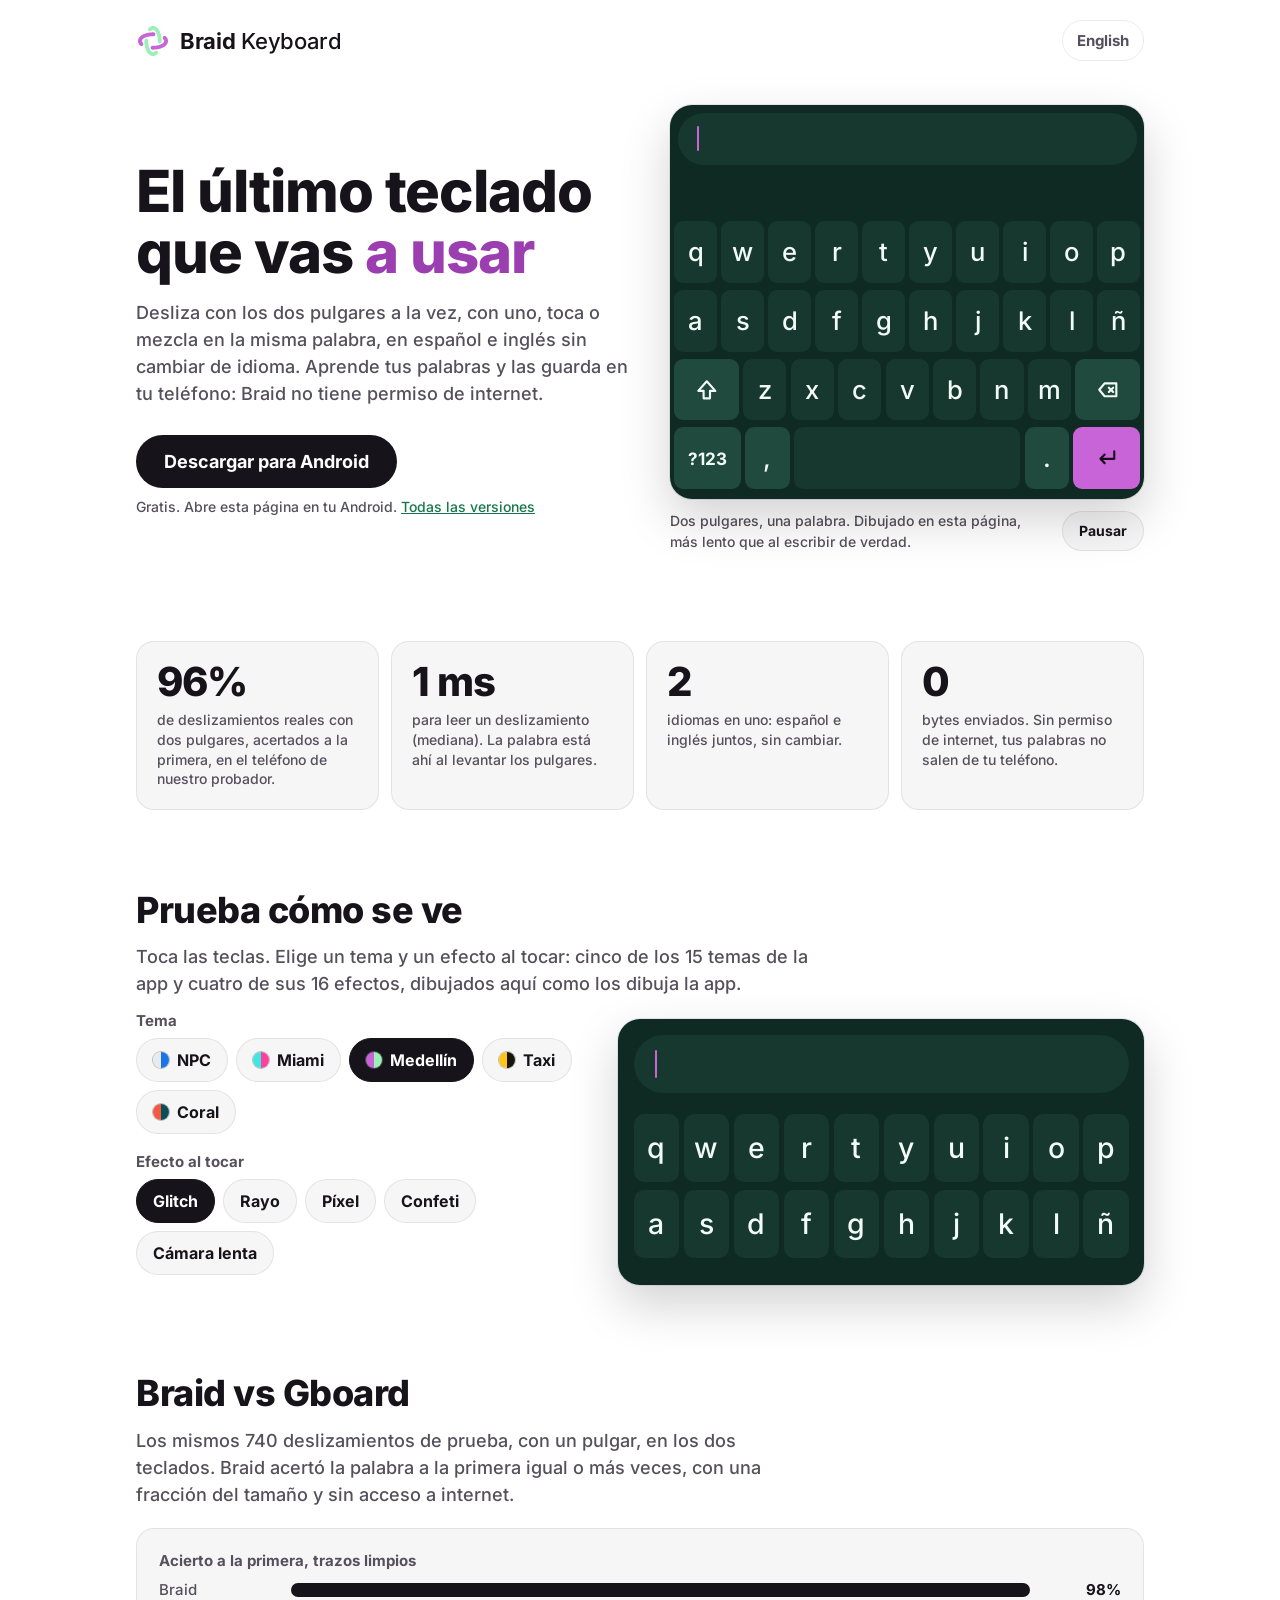
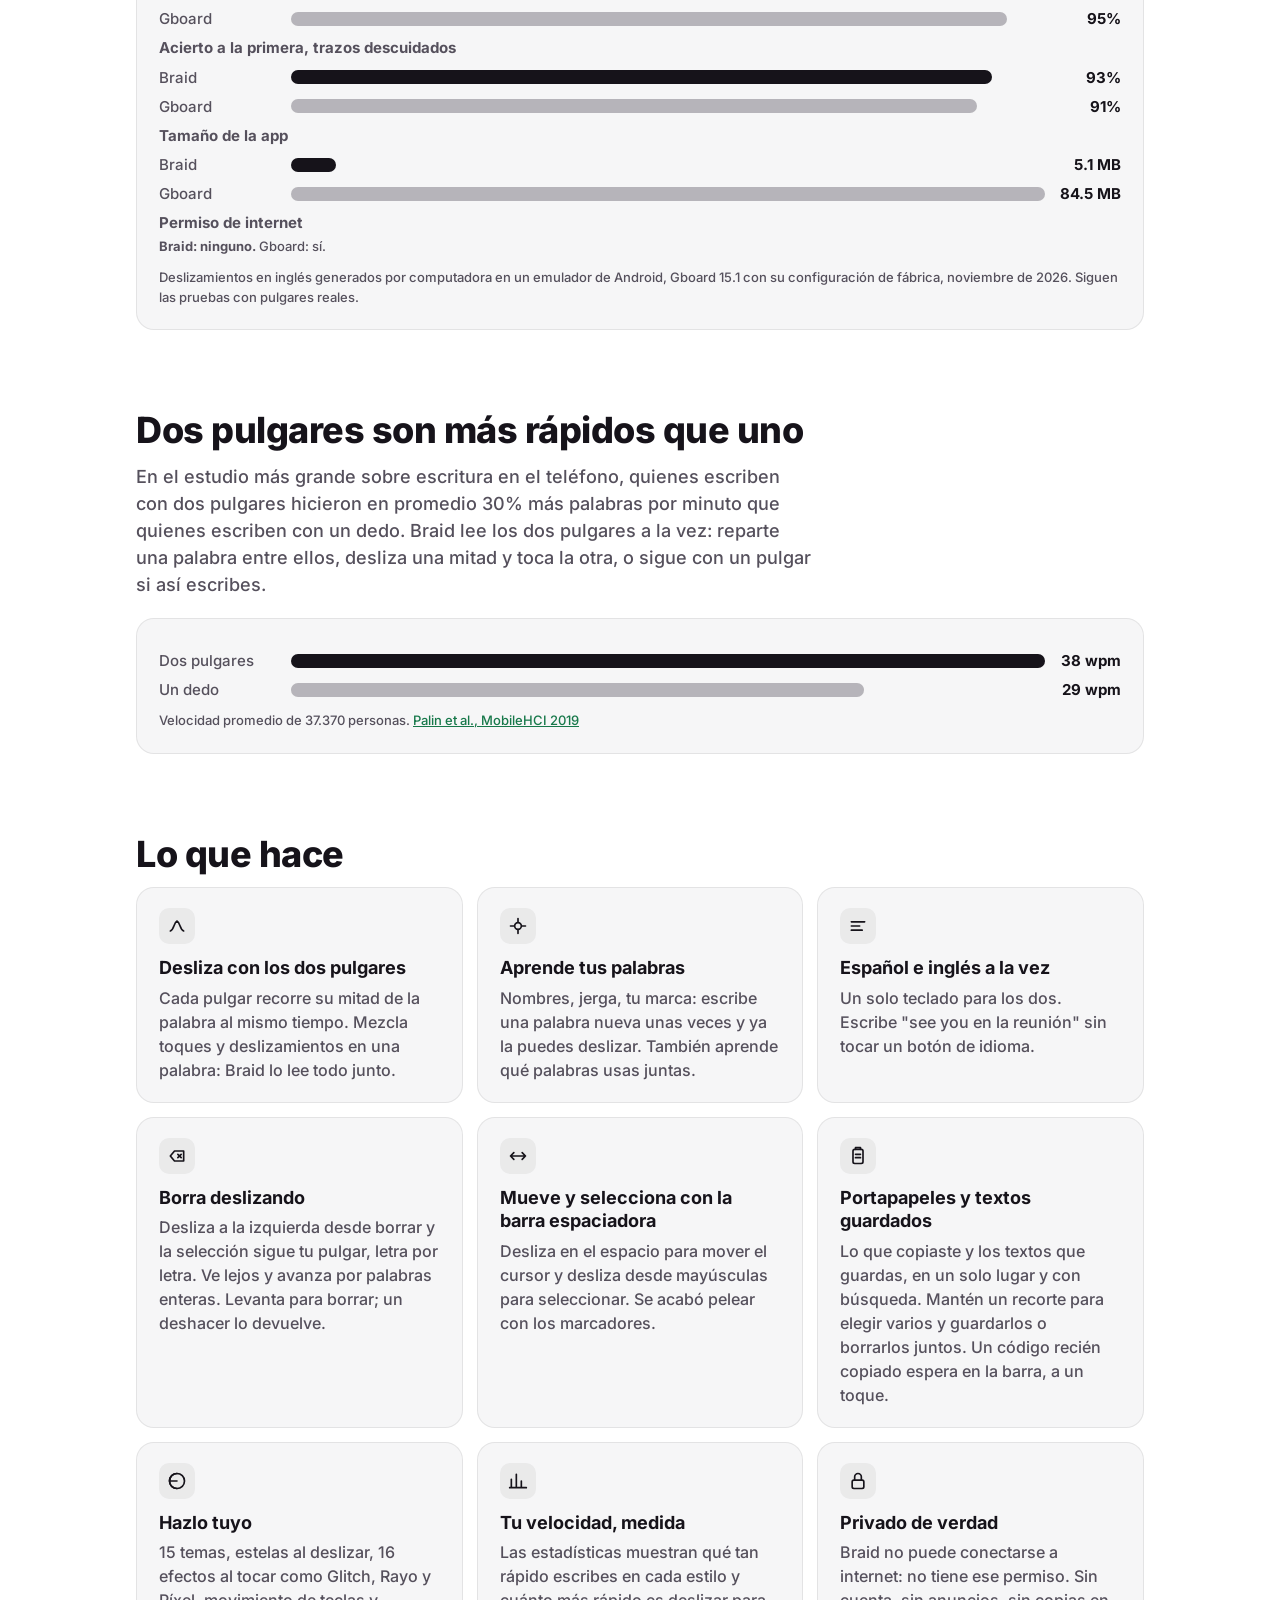
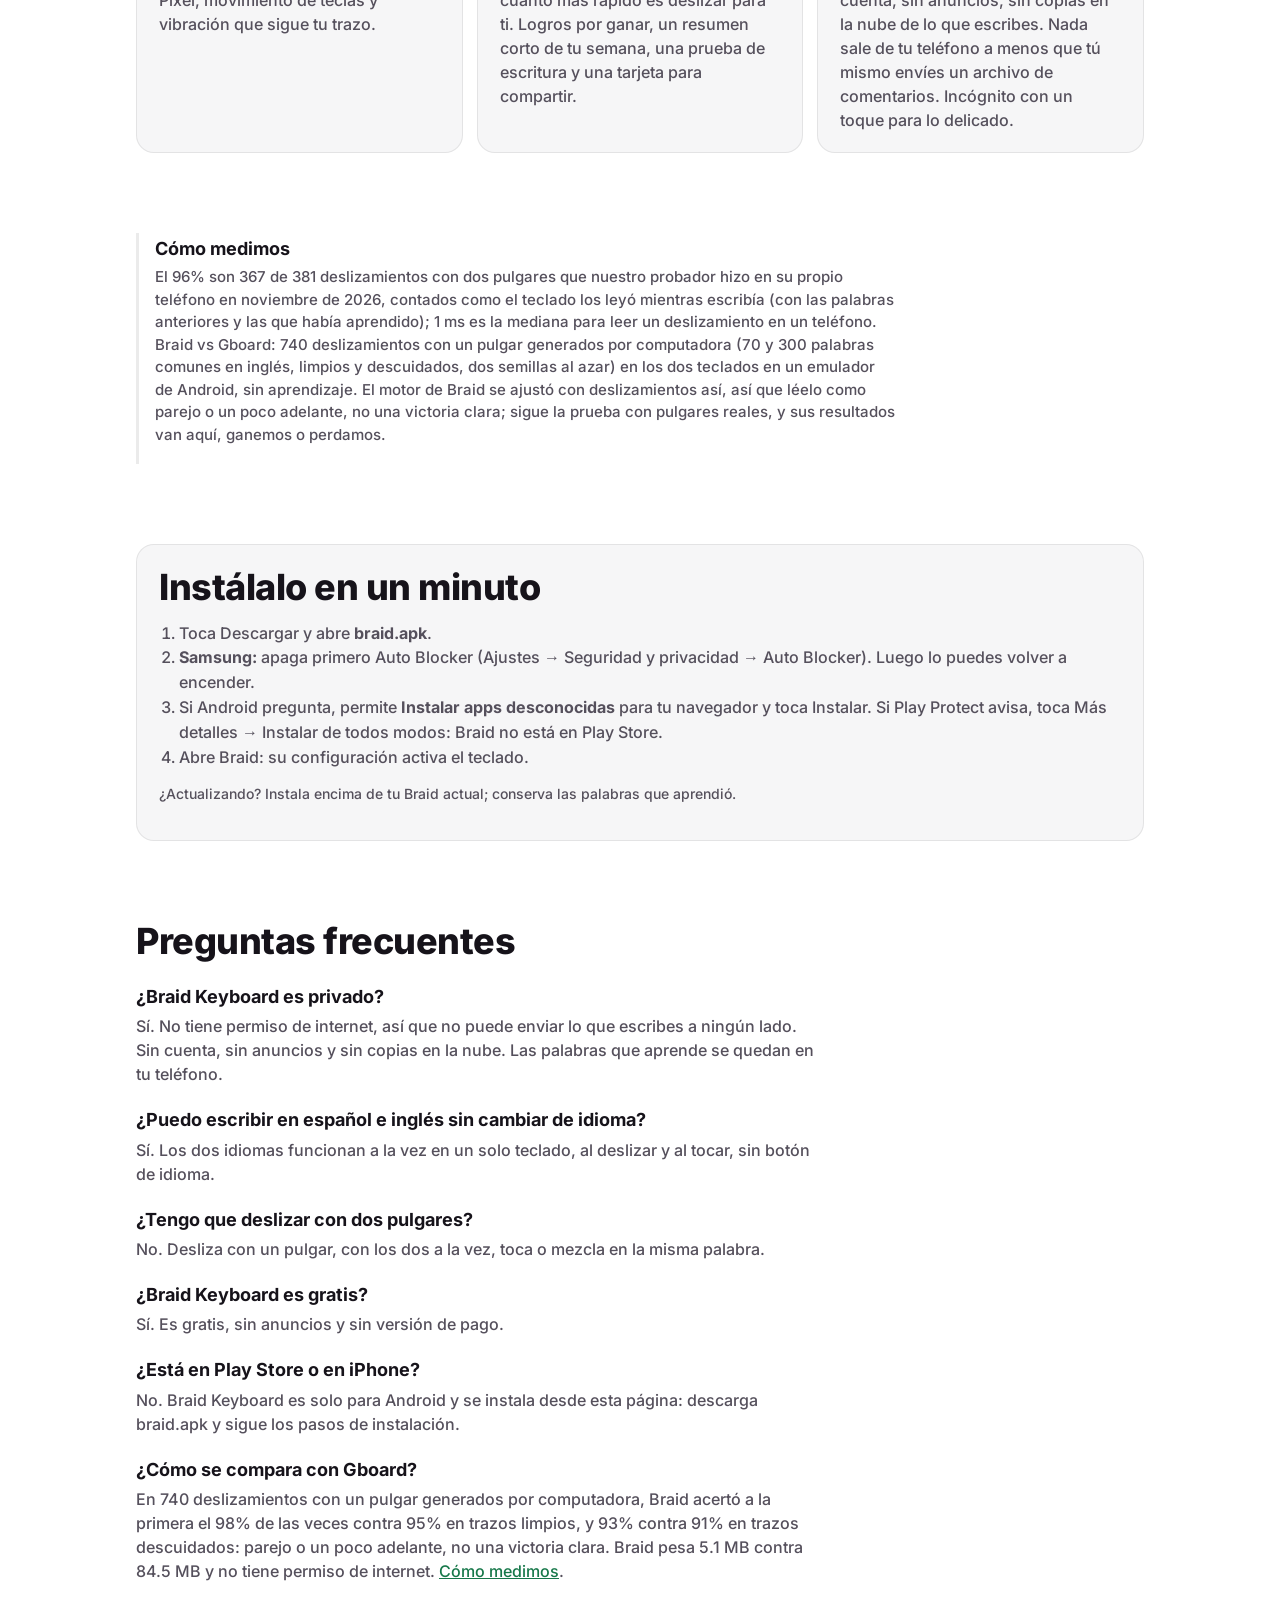
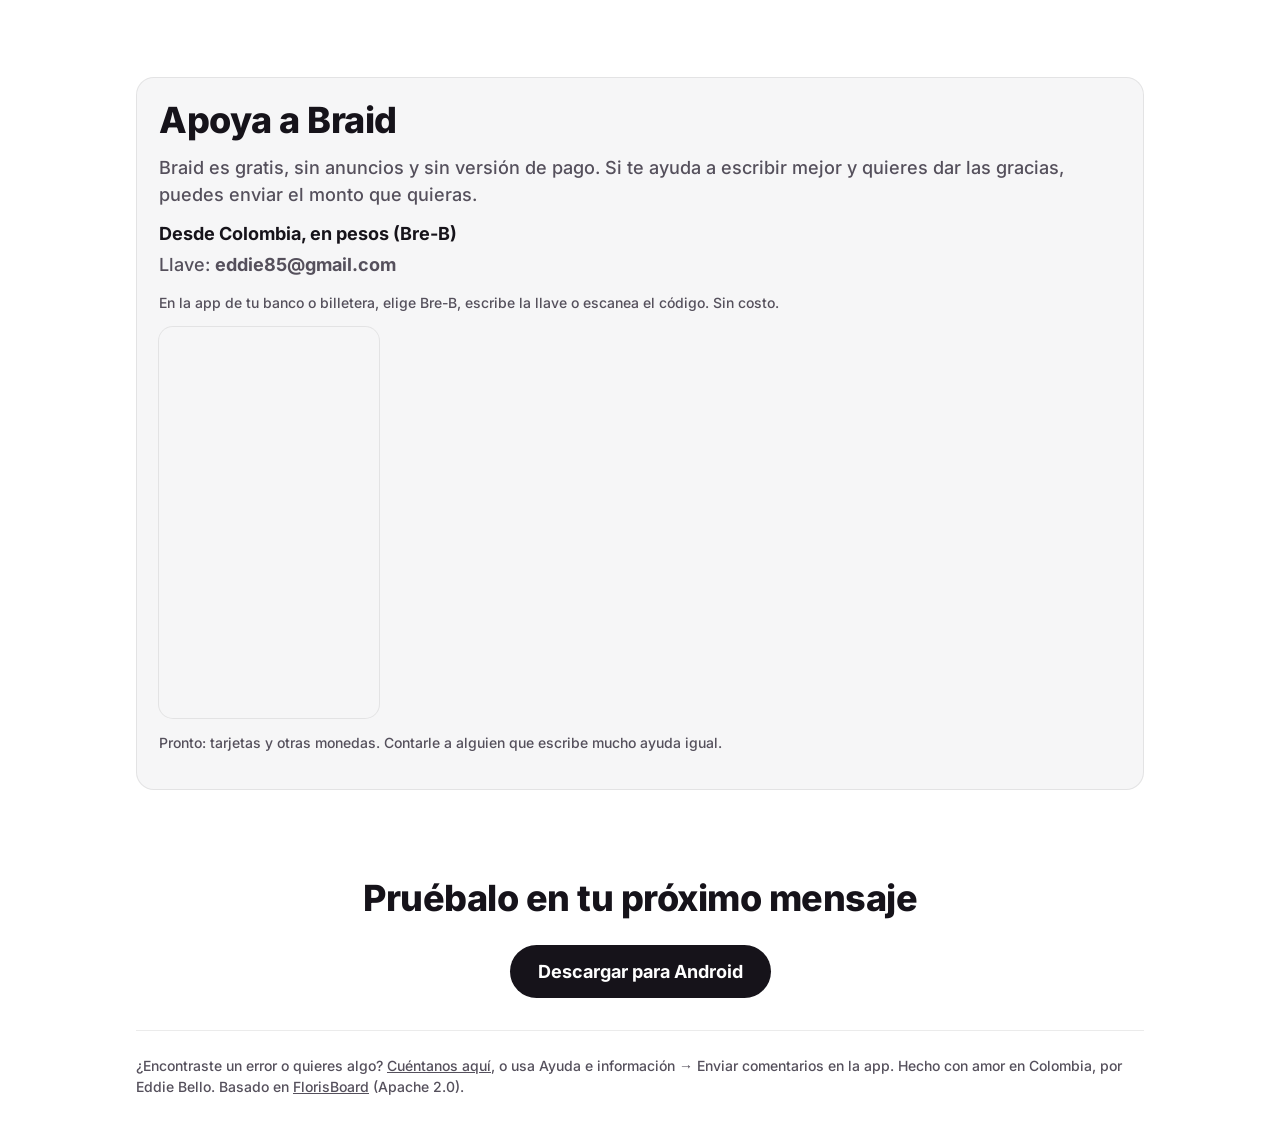
==== docs/es/index.html @ f778ce84 "Landing page: live two-thumb demo, key effects and themes to try, Spanish at /es/, search and share " ====
<!doctype html>
<html lang="es">
<head>
<meta charset="utf-8">
<meta name="viewport" content="width=device-width, initial-scale=1">
<meta http-equiv="Content-Security-Policy" content="default-src 'none'; script-src 'self'; style-src 'self'; img-src 'self' data:; font-src 'self'; manifest-src 'self'; base-uri 'none'; form-action 'none'">
<!-- Gemela en inglés de esta página: ../index.html. Cambia las dos en el mismo commit. -->
<title>Teclado Android para deslizar con dos pulgares | Braid Keyboard</title>
<meta name="description" content="Teclado gratis para Android para escribir deslizando con dos pulgares a la vez, con uno o tocando. Español e inglés juntos. Privado: sin permiso de internet.">
<link rel="canonical" href="https://eddie85u.github.io/braidkeyboard/es/">
<link rel="alternate" hreflang="en" href="https://eddie85u.github.io/braidkeyboard/">
<link rel="alternate" hreflang="es" href="https://eddie85u.github.io/braidkeyboard/es/">
<link rel="alternate" hreflang="x-default" href="https://eddie85u.github.io/braidkeyboard/">
<meta property="og:type" content="website">
<meta property="og:site_name" content="Braid Keyboard">
<meta property="og:url" content="https://eddie85u.github.io/braidkeyboard/es/">
<meta property="og:title" content="El último teclado que vas a usar">
<meta property="og:description" content="Desliza con un pulgar o con dos, en español e inglés. Gratis para Android. Privado: sin permiso de internet.">
<meta property="og:image" content="https://eddie85u.github.io/braidkeyboard/og-braid-keyboard-es.jpg">
<meta property="og:image:width" content="1200">
<meta property="og:image:height" content="630">
<meta property="og:image:alt" content="Braid Keyboard: dos pulgares deslizando en el teclado a la vez">
<meta property="og:locale" content="es_LA">
<meta property="og:locale:alternate" content="en_US">
<meta name="twitter:card" content="summary_large_image">
<link rel="icon" href="../favicon.ico" sizes="32x32">
<link rel="icon" href="../favicon-96.png" type="image/png" sizes="96x96">
<link rel="icon" href="../mark.svg" type="image/svg+xml">
<link rel="apple-touch-icon" href="../apple-touch-icon.png">
<link rel="manifest" href="../site.webmanifest">
<meta name="theme-color" content="#ffffff" media="(prefers-color-scheme: light)">
<meta name="theme-color" content="#111113" media="(prefers-color-scheme: dark)">
<link rel="preload" href="../fonts/inter-latin.woff2" as="font" type="font/woff2" crossorigin>
<link rel="stylesheet" href="../page.css">
<script src="../page.js" defer></script>
<script type="application/ld+json">
{"@context":"https://schema.org","@graph":[
{"@type":"Organization","@id":"https://eddie85u.github.io/braidkeyboard/#organization","name":"Braid Keyboard","url":"https://eddie85u.github.io/braidkeyboard/","logo":"https://eddie85u.github.io/braidkeyboard/icon-512.png","description":"Braid Keyboard es un teclado gratis para Android que lee dos pulgares a la vez, en español e inglés.","founder":{"@type":"Person","name":"Eddie Bello"},"sameAs":["https://github.com/eddie85u/braidkeyboard"]},
{"@type":"WebSite","@id":"https://eddie85u.github.io/braidkeyboard/#website","name":"Braid Keyboard","alternateName":"Braid","url":"https://eddie85u.github.io/braidkeyboard/","publisher":{"@id":"https://eddie85u.github.io/braidkeyboard/#organization"},"inLanguage":["en","es"]},
{"@type":"WebPage","@id":"https://eddie85u.github.io/braidkeyboard/es/#webpage","url":"https://eddie85u.github.io/braidkeyboard/es/","name":"Teclado Android para deslizar con dos pulgares | Braid Keyboard","description":"Teclado gratis para Android para escribir deslizando con dos pulgares a la vez, con uno o tocando. Español e inglés juntos. Privado: sin permiso de internet.","isPartOf":{"@id":"https://eddie85u.github.io/braidkeyboard/#website"},"about":{"@id":"https://eddie85u.github.io/braidkeyboard/#app"},"inLanguage":"es"},
{"@type":"MobileApplication","@id":"https://eddie85u.github.io/braidkeyboard/#app","name":"Braid Keyboard","url":"https://eddie85u.github.io/braidkeyboard/es/","description":"Un teclado para Android que lee dos pulgares a la vez. Desliza con un pulgar o con dos, toca o mezcla en la misma palabra, en español e inglés sin cambiar de idioma. No tiene permiso de internet.","operatingSystem":"Android","applicationCategory":"UtilitiesApplication","inLanguage":["en","es"],"fileSize":"5.1 MB","isAccessibleForFree":true,"offers":{"@type":"Offer","price":"0","priceCurrency":"USD"},"downloadUrl":"https://github.com/eddie85u/braidkeyboard/releases/latest/download/braid.apk","image":"https://eddie85u.github.io/braidkeyboard/og-braid-keyboard-es.jpg","author":{"@id":"https://eddie85u.github.io/braidkeyboard/#organization"}},
{"@type":"FAQPage","@id":"https://eddie85u.github.io/braidkeyboard/es/#faq","inLanguage":"es","mainEntity":[{"@type":"Question","name":"¿Braid Keyboard es privado?","acceptedAnswer":{"@type":"Answer","text":"Sí. No tiene permiso de internet, así que no puede enviar lo que escribes a ningún lado. Sin cuenta, sin anuncios y sin copias en la nube. Las palabras que aprende se quedan en tu teléfono."}},{"@type":"Question","name":"¿Puedo escribir en español e inglés sin cambiar de idioma?","acceptedAnswer":{"@type":"Answer","text":"Sí. Los dos idiomas funcionan a la vez en un solo teclado, al deslizar y al tocar, sin botón de idioma."}},{"@type":"Question","name":"¿Tengo que deslizar con dos pulgares?","acceptedAnswer":{"@type":"Answer","text":"No. Desliza con un pulgar, con los dos a la vez, toca o mezcla en la misma palabra."}},{"@type":"Question","name":"¿Braid Keyboard es gratis?","acceptedAnswer":{"@type":"Answer","text":"Sí. Es gratis, sin anuncios y sin versión de pago."}},{"@type":"Question","name":"¿Está en Play Store o en iPhone?","acceptedAnswer":{"@type":"Answer","text":"No. Braid Keyboard es solo para Android y se instala desde esta página: descarga braid.apk y sigue los pasos de instalación."}},{"@type":"Question","name":"¿Cómo se compara con Gboard?","acceptedAnswer":{"@type":"Answer","text":"En 740 deslizamientos con un pulgar generados por computadora, Braid acertó a la primera el 98% de las veces contra 95% en trazos limpios, y 93% contra 91% en trazos descuidados: parejo o un poco adelante, no una victoria clara. Braid pesa 5.1 MB contra 84.5 MB y no tiene permiso de internet."}}]}
]}
</script>
</head>
<body>
<a class="skip" href="#main">Saltar al contenido</a>
<div class="wrap">
  <header class="top">
    <div class="wm"><img src="../mark.svg" alt="" width="34" height="34"><span><b>Braid</b> Keyboard</span></div>
    <a class="langs" href="../?lang=en" lang="en" hreflang="en">English</a>
  </header>
  <main id="main">
  <div class="hero">
    <section>
      <h1>El último teclado que vas <span class="b">a usar</span></h1>
      <p>Desliza con los dos pulgares a la vez, con uno, toca o mezcla en la misma palabra, en español e inglés sin cambiar de idioma. Aprende tus palabras y las guarda en tu teléfono: Braid no tiene permiso de internet.</p>
      <a class="btn" href="https://github.com/eddie85u/braidkeyboard/releases/latest/download/braid.apk">Descargar para Android</a>
      <div class="small">Gratis. Abre esta página en tu Android. <a href="https://github.com/eddie85u/braidkeyboard/releases/latest">Todas las versiones</a></div>
    </section>
    <div>
      <div class="kbd" id="hero-kb" role="img" aria-label="Braid con dos pulgares deslizando a la vez">        <div class="kfield" aria-hidden="true"><span id="hero-text"></span><i class="kcaret"></i></div>
        <div class="kbar" aria-hidden="true"><span id="hero-word"></span></div>
        <div class="krows" aria-hidden="true">
          <div class="kr"><span class="k">q</span><span class="k">w</span><span class="k">e</span><span class="k">r</span><span class="k">t</span><span class="k">y</span><span class="k">u</span><span class="k">i</span><span class="k">o</span><span class="k">p</span></div>
          <div class="kr"><span class="k">a</span><span class="k">s</span><span class="k">d</span><span class="k">f</span><span class="k">g</span><span class="k">h</span><span class="k">j</span><span class="k">k</span><span class="k">l</span><span class="k">ñ</span></div>
          <div class="kr"><span class="k m"><svg class="ki" viewBox="0 0 24 24" aria-hidden="true"><path d="M12 4l8 9h-5v7H9v-7H4z"/></svg></span><span class="k">z</span><span class="k">x</span><span class="k">c</span><span class="k">v</span><span class="k">b</span><span class="k">n</span><span class="k">m</span><span class="k m"><svg class="ki" viewBox="0 0 24 24" aria-hidden="true"><path d="M20 6H9l-5 6 5 6h11zM13 10l4 4M17 10l-4 4"/></svg></span></div>
          <div class="kr"><span class="k m">?123</span><span class="k m1">,</span><span class="k sp">space</span><span class="k m1">.</span><span class="k en"><svg class="ki" viewBox="0 0 24 24" aria-hidden="true"><path d="M19 6v7H6M10 9l-4 4 4 4"/></svg></span></div>
        </div>
        <canvas aria-hidden="true"></canvas>
      </div>
      <div class="demo-note">
        <p>Dos pulgares, una palabra. Dibujado en esta página, más lento que al escribir de verdad.</p>
        <button class="pill" id="hero-toggle" type="button" data-pause="Pausar" data-play="Reproducir" hidden>Pausar</button>      </div>
    </div>
  </div>
  <section class="block">
    <h2 class="vh">Braid en números</h2>
    <div class="stats">
      <div class="stat"><div class="num">96%</div><p>de deslizamientos reales con dos pulgares, acertados a la primera, en el teléfono de nuestro probador.</p></div>
      <div class="stat"><div class="num">1 ms</div><p>para leer un deslizamiento (mediana). La palabra está ahí al levantar los pulgares.</p></div>
      <div class="stat"><div class="num">2</div><p>idiomas en uno: español e inglés juntos, sin cambiar.</p></div>
      <div class="stat"><div class="num">0</div><p>bytes enviados. Sin permiso de internet, tus palabras no salen de tu teléfono.</p></div>
    </div>
  </section>
  <section class="block">
    <div class="lead">
      <h2>Prueba cómo se ve</h2>
      <p>Toca las teclas. Elige un tema y un efecto al tocar: cinco de los 15 temas de la app y cuatro de sus 16 efectos, dibujados aquí como los dibuja la app.</p>
    </div>
    <div class="try">
      <div>
        <fieldset>
          <legend>Tema</legend>
          <div class="chips">
            <label class="chip"><input type="radio" name="theme" id="th-npc" value="npc"><span><i class="sw npc"></i>NPC</span></label>
            <label class="chip"><input type="radio" name="theme" id="th-miami" value="miami"><span><i class="sw miami"></i>Miami</span></label>
            <label class="chip"><input type="radio" name="theme" id="th-medellin" value="medellin" checked><span><i class="sw medellin"></i>Medellín</span></label>
            <label class="chip"><input type="radio" name="theme" id="th-taxi" value="taxi"><span><i class="sw taxi"></i>Taxi</span></label>
            <label class="chip"><input type="radio" name="theme" id="th-coral" value="coral"><span><i class="sw coral"></i>Coral</span></label>
          </div>
        </fieldset>
        <fieldset>
          <legend>Efecto al tocar</legend>
          <div class="chips">
            <label class="chip"><input type="radio" name="fx" value="glitch" checked><span>Glitch</span></label>
            <label class="chip"><input type="radio" name="fx" value="zap"><span>Rayo</span></label>
            <label class="chip"><input type="radio" name="fx" value="pixel"><span>Píxel</span></label>
            <label class="chip"><input type="radio" name="fx" value="confetti"><span>Confeti</span></label>
            <label class="chip"><input type="checkbox" id="fx-slow"><span>Cámara lenta</span></label>
          </div>
        </fieldset>
      </div>
      <div class="kbd strip" id="try-kb" role="group" aria-label="Teclas de prueba: toca una para ver el efecto">        <div class="kfield" aria-hidden="true"><span id="try-text"></span><i class="kcaret"></i></div>
        <div class="krows">
          <div class="kr"><button class="k" type="button">q</button><button class="k" type="button">w</button><button class="k" type="button">e</button><button class="k" type="button">r</button><button class="k" type="button">t</button><button class="k" type="button">y</button><button class="k" type="button">u</button><button class="k" type="button">i</button><button class="k" type="button">o</button><button class="k" type="button">p</button></div>
          <div class="kr"><button class="k" type="button">a</button><button class="k" type="button">s</button><button class="k" type="button">d</button><button class="k" type="button">f</button><button class="k" type="button">g</button><button class="k" type="button">h</button><button class="k" type="button">j</button><button class="k" type="button">k</button><button class="k" type="button">l</button><button class="k" type="button">ñ</button></div>
        </div>
        <canvas aria-hidden="true"></canvas>
      </div>
    </div>
  </section>
  <section class="block">
    <div class="lead">
      <h2>Braid vs Gboard</h2>
      <p>Los mismos 740 deslizamientos de prueba, con un pulgar, en los dos teclados. Braid acertó la palabra a la primera igual o más veces, con una fracción del tamaño y sin acceso a internet.</p>
    </div>
    <div class="bars">
      <h3>Acierto a la primera, trazos limpios</h3>
      <div class="bar"><span>Braid</span><i class="w98"></i><b>98%</b></div>
      <div class="bar one"><span>Gboard</span><i class="w95"></i><b>95%</b></div>
      <h3 class="mt16">Acierto a la primera, trazos descuidados</h3>
      <div class="bar"><span>Braid</span><i class="w93"></i><b>93%</b></div>
      <div class="bar one"><span>Gboard</span><i class="w91"></i><b>91%</b></div>
      <h3 class="mt16">Tamaño de la app</h3>
      <div class="bar"><span>Braid</span><i class="w6"></i><b>5.1 MB</b></div>
      <div class="bar one"><span>Gboard</span><i class="w100"></i><b>84.5 MB</b></div>
      <h3 class="mt16">Permiso de internet</h3>
      <p class="src tight"><b>Braid: ninguno.</b> Gboard: sí.</p>
      <p class="src">Deslizamientos en inglés generados por computadora en un emulador de Android, Gboard 15.1 con su configuración de fábrica, noviembre de 2026. Siguen las pruebas con pulgares reales.</p>
    </div>
  </section>
  <section class="block">
    <div class="lead">
      <h2>Dos pulgares son más rápidos que uno</h2>
      <p>En el estudio más grande sobre escritura en el teléfono, quienes escriben con dos pulgares hicieron en promedio 30% más palabras por minuto que quienes escriben con un dedo. Braid lee los dos pulgares a la vez: reparte una palabra entre ellos, desliza una mitad y toca la otra, o sigue con un pulgar si así escribes.</p>
    </div>
    <div class="bars" role="img" aria-label="Dos pulgares 38 palabras por minuto, un dedo 29">      <div class="bar">Dos pulgares<i class="w100"></i><b>38 wpm</b></div>
      <div class="bar one">Un dedo<i class="w76"></i><b>29 wpm</b></div>
      <p class="src">Velocidad promedio de 37.370 personas. <a href="https://www.pokristensson.com/pubs/PalinEtAlMobileHCI2019.pdf">Palin et al., MobileHCI 2019</a></p>
    </div>
  </section>
  <section class="block">
    <h2>Lo que hace</h2>
    <div class="grid">
      <div class="card"><div class="ico"><svg viewBox="0 0 24 24" aria-hidden="true"><path d="M4 18c5-2 4-10 8-12M20 18c-5-2-4-10-8-12"/></svg></div><h3>Desliza con los dos pulgares</h3><p>Cada pulgar recorre su mitad de la palabra al mismo tiempo. Mezcla toques y deslizamientos en una palabra: Braid lo lee todo junto.</p></div>
      <div class="card"><div class="ico"><svg viewBox="0 0 24 24" aria-hidden="true"><path d="M12 3v4M12 17v4M3 12h4M17 12h4"/><circle cx="12" cy="12" r="4"/></svg></div><h3>Aprende tus palabras</h3><p>Nombres, jerga, tu marca: escribe una palabra nueva unas veces y ya la puedes deslizar. También aprende qué palabras usas juntas.</p></div>
      <div class="card"><div class="ico"><svg viewBox="0 0 24 24" aria-hidden="true"><path d="M4 7h16M4 12h10M4 17h13"/></svg></div><h3>Español e inglés a la vez</h3><p>Un solo teclado para los dos. Escribe "see you en la reunión" sin tocar un botón de idioma.</p></div>
      <div class="card"><div class="ico"><svg viewBox="0 0 24 24" aria-hidden="true"><path d="M20 6H9l-5 6 5 6h11z"/><path d="M13 10l4 4M17 10l-4 4"/></svg></div><h3>Borra deslizando</h3><p>Desliza a la izquierda desde borrar y la selección sigue tu pulgar, letra por letra. Ve lejos y avanza por palabras enteras. Levanta para borrar; un deshacer lo devuelve.</p></div>
      <div class="card"><div class="ico"><svg viewBox="0 0 24 24" aria-hidden="true"><path d="M3 12h18M7 8l-4 4 4 4M17 8l4 4-4 4"/></svg></div><h3>Mueve y selecciona con la barra espaciadora</h3><p>Desliza en el espacio para mover el cursor y desliza desde mayúsculas para seleccionar. Se acabó pelear con los marcadores.</p></div>
      <div class="card"><div class="ico"><svg viewBox="0 0 24 24" aria-hidden="true"><rect x="6" y="4" width="12" height="17" rx="2"/><path d="M9 4V2h6v2M9 10h6M9 14h6"/></svg></div><h3>Portapapeles y textos guardados</h3><p>Lo que copiaste y los textos que guardas, en un solo lugar y con búsqueda. Mantén un recorte para elegir varios y guardarlos o borrarlos juntos. Un código recién copiado espera en la barra, a un toque.</p></div>
      <div class="card"><div class="ico"><svg viewBox="0 0 24 24" aria-hidden="true"><circle cx="12" cy="12" r="9"/><path d="M12 3a9 9 0 0 0 0 18M3 12h9"/></svg></div><h3>Hazlo tuyo</h3><p>15 temas, estelas al deslizar, 16 efectos al tocar como Glitch, Rayo y Píxel, movimiento de teclas y vibración que sigue tu trazo.</p></div>
      <div class="card"><div class="ico"><svg viewBox="0 0 24 24" aria-hidden="true"><path d="M4 20V10M10 20V4M16 20v-8M22 20H2"/></svg></div><h3>Tu velocidad, medida</h3><p>Las estadísticas muestran qué tan rápido escribes en cada estilo y cuánto más rápido es deslizar para ti. Logros por ganar, un resumen corto de tu semana, una prueba de escritura y una tarjeta para compartir.</p></div>
      <div class="card"><div class="ico"><svg viewBox="0 0 24 24" aria-hidden="true"><rect x="5" y="11" width="14" height="10" rx="2"/><path d="M8 11V7a4 4 0 0 1 8 0v4"/></svg></div><h3>Privado de verdad</h3><p>Braid no puede conectarse a internet: no tiene ese permiso. Sin cuenta, sin anuncios, sin copias en la nube de lo que escribes. Nada sale de tu teléfono a menos que tú mismo envíes un archivo de comentarios. Incógnito con un toque para lo delicado.</p></div>
    </div>
  </section>
  <section class="block">
    <div class="honest" id="measure">
      <h2 class="h3">Cómo medimos</h2>
      <p>El 96% son 367 de 381 deslizamientos con dos pulgares que nuestro probador hizo en su propio teléfono en noviembre de 2026, contados como el teclado los leyó mientras escribía (con las palabras anteriores y las que había aprendido); 1 ms es la mediana para leer un deslizamiento en un teléfono. Braid vs Gboard: 740 deslizamientos con un pulgar generados por computadora (70 y 300 palabras comunes en inglés, limpios y descuidados, dos semillas al azar) en los dos teclados en un emulador de Android, sin aprendizaje. El motor de Braid se ajustó con deslizamientos así, así que léelo como parejo o un poco adelante, no una victoria clara; sigue la prueba con pulgares reales, y sus resultados van aquí, ganemos o perdamos.</p>
    </div>
  </section>
  <section class="block">
    <div class="steps">
      <h2>Instálalo en un minuto</h2>
      <ol><li>Toca Descargar y abre <b>braid.apk</b>.</li><li><b>Samsung:</b> apaga primero Auto Blocker (Ajustes → Seguridad y privacidad → Auto Blocker). Luego lo puedes volver a encender.</li><li>Si Android pregunta, permite <b>Instalar apps desconocidas</b> para tu navegador y toca Instalar. Si Play Protect avisa, toca Más detalles → Instalar de todos modos: Braid no está en Play Store.</li><li>Abre Braid: su configuración activa el teclado.</li></ol>
      <p class="small mt">¿Actualizando? Instala encima de tu Braid actual; conserva las palabras que aprendió.</p>
    </div>
  </section>
  <section class="block">
    <div class="lead faq">
      <h2>Preguntas frecuentes</h2>
      <h3>¿Braid Keyboard es privado?</h3>
      <p>Sí. No tiene permiso de internet, así que no puede enviar lo que escribes a ningún lado. Sin cuenta, sin anuncios y sin copias en la nube. Las palabras que aprende se quedan en tu teléfono.</p>
      <h3>¿Puedo escribir en español e inglés sin cambiar de idioma?</h3>
      <p>Sí. Los dos idiomas funcionan a la vez en un solo teclado, al deslizar y al tocar, sin botón de idioma.</p>
      <h3>¿Tengo que deslizar con dos pulgares?</h3>
      <p>No. Desliza con un pulgar, con los dos a la vez, toca o mezcla en la misma palabra.</p>
      <h3>¿Braid Keyboard es gratis?</h3>
      <p>Sí. Es gratis, sin anuncios y sin versión de pago.</p>
      <h3>¿Está en Play Store o en iPhone?</h3>
      <p>No. Braid Keyboard es solo para Android y se instala desde esta página: descarga braid.apk y sigue los pasos de instalación.</p>
      <h3>¿Cómo se compara con Gboard?</h3>
      <p>En 740 deslizamientos con un pulgar generados por computadora, Braid acertó a la primera el 98% de las veces contra 95% en trazos limpios, y 93% contra 91% en trazos descuidados: parejo o un poco adelante, no una victoria clara. Braid pesa 5.1 MB contra 84.5 MB y no tiene permiso de internet. <a href="#measure">Cómo medimos</a>.</p>
    </div>
  </section>
  <section class="block" id="support">
    <div class="steps">
      <h2>Apoya a Braid</h2>
      <p>Braid es gratis, sin anuncios y sin versión de pago. Si te ayuda a escribir mejor y quieres dar las gracias, puedes enviar el monto que quieras.</p>
      <h3>Desde Colombia, en pesos (Bre-B)</h3>
      <p>Llave: <b class="key">eddie85@gmail.com</b></p>
      <p class="small">En la app de tu banco o billetera, elige Bre-B, escribe la llave o escanea el código. Sin costo.</p>
      <img class="qr" src="../breb.jpg" alt="Código QR de Bre-B para la llave eddie85@gmail.com" width="220" height="391" loading="lazy">      <p class="small mt">Pronto: tarjetas y otras monedas. Contarle a alguien que escribe mucho ayuda igual.</p>
    </div>
  </section>
  <div class="cta">
    <h2>Pruébalo en tu próximo mensaje</h2>
    <a class="btn" href="https://github.com/eddie85u/braidkeyboard/releases/latest/download/braid.apk">Descargar para Android</a>
  </div>
  </main>
  <footer>¿Encontraste un error o quieres algo? <a href="https://github.com/eddie85u/braidkeyboard/issues">Cuéntanos aquí</a>, o usa Ayuda e información → Enviar comentarios en la app. Hecho con amor en Colombia, por Eddie Bello. Basado en <a href="https://github.com/florisboard/florisboard">FlorisBoard</a> (Apache 2.0).</footer>
</div>
</body>
</html>
---- docs/page.css ----
/* Braid Keyboard download page. One stylesheet for index.html and es/index.html. */
@font-face{font-family:Inter;font-style:normal;font-weight:500 800;font-display:swap;src:url(fonts/inter-latin.woff2) format("woff2")}
:root{--bg:#ffffff;--card:#f6f6f7;--text:#16131a;--muted:#55505c;--orchid:#9b3fb0;--mint:#17784a;--line:rgba(0,0,0,.08);--btn:#16131a;--btntext:#fff;--ico:rgba(0,0,0,.05);color-scheme:light dark}
@media(prefers-color-scheme:dark){:root{--bg:#111113;--card:#1b1b1e;--text:#f4f4f5;--muted:#a8a8b0;--orchid:#d08ae0;--mint:#8fe3b0;--line:rgba(255,255,255,.09);--btn:#f4f4f5;--btntext:#111113;--ico:rgba(255,255,255,.07)}}
*{box-sizing:border-box}
body{margin:0;background:var(--bg);color:var(--text);font-family:Inter,Segoe UI,Roboto,Arial,sans-serif;font-weight:500}
.wrap{max-width:1040px;margin:0 auto;padding:0 16px}
a{color:var(--mint)}
:focus-visible{outline:3px solid var(--orchid);outline-offset:3px;border-radius:6px}
.skip{position:absolute;left:16px;top:-60px;background:var(--btn);color:var(--btntext);padding:10px 16px;border-radius:10px;font-weight:700;z-index:5}
.skip:focus{top:10px}
.vh{position:absolute;width:1px;height:1px;overflow:hidden;clip-path:inset(50%);white-space:nowrap}
.top{display:flex;align-items:center;justify-content:space-between;gap:12px;padding:20px 0 0}
.wm{display:flex;align-items:center;gap:10px;font-size:22px;letter-spacing:-.3px;font-weight:500}.wm img{height:34px;width:34px}
.langs{font-size:15px;font-weight:700;color:var(--muted);text-decoration:none;padding:10px 14px;border-radius:999px;border:1px solid var(--line)}
.hero{display:grid;gap:36px;grid-template-columns:minmax(0,1fr);padding:16px 0 48px}
@media(min-width:860px){.hero{grid-template-columns:minmax(0,1.05fr) minmax(0,1fr);align-items:center;padding-top:44px}}
h1{font-size:clamp(36px,7vw,58px);line-height:1.05;font-weight:800;letter-spacing:-1px;margin:20px 0 16px}
h2{font-size:clamp(26px,4.5vw,36px);line-height:1.15;font-weight:800;letter-spacing:-.5px;margin:0 0 12px}
h3,.h3{font-size:18px;line-height:1.3;letter-spacing:0;font-weight:700;margin:0 0 6px}
.b{color:var(--orchid)}
p{font-size:18px;line-height:1.5;color:var(--muted);margin:0 0 14px}
.btn{display:inline-block;margin:14px 0 8px;padding:16px 28px;border-radius:999px;background:var(--btn);color:var(--btntext);font-weight:700;font-size:18px;text-decoration:none}
.small{font-size:14px;line-height:1.5;color:var(--muted)}
.mt{margin-top:14px}.mt16{margin-top:16px}
section.block{padding:40px 0}
.lead{max-width:680px}
.stats{display:grid;gap:12px;grid-template-columns:repeat(2,minmax(0,1fr))}
@media(min-width:760px){.stats{grid-template-columns:repeat(4,minmax(0,1fr))}}
.stat{background:var(--card);border:1px solid var(--line);border-radius:18px;padding:20px}
.num{font-size:clamp(30px,5vw,40px);font-weight:800;letter-spacing:-1px;color:var(--text);line-height:1}
.stat p{font-size:14px;margin:8px 0 0;line-height:1.4}
.bars{background:var(--card);border:1px solid var(--line);border-radius:18px;padding:22px;margin-top:20px}
.bars h3{font-size:15px;color:var(--muted);font-weight:700;margin:0 0 4px}
.bar{display:grid;grid-template-columns:120px minmax(0,1fr) 64px;gap:12px;align-items:center;margin:10px 0;font-size:15px;color:var(--muted)}
@media(max-width:420px){.bar{grid-template-columns:92px minmax(0,1fr) 64px}}
.bar i{display:block;height:14px;border-radius:7px;background:var(--text)}
.bar.one i{background:var(--muted);opacity:.4}
.bar b{color:var(--text);text-align:right}
.w6{width:6%}.w76{width:76%}.w91{width:91%}.w93{width:93%}.w95{width:95%}.w98{width:98%}.w100{width:100%}
.src{font-size:13px;line-height:1.5;color:var(--muted);margin:12px 0 0}
.src.tight{margin-top:4px}
.grid{display:grid;gap:14px;grid-template-columns:minmax(0,1fr)}
@media(min-width:640px){.grid{grid-template-columns:repeat(2,minmax(0,1fr))}}
@media(min-width:960px){.grid{grid-template-columns:repeat(3,minmax(0,1fr))}}
.card{background:var(--card);border:1px solid var(--line);border-radius:18px;padding:20px 22px}
.card p{font-size:16px;margin:0}
.ico{width:36px;height:36px;border-radius:10px;background:var(--ico);display:grid;place-items:center;margin-bottom:12px}
.ico svg{width:20px;height:20px;stroke:var(--text);fill:none;stroke-width:2;stroke-linecap:round;stroke-linejoin:round}
.honest{border-left:3px solid var(--line);padding:4px 0 4px 16px;max-width:760px}
.honest p{font-size:15px}
ol{margin:0;padding-left:20px;color:var(--muted);line-height:1.55;font-size:16px}
.steps{background:var(--card);border:1px solid var(--line);border-radius:18px;padding:22px}
.key{user-select:all}
.qr{display:block;width:220px;height:auto;border-radius:14px;box-shadow:0 0 0 1px var(--line)}
.cta{text-align:center;padding:48px 0 24px}
footer{font-size:14px;line-height:1.5;color:var(--muted);padding:24px 0 48px;border-top:1px solid var(--line)}
footer a{color:var(--muted)}

/* Demo keyboard. Sizes are in cqw (1% of the keyboard's width), so it scales as one piece and never shifts the page. */
.kbd{--kb:#0e2a22;--key:#16382e;--mod:#1f4a3d;--onmod:#f3fbf6;--kt:#f3fbf6;--acc:#c864d8;--onacc:#1a0a20;--press:#2a5c4d;--L:#c864d8;--L2:#e9a3f2;--R:#9af0b8;--R2:#4fdcb0;
  container-type:inline-size;position:relative;width:100%;border-radius:22px;overflow:hidden;background:var(--kb);box-shadow:0 20px 50px rgba(0,0,0,.18),0 0 0 1px var(--line);user-select:none;-webkit-user-select:none}
:root:has(#th-npc:checked) .kbd{--kb:#e8eaed;--key:#ffffff;--mod:#cfd3d9;--onmod:#202124;--kt:#202124;--acc:#1a73e8;--onacc:#ffffff;--press:#bdc1c6;--L:#1a73e8;--L2:#1a73e8;--R:#202124;--R2:#202124}
:root:has(#th-miami:checked) .kbd{--kb:linear-gradient(180deg,#24103f 0%,#3c1150 50%,#5a1745 100%);--key:#3d1a55;--mod:#4b2163;--onmod:#fff4fb;--kt:#fff4fb;--acc:#ff8a3d;--onacc:#2a0a00;--press:#5e2a78;--L:#3ee8e0;--L2:#d0fbff;--R:#ff3f9e;--R2:#ff8a2a}
:root:has(#th-taxi:checked) .kbd{--kb:radial-gradient(ellipse 90% 70% at 50% 0%,rgba(255,232,120,.55) 0%,transparent 100%),linear-gradient(180deg,#ffcf2e 0%,#ffb800 100%);--key:#fff8d6;--mod:#1c1a12;--onmod:#ffd21f;--kt:#17140a;--acc:#17140a;--onacc:#ffd21f;--press:#ffcf3d;--L:#17140a;--L2:#2e2710;--R:#1447d6;--R2:#2a5cf0}
:root:has(#th-coral:checked) .kbd{--kb:radial-gradient(circle at 88% 6%,rgba(255,176,110,.6) 0%,transparent 46%),radial-gradient(circle at 6% 100%,rgba(214,48,72,.4) 0%,transparent 52%),linear-gradient(170deg,#f8694c 0%,#ea4c38 100%);--key:#fff3e2;--mod:#ffd3b5;--onmod:#33110d;--kt:#33110d;--acc:#0a4f57;--onacc:#fff3e2;--press:#ffb893;--L:#06474e;--L2:#054249;--R:#45092f;--R2:#2e061f}
.kfield{height:11cqw;margin:1.6cqw 1.6cqw 0;padding:0 3.4cqw;border-radius:5.5cqw;background:var(--key);color:var(--kt);display:flex;align-items:center;font-size:4.6cqw;white-space:nowrap;overflow:hidden}
.kcaret{width:.5cqw;height:5.4cqw;margin-left:.6cqw;background:var(--acc);border-radius:1px}
.kbar{height:10.5cqw;display:flex;align-items:center;justify-content:center;gap:2cqw;color:var(--kt);font-size:4.8cqw;font-weight:700;transition:color .18s}
.kbar.lit{color:var(--acc)}
.krows{padding:1.4cqw .9cqw 2.2cqw;display:grid;gap:1.5cqw}
.kr{display:flex;gap:.9cqw;height:13cqw}
.k{flex:1 1 0;min-width:0;display:grid;place-items:center;margin:0;padding:0;border:0;border-radius:1.9cqw;background:var(--key);color:var(--kt);font:500 5.4cqw/1 Inter,Segoe UI,Roboto,Arial,sans-serif;transition:background-color .07s,transform .07s}
.k.m{flex-grow:1.5;background:var(--mod);color:var(--onmod);font-size:3.6cqw;font-weight:700}
.k.sp{flex-grow:5.1;color:transparent}
.k.en{flex-grow:1.5;background:var(--acc);color:var(--onacc)}
button.k{cursor:pointer;touch-action:manipulation;-webkit-tap-highlight-color:transparent}
.k.down{background:var(--press);transform:scale(.97)}
.kbd canvas{position:absolute;inset:0;width:100%;height:100%;pointer-events:none}
.kbd.strip .krows{padding:4cqw 3cqw 5cqw}
.kbd.strip .kfield{margin:3cqw 3cqw 0}
.demo-note{display:flex;align-items:center;justify-content:space-between;gap:12px;min-height:44px;margin-top:10px}
.demo-note p{margin:0;font-size:14px}
.pill{font:700 14px/1 Inter,Segoe UI,Roboto,Arial,sans-serif;min-height:40px;padding:0 16px;border-radius:999px;border:1px solid var(--line);background:var(--card);color:var(--text);cursor:pointer}
.try{display:grid;gap:24px;grid-template-columns:minmax(0,1fr);margin-top:8px}
@media(min-width:860px){.try{grid-template-columns:minmax(0,1fr) minmax(0,1.15fr);align-items:center}}
fieldset{border:0;margin:0 0 18px;padding:0;min-width:0}
legend{padding:0;font-size:15px;font-weight:700;color:var(--muted);margin-bottom:8px}
.chips{display:flex;flex-wrap:wrap;gap:8px}
.chip{position:relative;display:inline-flex}
.chip input{position:absolute;inset:0;width:100%;height:100%;margin:0;opacity:0;cursor:pointer}
.chip span{display:inline-flex;align-items:center;gap:8px;min-height:44px;padding:0 16px;border-radius:999px;border:1px solid var(--line);background:var(--card);color:var(--text);font-size:16px;font-weight:700}
.chip input:checked+span{background:var(--btn);color:var(--btntext);border-color:var(--btn)}
.chip input:focus-visible+span{outline:3px solid var(--orchid);outline-offset:3px}
.sw{width:16px;height:16px;border-radius:50%;box-shadow:0 0 0 1px rgba(128,128,128,.5)}
.sw.npc{background:linear-gradient(90deg,#e8eaed 50%,#1a73e8 50%)}.sw.miami{background:linear-gradient(90deg,#3ee8e0 50%,#ff3f9e 50%)}.sw.medellin{background:linear-gradient(90deg,#c864d8 50%,#9af0b8 50%)}.sw.taxi{background:linear-gradient(90deg,#ffc61a 50%,#17140a 50%)}.sw.coral{background:linear-gradient(90deg,#f25a41 50%,#0a4f57 50%)}
@media(prefers-reduced-motion:reduce){.k,.kbar{transition:none}.k.down{transform:none}.no-rm{display:none}}
.k.m1{background:var(--mod);color:var(--onmod)}
.ki{width:5.4cqw;height:5.4cqw;fill:none;stroke:currentColor;stroke-width:2;stroke-linecap:round;stroke-linejoin:round}
.faq h3{margin-top:22px}
.faq p{font-size:16px}
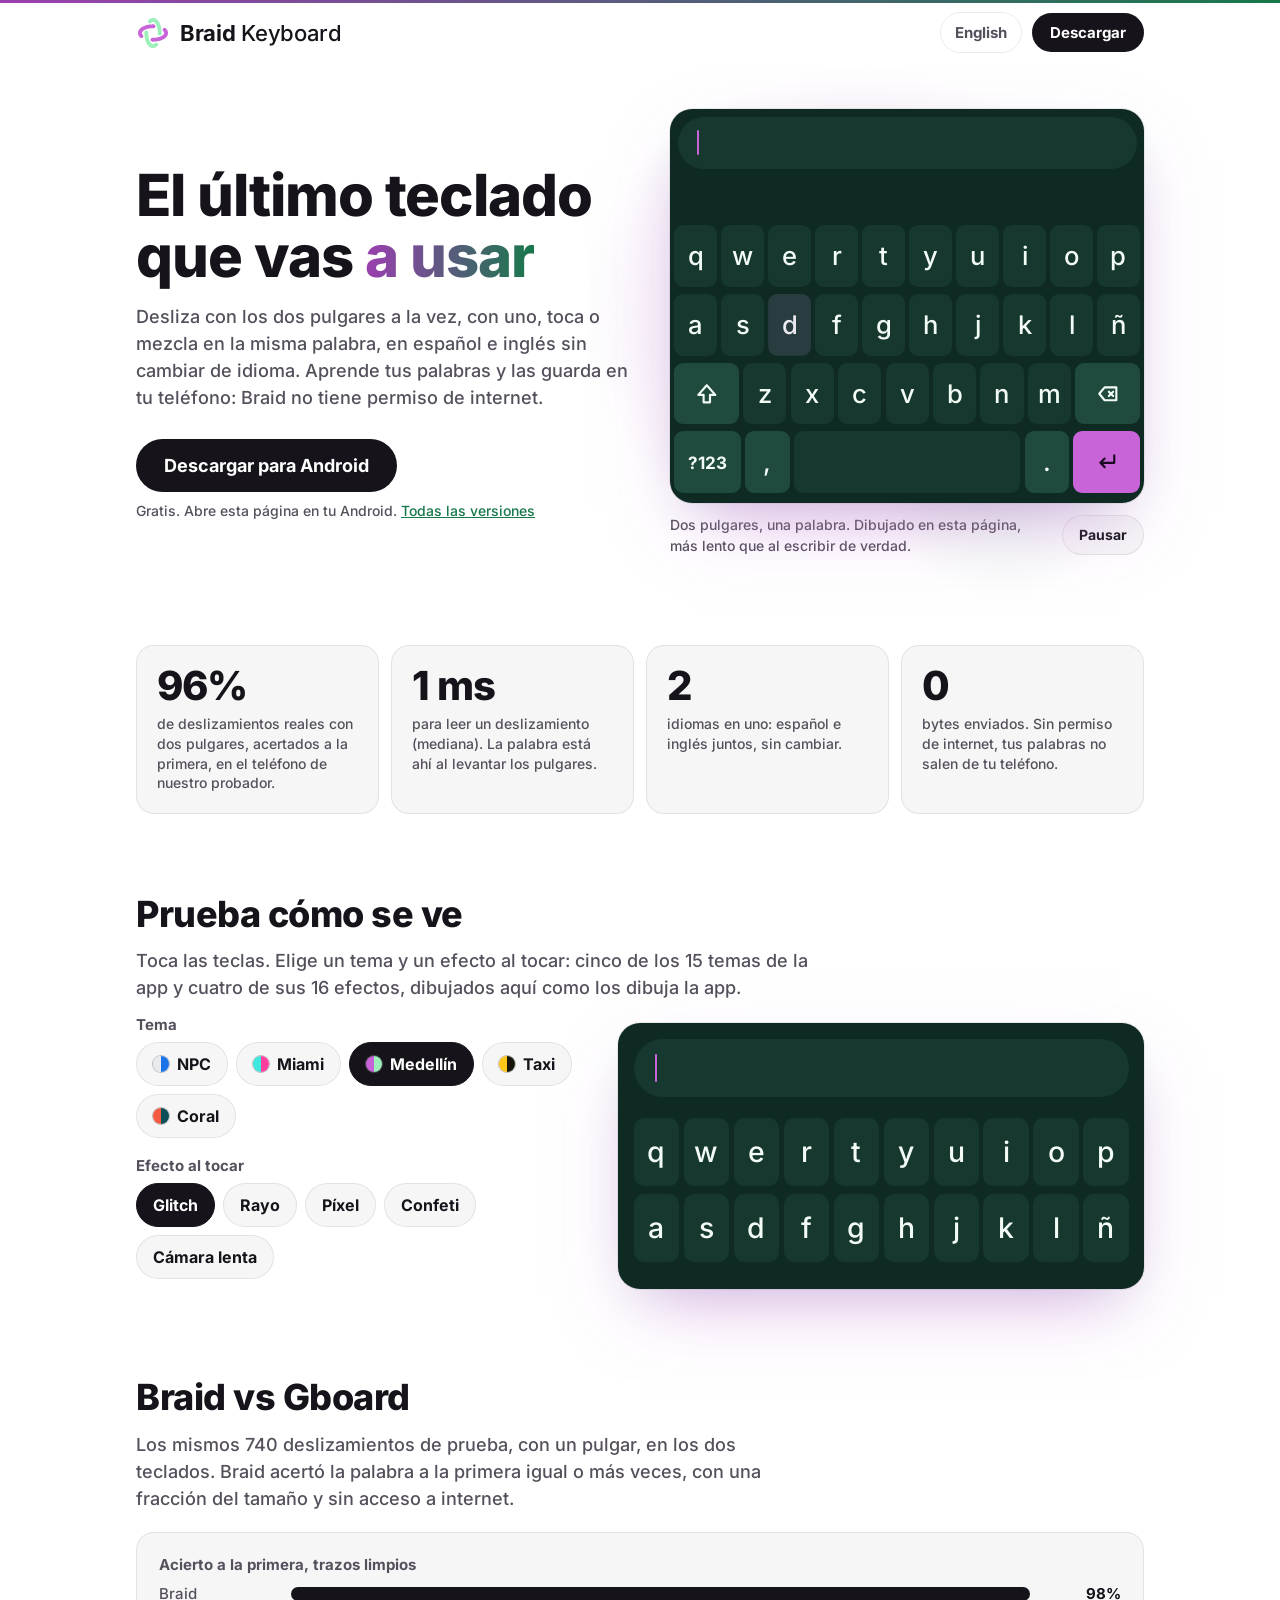
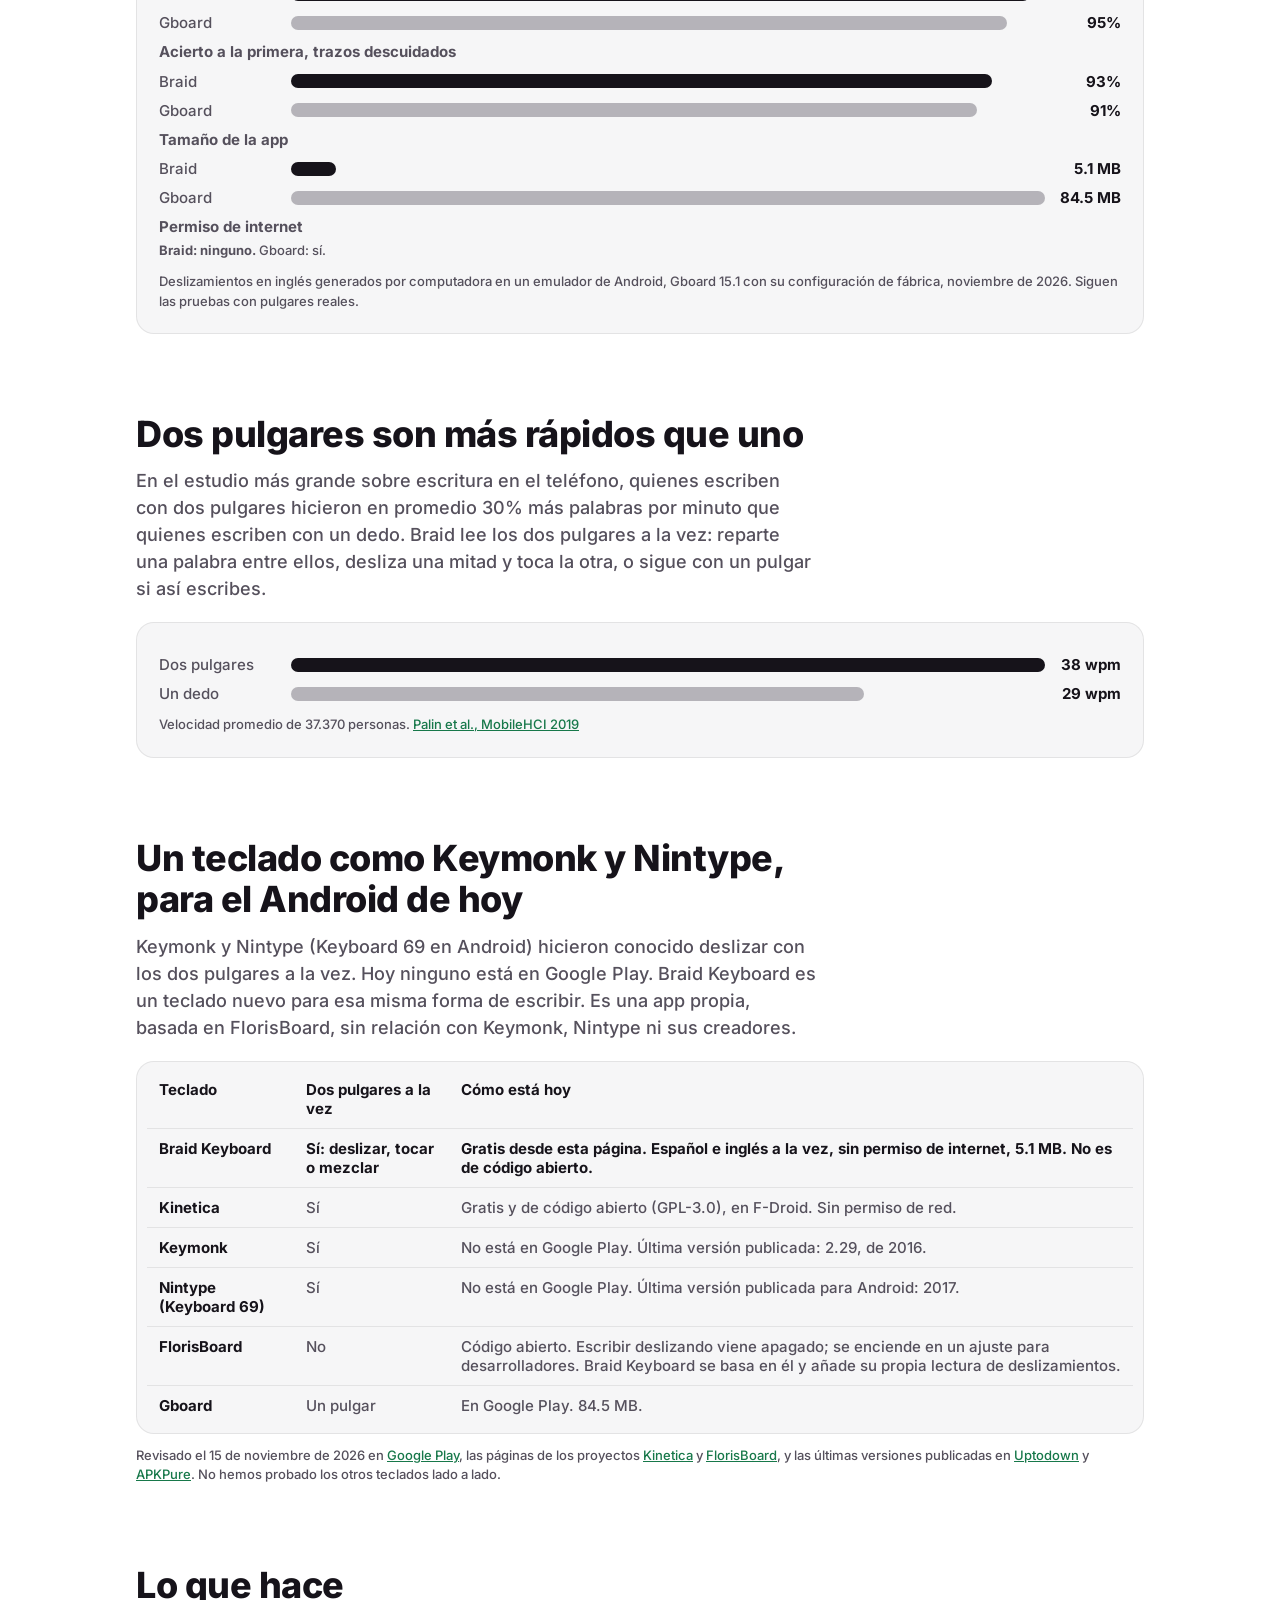
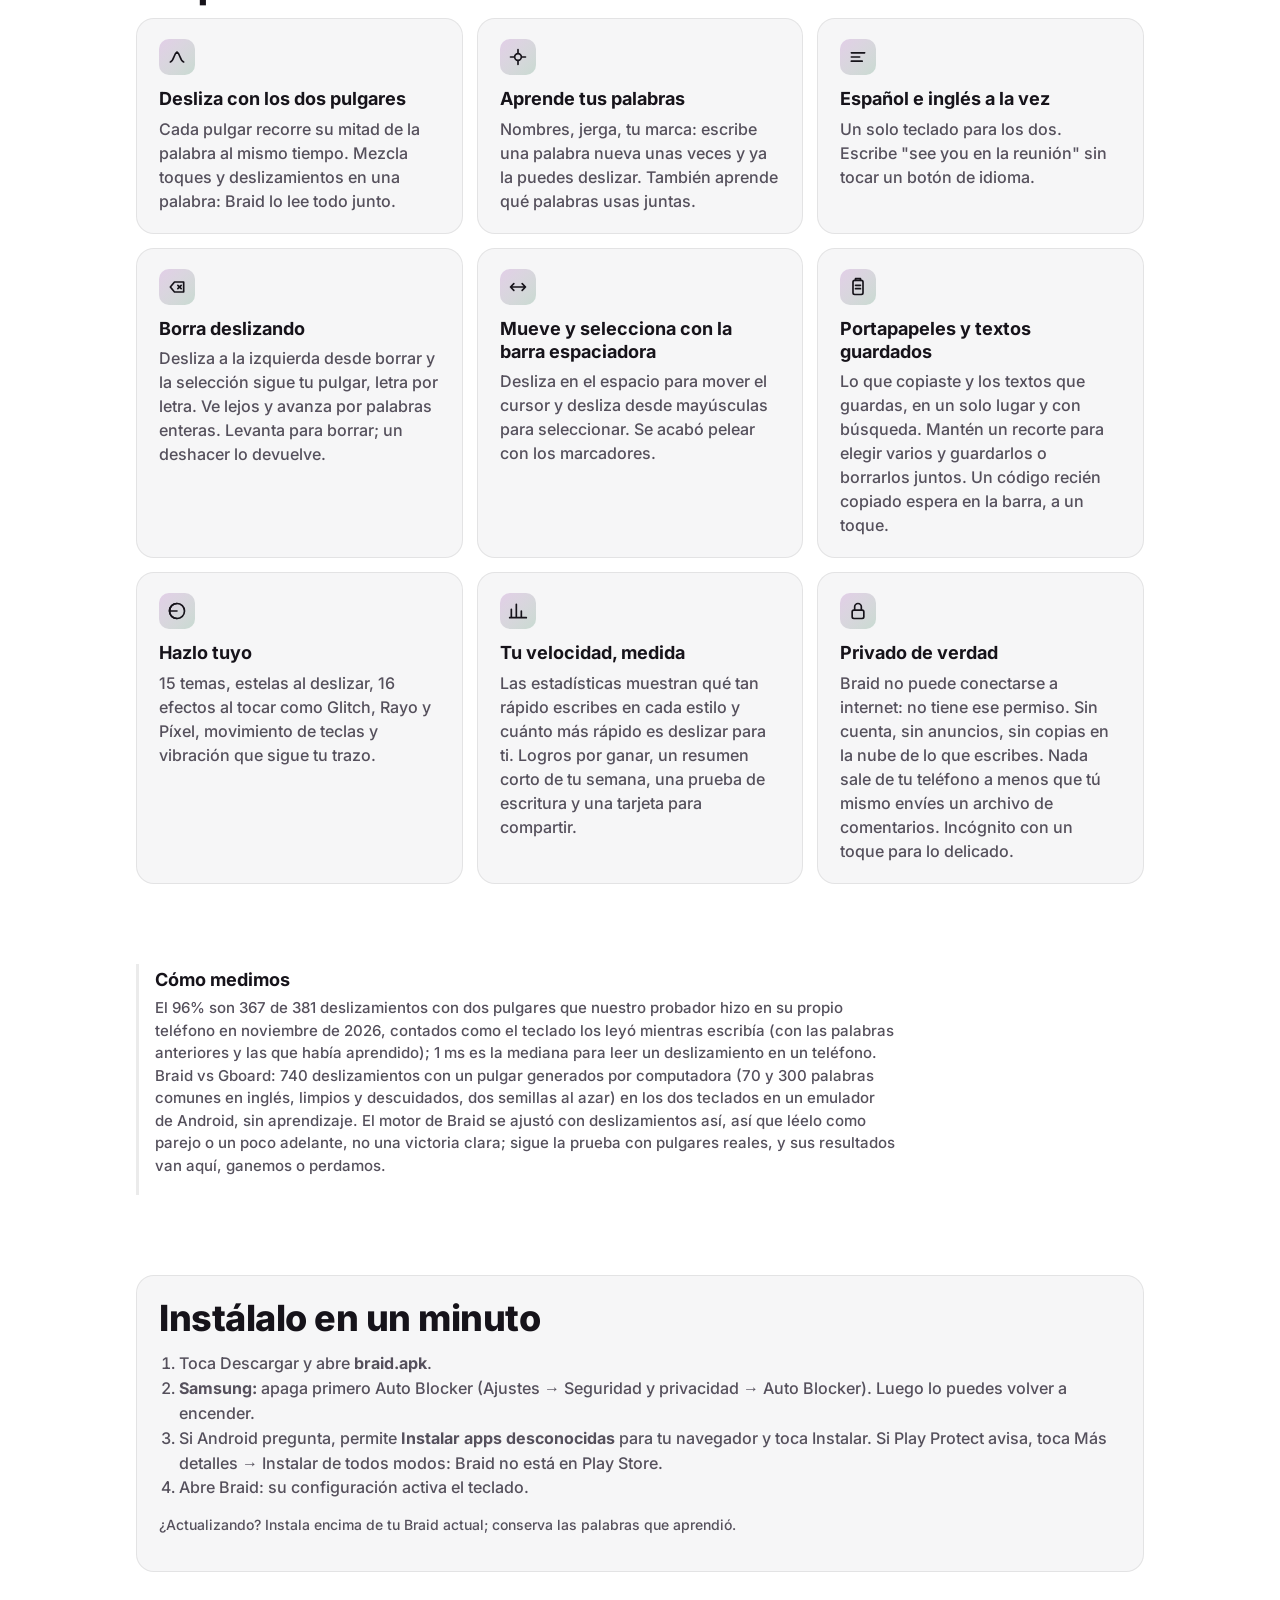
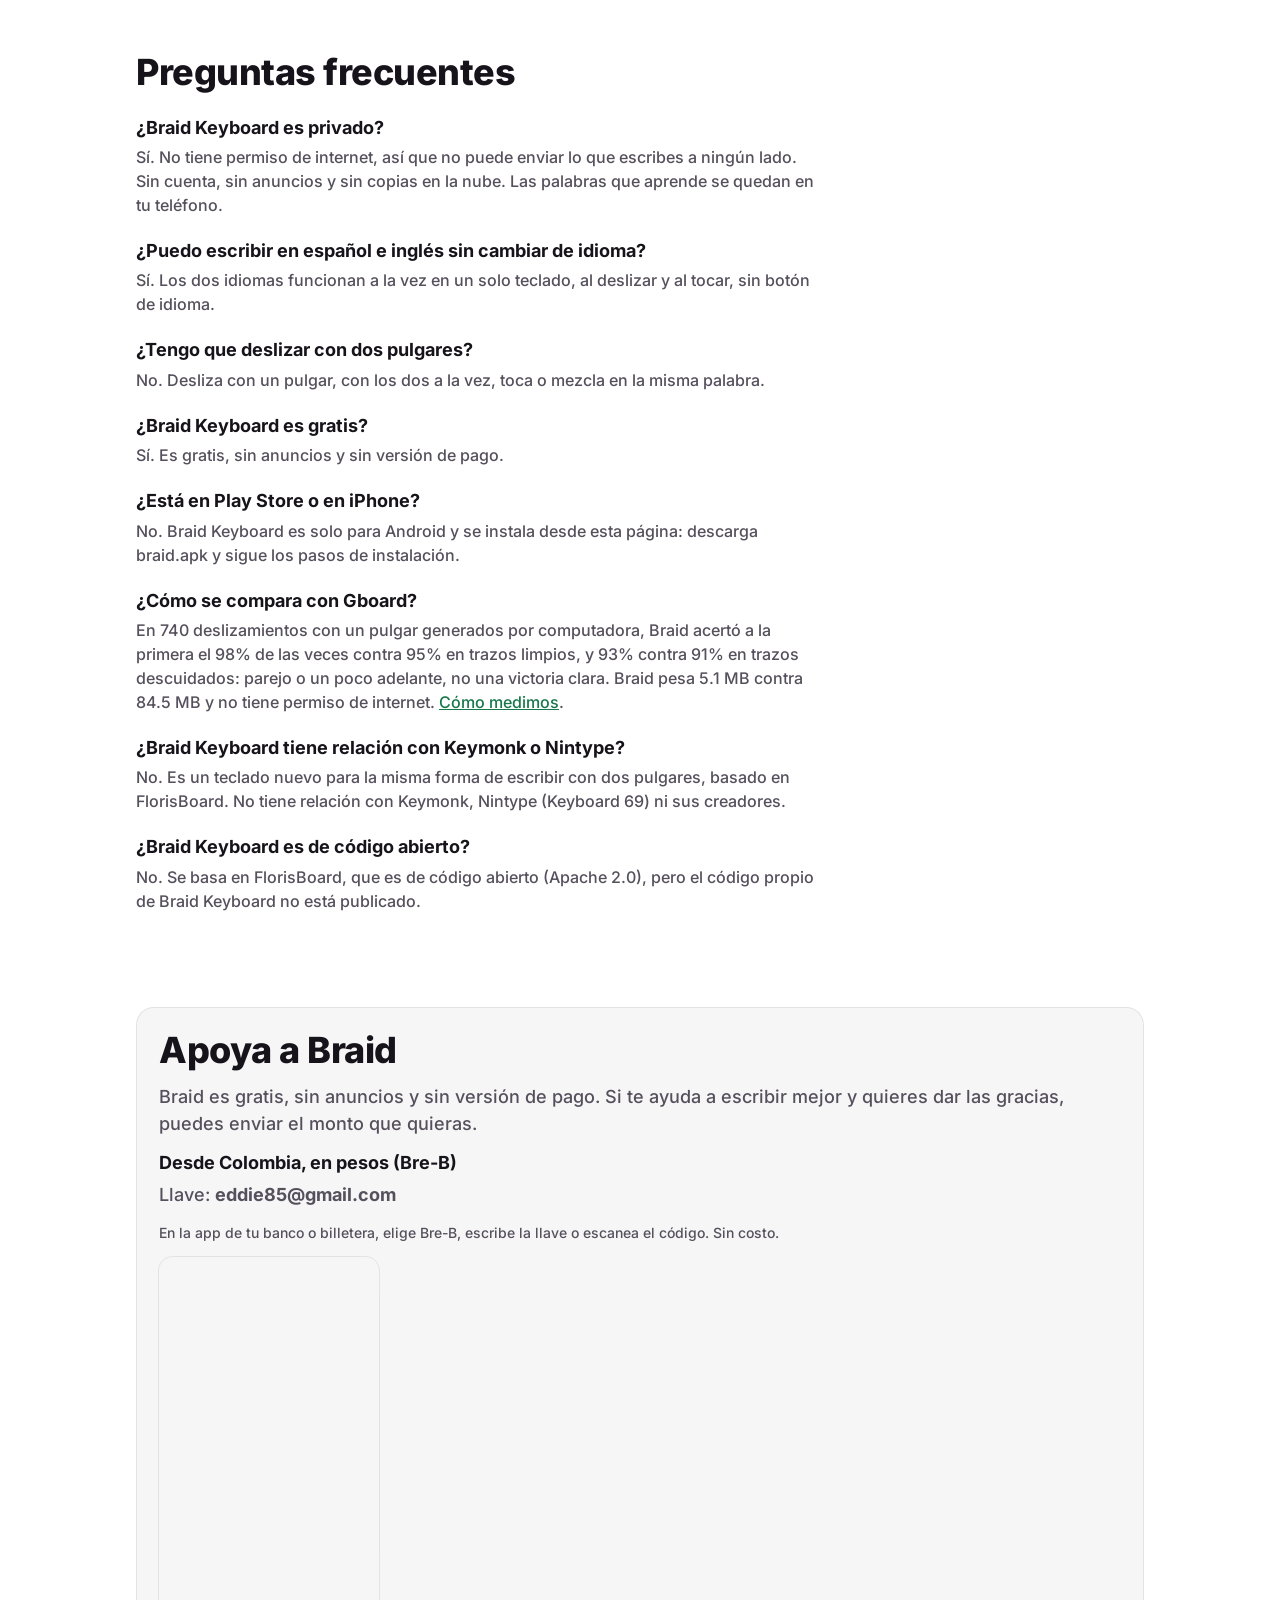
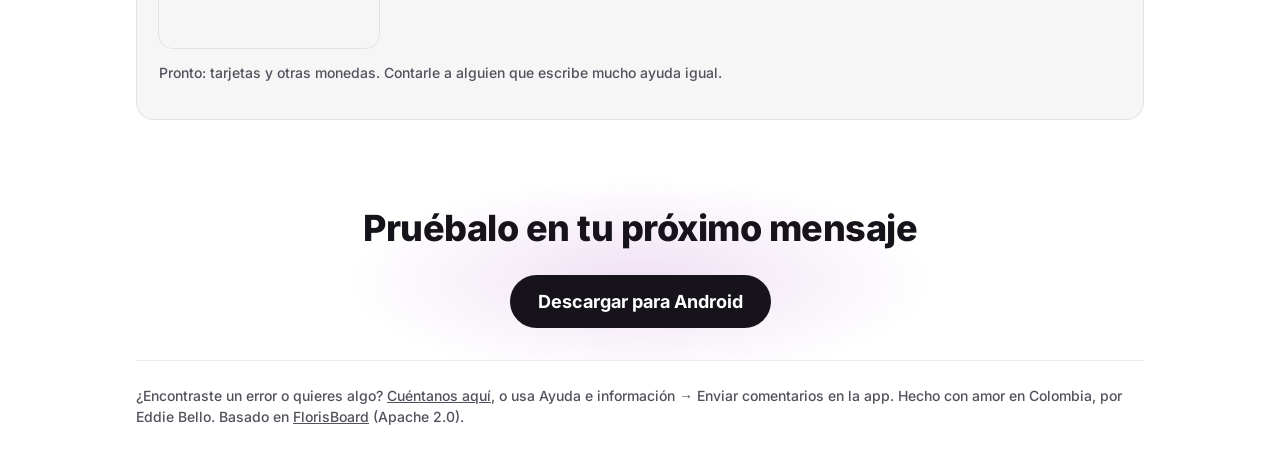
==== commit 6e37775b: "Landing page: scroll effects, sticky header, the other two-thumb keyboards named, two more FAQ answe" ====
--- a/docs/es/index.html
+++ b/docs/es/index.html
@@ -6,7 +6,7 @@
 <meta http-equiv="Content-Security-Policy" content="default-src 'none'; script-src 'self'; style-src 'self'; img-src 'self' data:; font-src 'self'; manifest-src 'self'; base-uri 'none'; form-action 'none'">
 <!-- Gemela en inglés de esta página: ../index.html. Cambia las dos en el mismo commit. -->
 <title>Teclado Android para deslizar con dos pulgares | Braid Keyboard</title>
-<meta name="description" content="Teclado gratis para Android para escribir deslizando con dos pulgares a la vez, con uno o tocando. Español e inglés juntos. Privado: sin permiso de internet.">
+<meta name="description" content="Teclado gratis para Android para escribir deslizando con dos pulgares a la vez, como en Keymonk y Nintype. Español e inglés juntos. Privado: sin permiso de internet.">
 <link rel="canonical" href="https://eddie85u.github.io/braidkeyboard/es/">
 <link rel="alternate" hreflang="en" href="https://eddie85u.github.io/braidkeyboard/">
 <link rel="alternate" hreflang="es" href="https://eddie85u.github.io/braidkeyboard/es/">
@@ -37,9 +37,9 @@
 {"@context":"https://schema.org","@graph":[
 {"@type":"Organization","@id":"https://eddie85u.github.io/braidkeyboard/#organization","name":"Braid Keyboard","url":"https://eddie85u.github.io/braidkeyboard/","logo":"https://eddie85u.github.io/braidkeyboard/icon-512.png","description":"Braid Keyboard es un teclado gratis para Android que lee dos pulgares a la vez, en español e inglés.","founder":{"@type":"Person","name":"Eddie Bello"},"sameAs":["https://github.com/eddie85u/braidkeyboard"]},
 {"@type":"WebSite","@id":"https://eddie85u.github.io/braidkeyboard/#website","name":"Braid Keyboard","alternateName":"Braid","url":"https://eddie85u.github.io/braidkeyboard/","publisher":{"@id":"https://eddie85u.github.io/braidkeyboard/#organization"},"inLanguage":["en","es"]},
-{"@type":"WebPage","@id":"https://eddie85u.github.io/braidkeyboard/es/#webpage","url":"https://eddie85u.github.io/braidkeyboard/es/","name":"Teclado Android para deslizar con dos pulgares | Braid Keyboard","description":"Teclado gratis para Android para escribir deslizando con dos pulgares a la vez, con uno o tocando. Español e inglés juntos. Privado: sin permiso de internet.","isPartOf":{"@id":"https://eddie85u.github.io/braidkeyboard/#website"},"about":{"@id":"https://eddie85u.github.io/braidkeyboard/#app"},"inLanguage":"es"},
+{"@type":"WebPage","@id":"https://eddie85u.github.io/braidkeyboard/es/#webpage","url":"https://eddie85u.github.io/braidkeyboard/es/","name":"Teclado Android para deslizar con dos pulgares | Braid Keyboard","description":"Teclado gratis para Android para escribir deslizando con dos pulgares a la vez, como en Keymonk y Nintype. Español e inglés juntos. Privado: sin permiso de internet.","isPartOf":{"@id":"https://eddie85u.github.io/braidkeyboard/#website"},"about":{"@id":"https://eddie85u.github.io/braidkeyboard/#app"},"inLanguage":"es"},
 {"@type":"MobileApplication","@id":"https://eddie85u.github.io/braidkeyboard/#app","name":"Braid Keyboard","url":"https://eddie85u.github.io/braidkeyboard/es/","description":"Un teclado para Android que lee dos pulgares a la vez. Desliza con un pulgar o con dos, toca o mezcla en la misma palabra, en español e inglés sin cambiar de idioma. No tiene permiso de internet.","operatingSystem":"Android","applicationCategory":"UtilitiesApplication","inLanguage":["en","es"],"fileSize":"5.1 MB","isAccessibleForFree":true,"offers":{"@type":"Offer","price":"0","priceCurrency":"USD"},"downloadUrl":"https://github.com/eddie85u/braidkeyboard/releases/latest/download/braid.apk","image":"https://eddie85u.github.io/braidkeyboard/og-braid-keyboard-es.jpg","author":{"@id":"https://eddie85u.github.io/braidkeyboard/#organization"}},
-{"@type":"FAQPage","@id":"https://eddie85u.github.io/braidkeyboard/es/#faq","inLanguage":"es","mainEntity":[{"@type":"Question","name":"¿Braid Keyboard es privado?","acceptedAnswer":{"@type":"Answer","text":"Sí. No tiene permiso de internet, así que no puede enviar lo que escribes a ningún lado. Sin cuenta, sin anuncios y sin copias en la nube. Las palabras que aprende se quedan en tu teléfono."}},{"@type":"Question","name":"¿Puedo escribir en español e inglés sin cambiar de idioma?","acceptedAnswer":{"@type":"Answer","text":"Sí. Los dos idiomas funcionan a la vez en un solo teclado, al deslizar y al tocar, sin botón de idioma."}},{"@type":"Question","name":"¿Tengo que deslizar con dos pulgares?","acceptedAnswer":{"@type":"Answer","text":"No. Desliza con un pulgar, con los dos a la vez, toca o mezcla en la misma palabra."}},{"@type":"Question","name":"¿Braid Keyboard es gratis?","acceptedAnswer":{"@type":"Answer","text":"Sí. Es gratis, sin anuncios y sin versión de pago."}},{"@type":"Question","name":"¿Está en Play Store o en iPhone?","acceptedAnswer":{"@type":"Answer","text":"No. Braid Keyboard es solo para Android y se instala desde esta página: descarga braid.apk y sigue los pasos de instalación."}},{"@type":"Question","name":"¿Cómo se compara con Gboard?","acceptedAnswer":{"@type":"Answer","text":"En 740 deslizamientos con un pulgar generados por computadora, Braid acertó a la primera el 98% de las veces contra 95% en trazos limpios, y 93% contra 91% en trazos descuidados: parejo o un poco adelante, no una victoria clara. Braid pesa 5.1 MB contra 84.5 MB y no tiene permiso de internet."}}]}
+{"@type":"FAQPage","@id":"https://eddie85u.github.io/braidkeyboard/es/#faq","inLanguage":"es","mainEntity":[{"@type":"Question","name":"¿Braid Keyboard es privado?","acceptedAnswer":{"@type":"Answer","text":"Sí. No tiene permiso de internet, así que no puede enviar lo que escribes a ningún lado. Sin cuenta, sin anuncios y sin copias en la nube. Las palabras que aprende se quedan en tu teléfono."}},{"@type":"Question","name":"¿Puedo escribir en español e inglés sin cambiar de idioma?","acceptedAnswer":{"@type":"Answer","text":"Sí. Los dos idiomas funcionan a la vez en un solo teclado, al deslizar y al tocar, sin botón de idioma."}},{"@type":"Question","name":"¿Tengo que deslizar con dos pulgares?","acceptedAnswer":{"@type":"Answer","text":"No. Desliza con un pulgar, con los dos a la vez, toca o mezcla en la misma palabra."}},{"@type":"Question","name":"¿Braid Keyboard es gratis?","acceptedAnswer":{"@type":"Answer","text":"Sí. Es gratis, sin anuncios y sin versión de pago."}},{"@type":"Question","name":"¿Está en Play Store o en iPhone?","acceptedAnswer":{"@type":"Answer","text":"No. Braid Keyboard es solo para Android y se instala desde esta página: descarga braid.apk y sigue los pasos de instalación."}},{"@type":"Question","name":"¿Cómo se compara con Gboard?","acceptedAnswer":{"@type":"Answer","text":"En 740 deslizamientos con un pulgar generados por computadora, Braid acertó a la primera el 98% de las veces contra 95% en trazos limpios, y 93% contra 91% en trazos descuidados: parejo o un poco adelante, no una victoria clara. Braid pesa 5.1 MB contra 84.5 MB y no tiene permiso de internet."}},{"@type":"Question","name":"¿Braid Keyboard tiene relación con Keymonk o Nintype?","acceptedAnswer":{"@type":"Answer","text":"No. Es un teclado nuevo para la misma forma de escribir con dos pulgares, basado en FlorisBoard. No tiene relación con Keymonk, Nintype (Keyboard 69) ni sus creadores."}},{"@type":"Question","name":"¿Braid Keyboard es de código abierto?","acceptedAnswer":{"@type":"Answer","text":"No. Se basa en FlorisBoard, que es de código abierto (Apache 2.0), pero el código propio de Braid Keyboard no está publicado."}}]}
 ]}
 </script>
 </head>
@@ -48,7 +48,7 @@
 <div class="wrap">
   <header class="top">
     <div class="wm"><img src="../mark.svg" alt="" width="34" height="34"><span><b>Braid</b> Keyboard</span></div>
-    <a class="langs" href="../?lang=en" lang="en" hreflang="en">English</a>
+    <div class="right"><a class="langs" href="../?lang=en" lang="en" hreflang="en">English</a><a class="btn sm" href="https://github.com/eddie85u/braidkeyboard/releases/latest/download/braid.apk">Descargar</a></div>
   </header>
   <main id="main">
   <div class="hero">
@@ -151,6 +151,14 @@
     </div>
   </section>
   <section class="block">
+    <div class="lead">
+      <h2>Un teclado como Keymonk y Nintype, para el Android de hoy</h2>
+      <p>Keymonk y Nintype (Keyboard 69 en Android) hicieron conocido deslizar con los dos pulgares a la vez. Hoy ninguno está en Google Play. Braid Keyboard es un teclado nuevo para esa misma forma de escribir. Es una app propia, basada en FlorisBoard, sin relación con Keymonk, Nintype ni sus creadores.</p>
+    </div>
+    <div class="scroll-x"><table class="rivals"><thead><tr><th scope="col">Teclado</th><th scope="col">Dos pulgares a la vez</th><th scope="col">Cómo está hoy</th></tr></thead><tbody><tr class="us"><th scope="row">Braid Keyboard</th><td>Sí: deslizar, tocar o mezclar</td><td>Gratis desde esta página. Español e inglés a la vez, sin permiso de internet, 5.1 MB. No es de código abierto.</td></tr><tr><th scope="row">Kinetica</th><td>Sí</td><td>Gratis y de código abierto (GPL-3.0), en F-Droid. Sin permiso de red.</td></tr><tr><th scope="row">Keymonk</th><td>Sí</td><td>No está en Google Play. Última versión publicada: 2.29, de 2016.</td></tr><tr><th scope="row">Nintype (Keyboard 69)</th><td>Sí</td><td>No está en Google Play. Última versión publicada para Android: 2017.</td></tr><tr><th scope="row">FlorisBoard</th><td>No</td><td>Código abierto. Escribir deslizando viene apagado; se enciende en un ajuste para desarrolladores. Braid Keyboard se basa en él y añade su propia lectura de deslizamientos.</td></tr><tr><th scope="row">Gboard</th><td>Un pulgar</td><td>En Google Play. 84.5 MB.</td></tr></tbody></table></div>
+    <p class="src">Revisado el 15 de noviembre de 2026 en <a href="https://play.google.com/store/apps">Google Play</a>, las páginas de los proyectos <a href="https://github.com/lurebat/kinetica">Kinetica</a> y <a href="https://github.com/florisboard/florisboard/discussions/2797">FlorisBoard</a>, y las últimas versiones publicadas en <a href="https://keymonk-free.en.uptodown.com/android/download">Uptodown</a> y <a href="https://apkpure.com/keyboard-69/com.jormy.sixtynine">APKPure</a>. No hemos probado los otros teclados lado a lado.</p>
+  </section>
+  <section class="block">
     <h2>Lo que hace</h2>
     <div class="grid">
       <div class="card"><div class="ico"><svg viewBox="0 0 24 24" aria-hidden="true"><path d="M4 18c5-2 4-10 8-12M20 18c-5-2-4-10-8-12"/></svg></div><h3>Desliza con los dos pulgares</h3><p>Cada pulgar recorre su mitad de la palabra al mismo tiempo. Mezcla toques y deslizamientos en una palabra: Braid lo lee todo junto.</p></div>
@@ -192,6 +200,10 @@
       <p>No. Braid Keyboard es solo para Android y se instala desde esta página: descarga braid.apk y sigue los pasos de instalación.</p>
       <h3>¿Cómo se compara con Gboard?</h3>
       <p>En 740 deslizamientos con un pulgar generados por computadora, Braid acertó a la primera el 98% de las veces contra 95% en trazos limpios, y 93% contra 91% en trazos descuidados: parejo o un poco adelante, no una victoria clara. Braid pesa 5.1 MB contra 84.5 MB y no tiene permiso de internet. <a href="#measure">Cómo medimos</a>.</p>
+      <h3>¿Braid Keyboard tiene relación con Keymonk o Nintype?</h3>
+      <p>No. Es un teclado nuevo para la misma forma de escribir con dos pulgares, basado en FlorisBoard. No tiene relación con Keymonk, Nintype (Keyboard 69) ni sus creadores.</p>
+      <h3>¿Braid Keyboard es de código abierto?</h3>
+      <p>No. Se basa en FlorisBoard, que es de código abierto (Apache 2.0), pero el código propio de Braid Keyboard no está publicado.</p>
     </div>
   </section>
   <section class="block" id="support">
--- a/docs/page.css
+++ b/docs/page.css
@@ -99,3 +99,47 @@
 .ki{width:5.4cqw;height:5.4cqw;fill:none;stroke:currentColor;stroke-width:2;stroke-linecap:round;stroke-linejoin:round}
 .faq h3{margin-top:22px}
 .faq p{font-size:16px}
+
+/* Round 2: polish. Everything here is decoration: the page reads the same without it. */
+.top{position:sticky;top:0;z-index:4;padding:12px 0;background:color-mix(in srgb,var(--bg) 82%,transparent);backdrop-filter:blur(14px);-webkit-backdrop-filter:blur(14px)}
+.top .right{display:flex;align-items:center;gap:10px}
+.btn.sm{display:none;margin:0;padding:10px 18px;font-size:15px}
+@media(min-width:640px){.btn.sm{display:inline-block}}
+.hero{position:relative;isolation:isolate}
+.hero::before{content:"";position:absolute;inset:0;z-index:-1;pointer-events:none;background:radial-gradient(closest-side at 50% 72%,color-mix(in srgb,var(--orchid) 20%,transparent),transparent),radial-gradient(closest-side at 72% 88%,color-mix(in srgb,var(--mint) 14%,transparent),transparent)}
+@media(min-width:860px){.hero::before{background:radial-gradient(closest-side at 72% 46%,color-mix(in srgb,var(--orchid) 22%,transparent),transparent),radial-gradient(closest-side at 86% 66%,color-mix(in srgb,var(--mint) 14%,transparent),transparent)}}
+.b{background:linear-gradient(90deg,var(--orchid),var(--mint));-webkit-background-clip:text;background-clip:text;-webkit-text-fill-color:transparent}
+.kbd{box-shadow:0 30px 70px -24px color-mix(in srgb,var(--L) 55%,transparent),0 18px 50px -20px color-mix(in srgb,var(--R) 40%,transparent),0 0 0 1px var(--line)}
+.btn{transition:transform .16s cubic-bezier(.2,.8,.2,1),filter .16s}
+.btn:hover{transform:translateY(-2px);filter:drop-shadow(0 10px 18px color-mix(in srgb,var(--orchid) 45%,transparent))}
+.btn:active{transform:scale(.97)}
+.card,.stat{transition:transform .2s cubic-bezier(.2,.8,.2,1)}
+@media(hover:hover){.card:hover,.stat:hover{transform:translateY(-4px)}}
+.ico{background:linear-gradient(135deg,color-mix(in srgb,var(--orchid) 22%,transparent),color-mix(in srgb,var(--mint) 22%,transparent))}
+.cta{position:relative;isolation:isolate}
+.cta::before{content:"";position:absolute;inset:0;z-index:-1;pointer-events:none;background:radial-gradient(40% 70% at 50% 60%,color-mix(in srgb,var(--orchid) 16%,transparent),transparent 72%)}
+.rivals{width:100%;border-collapse:collapse;font-size:15px;color:var(--muted)}
+.rivals th,.rivals td{text-align:left;padding:10px 12px;border-bottom:1px solid var(--line);vertical-align:top}
+.rivals th{color:var(--text);font-weight:700}
+.rivals tbody tr:last-child>*{border-bottom:0}
+@media(max-width:520px){.rivals{font-size:13px}.rivals th,.rivals td{padding:8px 6px}.scroll-x{padding:4px 6px}}
+.rivals .us td{color:var(--text);font-weight:700}
+.scroll-x{overflow-x:auto;background:var(--card);border:1px solid var(--line);border-radius:18px;padding:8px 10px;margin-top:20px}
+@media(prefers-reduced-motion:no-preference){
+  .hero>div{animation:arrive .6s cubic-bezier(.2,.8,.2,1) both}
+  @keyframes arrive{from{opacity:0;transform:translateY(18px)}}
+  /* Scroll-driven, on the compositor, no script. Browsers without it show the still page. */
+  @supports (animation-timeline:view()){
+    body::before{content:"";position:fixed;inset:0 0 auto 0;height:3px;z-index:6;background:linear-gradient(90deg,var(--orchid),var(--mint));transform-origin:0 50%;animation:progress linear both;animation-timeline:scroll(root)}
+    @keyframes progress{from{transform:scaleX(0)}to{transform:scaleX(1)}}
+    .stat,.card,.lead,.bars,.honest,.steps,.try>*,.scroll-x,.cta>*{animation:rise linear both;animation-timeline:view();animation-range:entry 5% cover 24%}
+    @keyframes rise{from{opacity:0;transform:translateY(34px) scale(.985)}to{opacity:1;transform:none}}
+    .stat:nth-child(2),.card:nth-child(3n+2){animation-range:entry 20% cover 28%}
+    .stat:nth-child(3),.card:nth-child(3n){animation-range:entry 35% cover 32%}
+    .stat:nth-child(4){animation-range:entry 50% cover 36%}
+    .bar i{transform-origin:0 50%;animation:grow linear both;animation-timeline:view();animation-range:entry 0% cover 32%}
+    @keyframes grow{from{transform:scaleX(0)}to{transform:none}}
+    .hero>div{animation:arrive .6s cubic-bezier(.2,.8,.2,1) both,drift linear both;animation-timeline:auto,view();animation-range:normal,exit 0% exit 100%}
+    @keyframes drift{to{transform:translateY(-46px);opacity:.35}}
+  }
+}
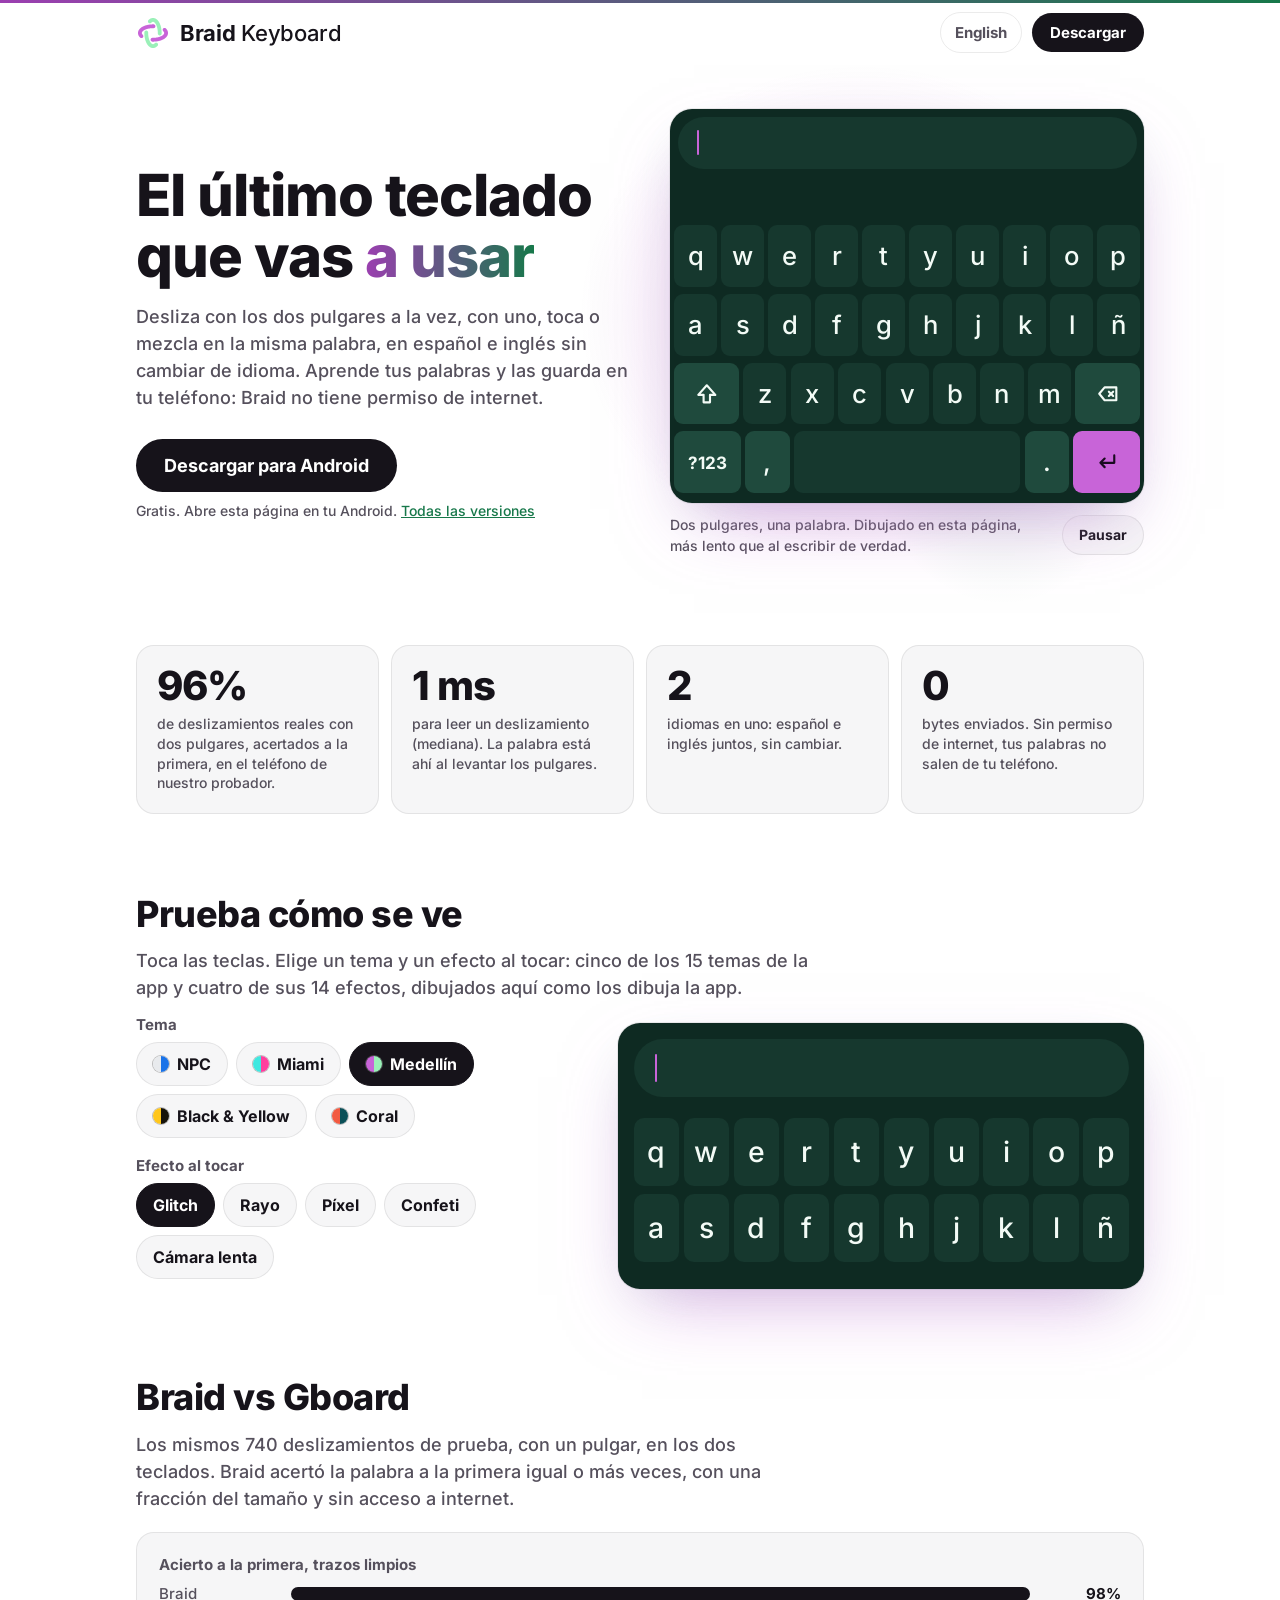
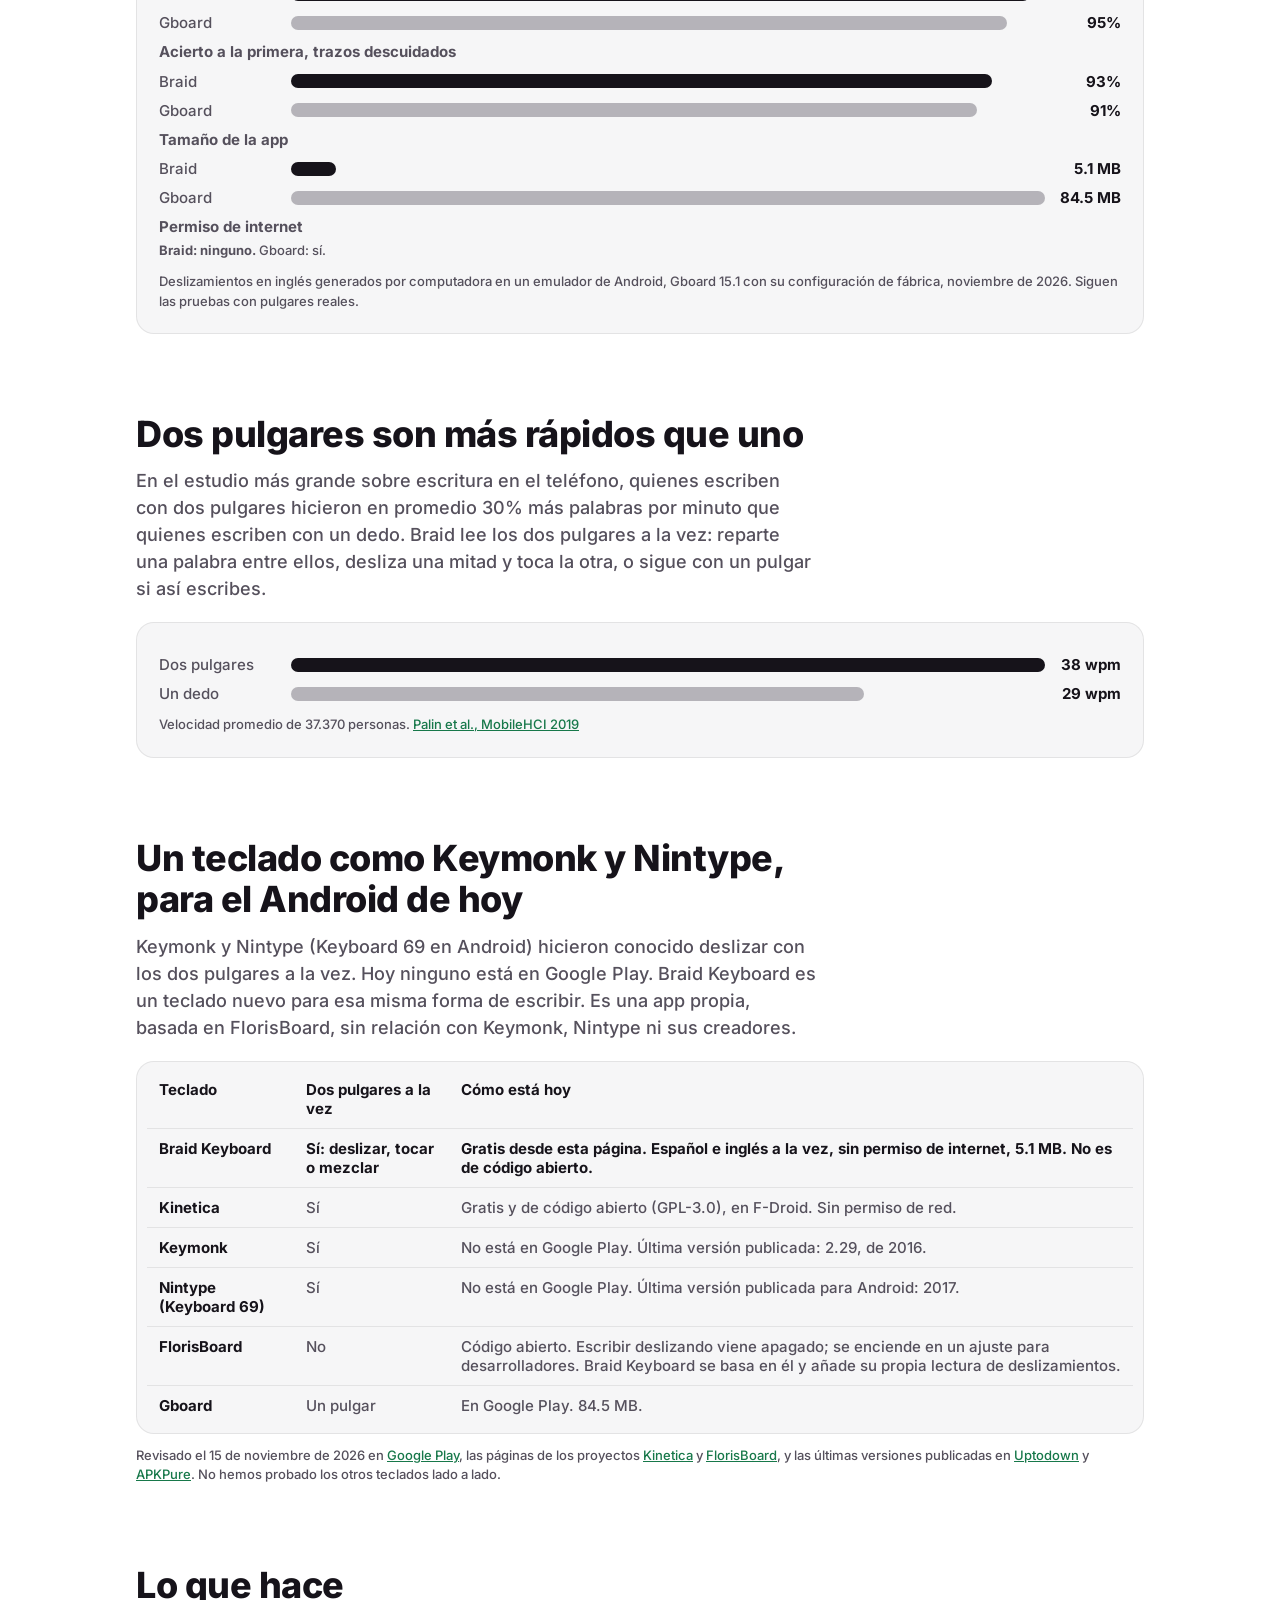
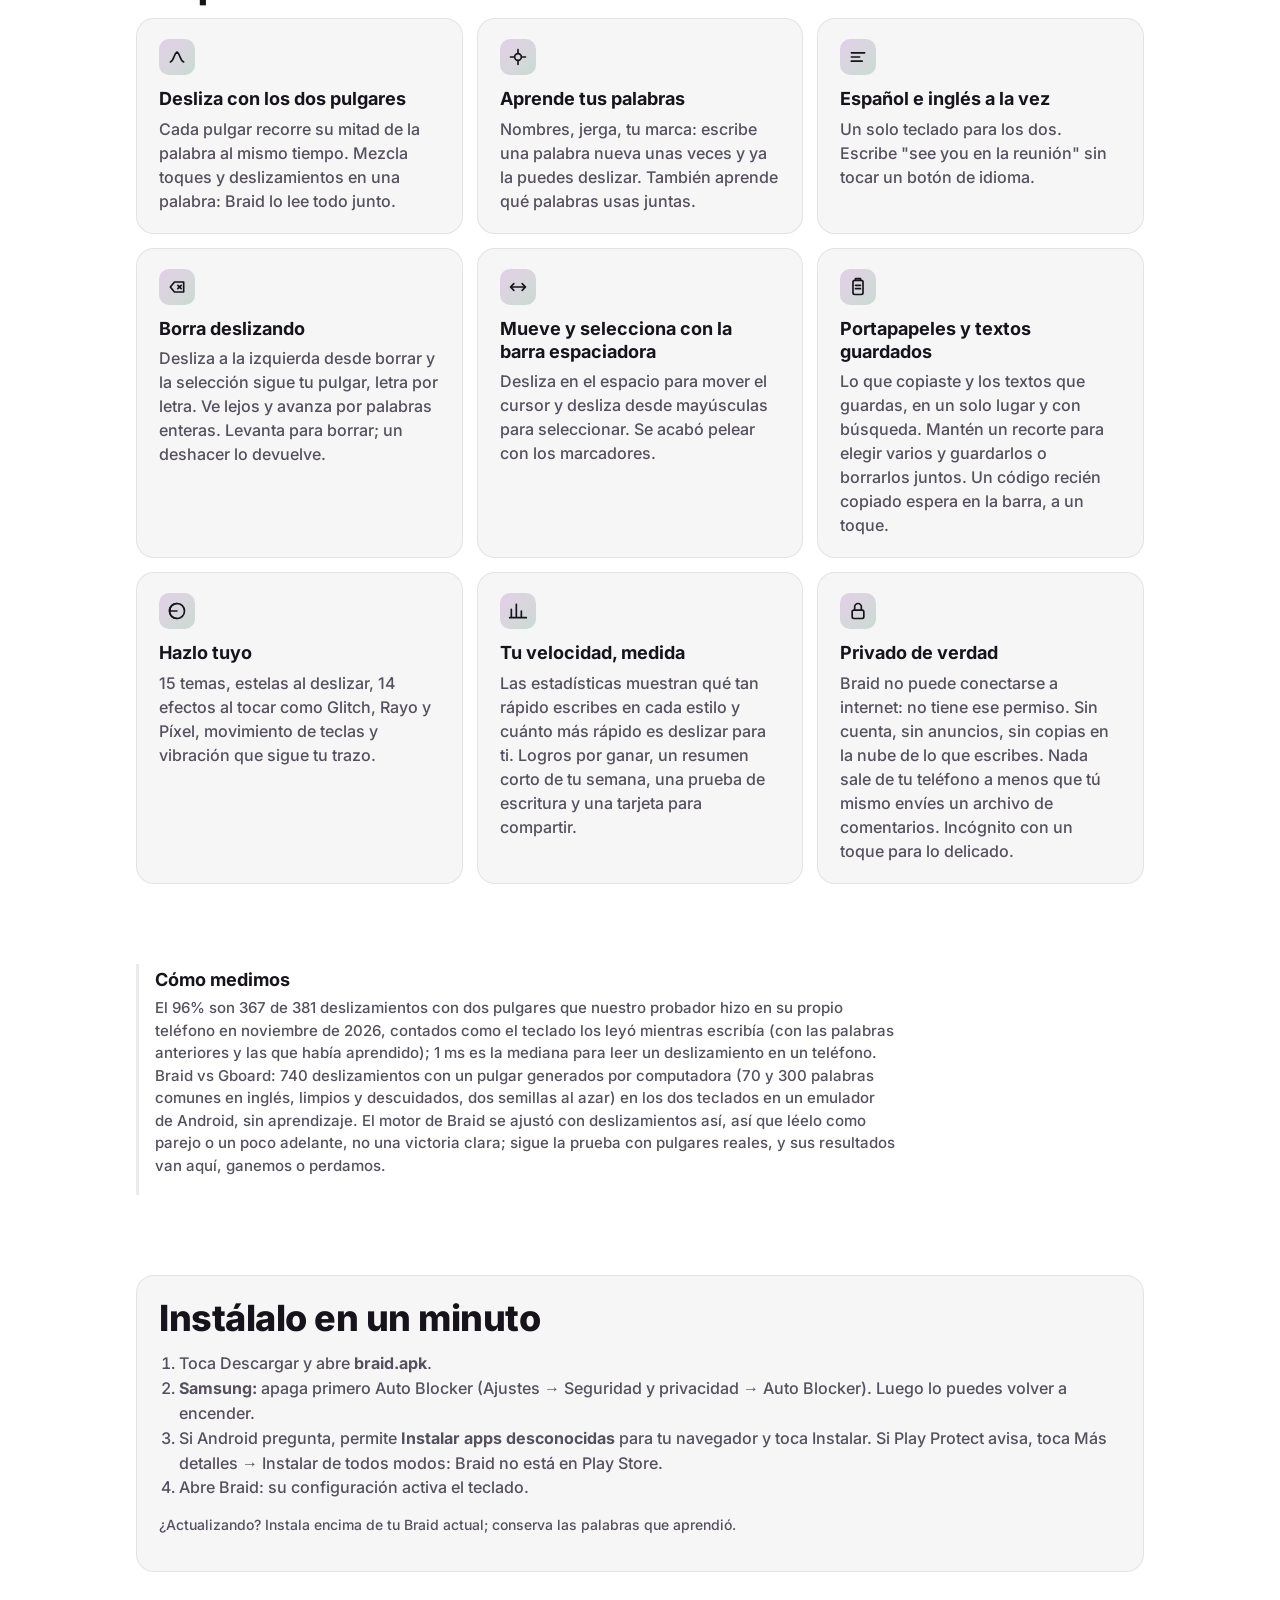
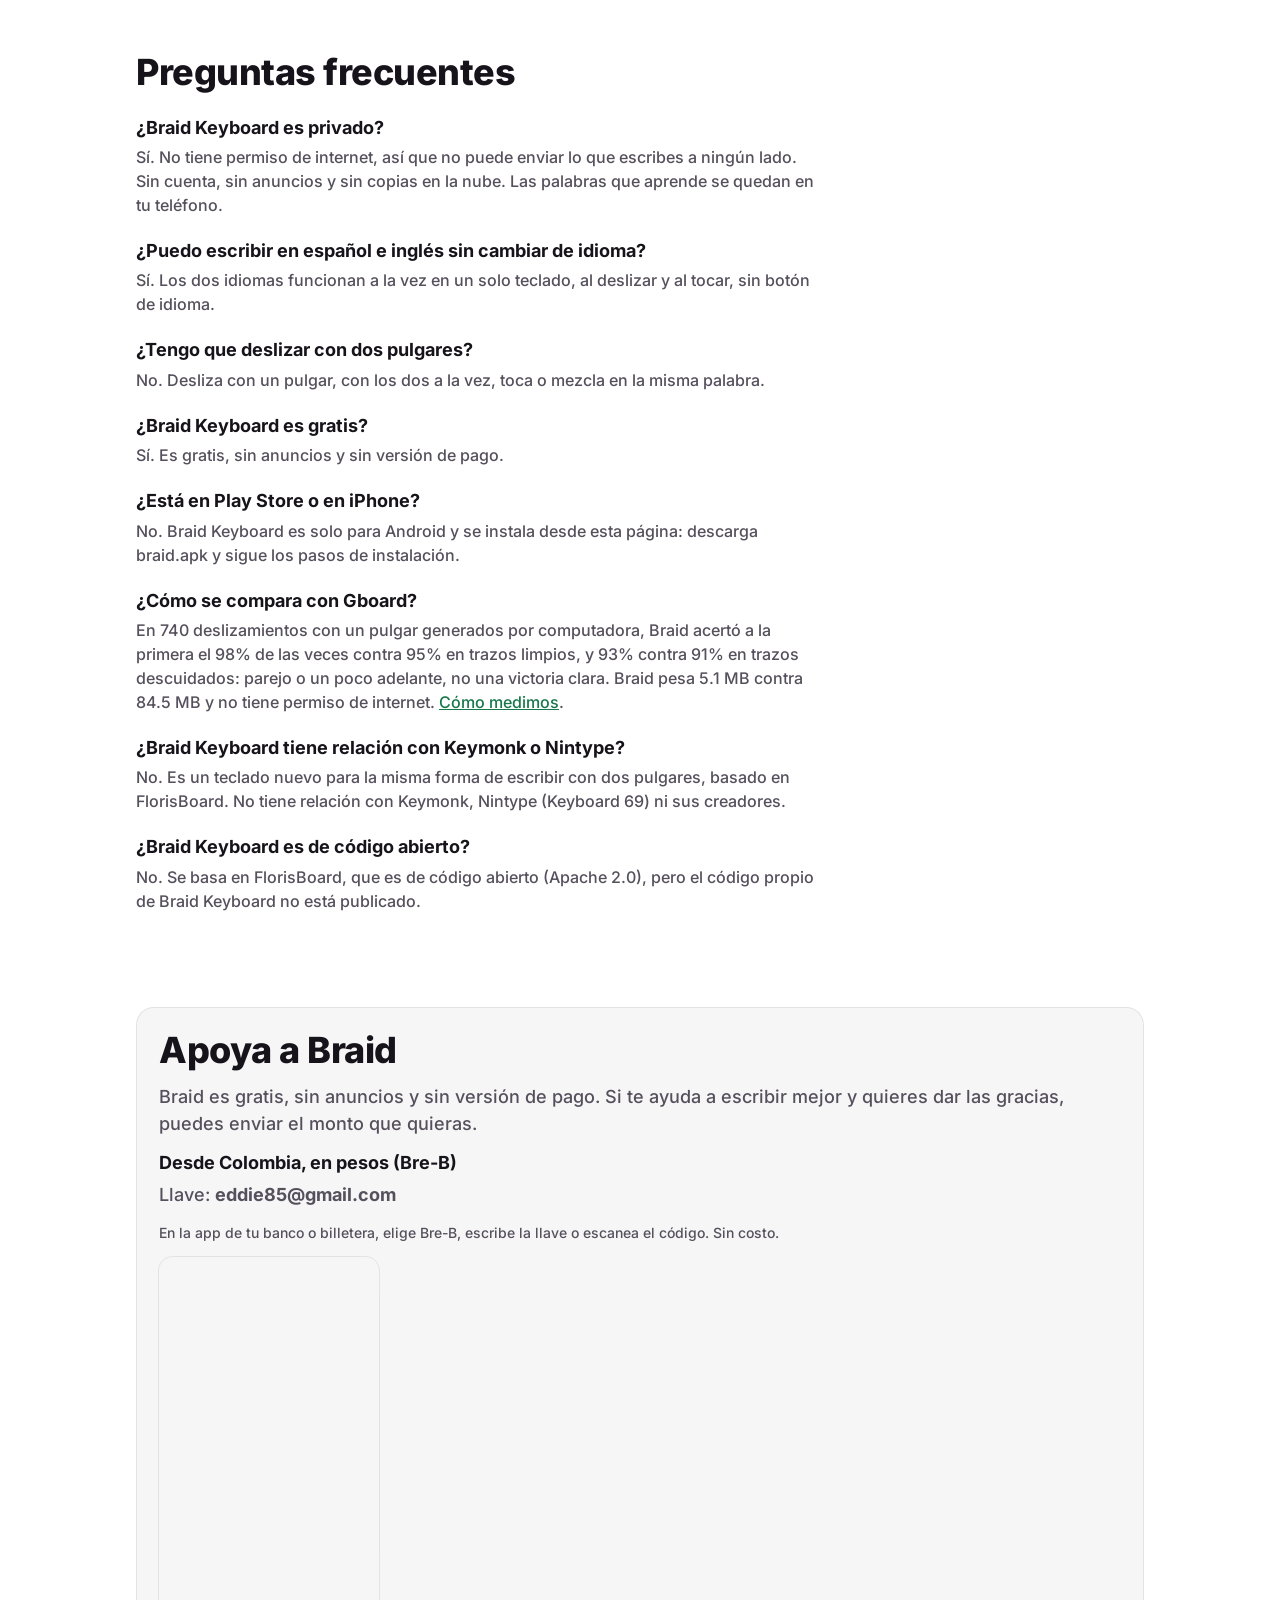
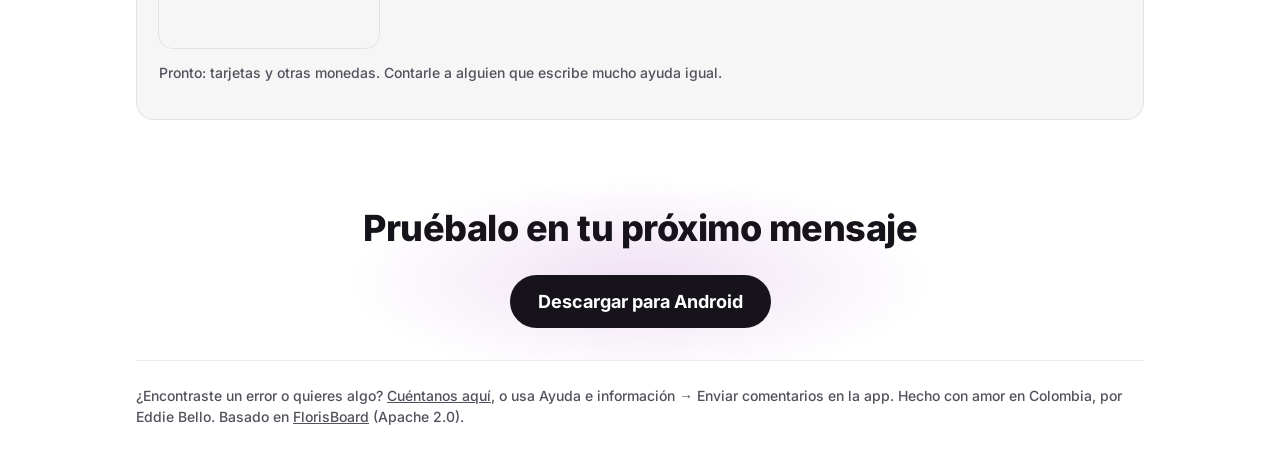
==== commit 0248091e: "Download page: 14 key effects, the yellow theme is Black & Yellow (1.17.0) Co-Authored-By: Claude Fa" ====
--- a/docs/es/index.html
+++ b/docs/es/index.html
@@ -86,7 +86,7 @@
   <section class="block">
     <div class="lead">
       <h2>Prueba cómo se ve</h2>
-      <p>Toca las teclas. Elige un tema y un efecto al tocar: cinco de los 15 temas de la app y cuatro de sus 16 efectos, dibujados aquí como los dibuja la app.</p>
+      <p>Toca las teclas. Elige un tema y un efecto al tocar: cinco de los 15 temas de la app y cuatro de sus 14 efectos, dibujados aquí como los dibuja la app.</p>
     </div>
     <div class="try">
       <div>
@@ -96,7 +96,7 @@
             <label class="chip"><input type="radio" name="theme" id="th-npc" value="npc"><span><i class="sw npc"></i>NPC</span></label>
             <label class="chip"><input type="radio" name="theme" id="th-miami" value="miami"><span><i class="sw miami"></i>Miami</span></label>
             <label class="chip"><input type="radio" name="theme" id="th-medellin" value="medellin" checked><span><i class="sw medellin"></i>Medellín</span></label>
-            <label class="chip"><input type="radio" name="theme" id="th-taxi" value="taxi"><span><i class="sw taxi"></i>Taxi</span></label>
+            <label class="chip"><input type="radio" name="theme" id="th-taxi" value="taxi"><span><i class="sw taxi"></i>Black &amp; Yellow</span></label>
             <label class="chip"><input type="radio" name="theme" id="th-coral" value="coral"><span><i class="sw coral"></i>Coral</span></label>
           </div>
         </fieldset>
@@ -167,7 +167,7 @@
       <div class="card"><div class="ico"><svg viewBox="0 0 24 24" aria-hidden="true"><path d="M20 6H9l-5 6 5 6h11z"/><path d="M13 10l4 4M17 10l-4 4"/></svg></div><h3>Borra deslizando</h3><p>Desliza a la izquierda desde borrar y la selección sigue tu pulgar, letra por letra. Ve lejos y avanza por palabras enteras. Levanta para borrar; un deshacer lo devuelve.</p></div>
       <div class="card"><div class="ico"><svg viewBox="0 0 24 24" aria-hidden="true"><path d="M3 12h18M7 8l-4 4 4 4M17 8l4 4-4 4"/></svg></div><h3>Mueve y selecciona con la barra espaciadora</h3><p>Desliza en el espacio para mover el cursor y desliza desde mayúsculas para seleccionar. Se acabó pelear con los marcadores.</p></div>
       <div class="card"><div class="ico"><svg viewBox="0 0 24 24" aria-hidden="true"><rect x="6" y="4" width="12" height="17" rx="2"/><path d="M9 4V2h6v2M9 10h6M9 14h6"/></svg></div><h3>Portapapeles y textos guardados</h3><p>Lo que copiaste y los textos que guardas, en un solo lugar y con búsqueda. Mantén un recorte para elegir varios y guardarlos o borrarlos juntos. Un código recién copiado espera en la barra, a un toque.</p></div>
-      <div class="card"><div class="ico"><svg viewBox="0 0 24 24" aria-hidden="true"><circle cx="12" cy="12" r="9"/><path d="M12 3a9 9 0 0 0 0 18M3 12h9"/></svg></div><h3>Hazlo tuyo</h3><p>15 temas, estelas al deslizar, 16 efectos al tocar como Glitch, Rayo y Píxel, movimiento de teclas y vibración que sigue tu trazo.</p></div>
+      <div class="card"><div class="ico"><svg viewBox="0 0 24 24" aria-hidden="true"><circle cx="12" cy="12" r="9"/><path d="M12 3a9 9 0 0 0 0 18M3 12h9"/></svg></div><h3>Hazlo tuyo</h3><p>15 temas, estelas al deslizar, 14 efectos al tocar como Glitch, Rayo y Píxel, movimiento de teclas y vibración que sigue tu trazo.</p></div>
       <div class="card"><div class="ico"><svg viewBox="0 0 24 24" aria-hidden="true"><path d="M4 20V10M10 20V4M16 20v-8M22 20H2"/></svg></div><h3>Tu velocidad, medida</h3><p>Las estadísticas muestran qué tan rápido escribes en cada estilo y cuánto más rápido es deslizar para ti. Logros por ganar, un resumen corto de tu semana, una prueba de escritura y una tarjeta para compartir.</p></div>
       <div class="card"><div class="ico"><svg viewBox="0 0 24 24" aria-hidden="true"><rect x="5" y="11" width="14" height="10" rx="2"/><path d="M8 11V7a4 4 0 0 1 8 0v4"/></svg></div><h3>Privado de verdad</h3><p>Braid no puede conectarse a internet: no tiene ese permiso. Sin cuenta, sin anuncios, sin copias en la nube de lo que escribes. Nada sale de tu teléfono a menos que tú mismo envíes un archivo de comentarios. Incógnito con un toque para lo delicado.</p></div>
     </div>
--- a/docs/page.css
+++ b/docs/page.css
@@ -132,12 +132,13 @@
   @supports (animation-timeline:view()){
     body::before{content:"";position:fixed;inset:0 0 auto 0;height:3px;z-index:6;background:linear-gradient(90deg,var(--orchid),var(--mint));transform-origin:0 50%;animation:progress linear both;animation-timeline:scroll(root)}
     @keyframes progress{from{transform:scaleX(0)}to{transform:scaleX(1)}}
-    .stat,.card,.lead,.bars,.honest,.steps,.try>*,.scroll-x,.cta>*{animation:rise linear both;animation-timeline:view();animation-range:entry 5% cover 24%}
-    @keyframes rise{from{opacity:0;transform:translateY(34px) scale(.985)}to{opacity:1;transform:none}}
-    .stat:nth-child(2),.card:nth-child(3n+2){animation-range:entry 20% cover 28%}
-    .stat:nth-child(3),.card:nth-child(3n){animation-range:entry 35% cover 32%}
-    .stat:nth-child(4){animation-range:entry 50% cover 36%}
-    .bar i{transform-origin:0 50%;animation:grow linear both;animation-timeline:view();animation-range:entry 0% cover 32%}
+    .stat,.card,.lead,.bars,.honest,.steps,.try>*,.scroll-x,.cta>*{animation:fadein linear both,rise linear both;animation-timeline:view(),view();animation-range:entry 0px entry 56px,entry 0px entry 240px}
+    @keyframes fadein{from{opacity:0}}
+    @keyframes rise{from{transform:translateY(40px) scale(.98)}to{transform:none}}
+    .stat:nth-child(2),.card:nth-child(3n+2){animation-range:entry 0px entry 56px,entry 20px entry 290px}
+    .stat:nth-child(3),.card:nth-child(3n){animation-range:entry 0px entry 56px,entry 40px entry 340px}
+    .stat:nth-child(4){animation-range:entry 0px entry 56px,entry 60px entry 390px}
+    .bar i{transform-origin:0 50%;animation:grow linear both;animation-timeline:view();animation-range:entry 0px entry 280px}
     @keyframes grow{from{transform:scaleX(0)}to{transform:none}}
     .hero>div{animation:arrive .6s cubic-bezier(.2,.8,.2,1) both,drift linear both;animation-timeline:auto,view();animation-range:normal,exit 0% exit 100%}
     @keyframes drift{to{transform:translateY(-46px);opacity:.35}}
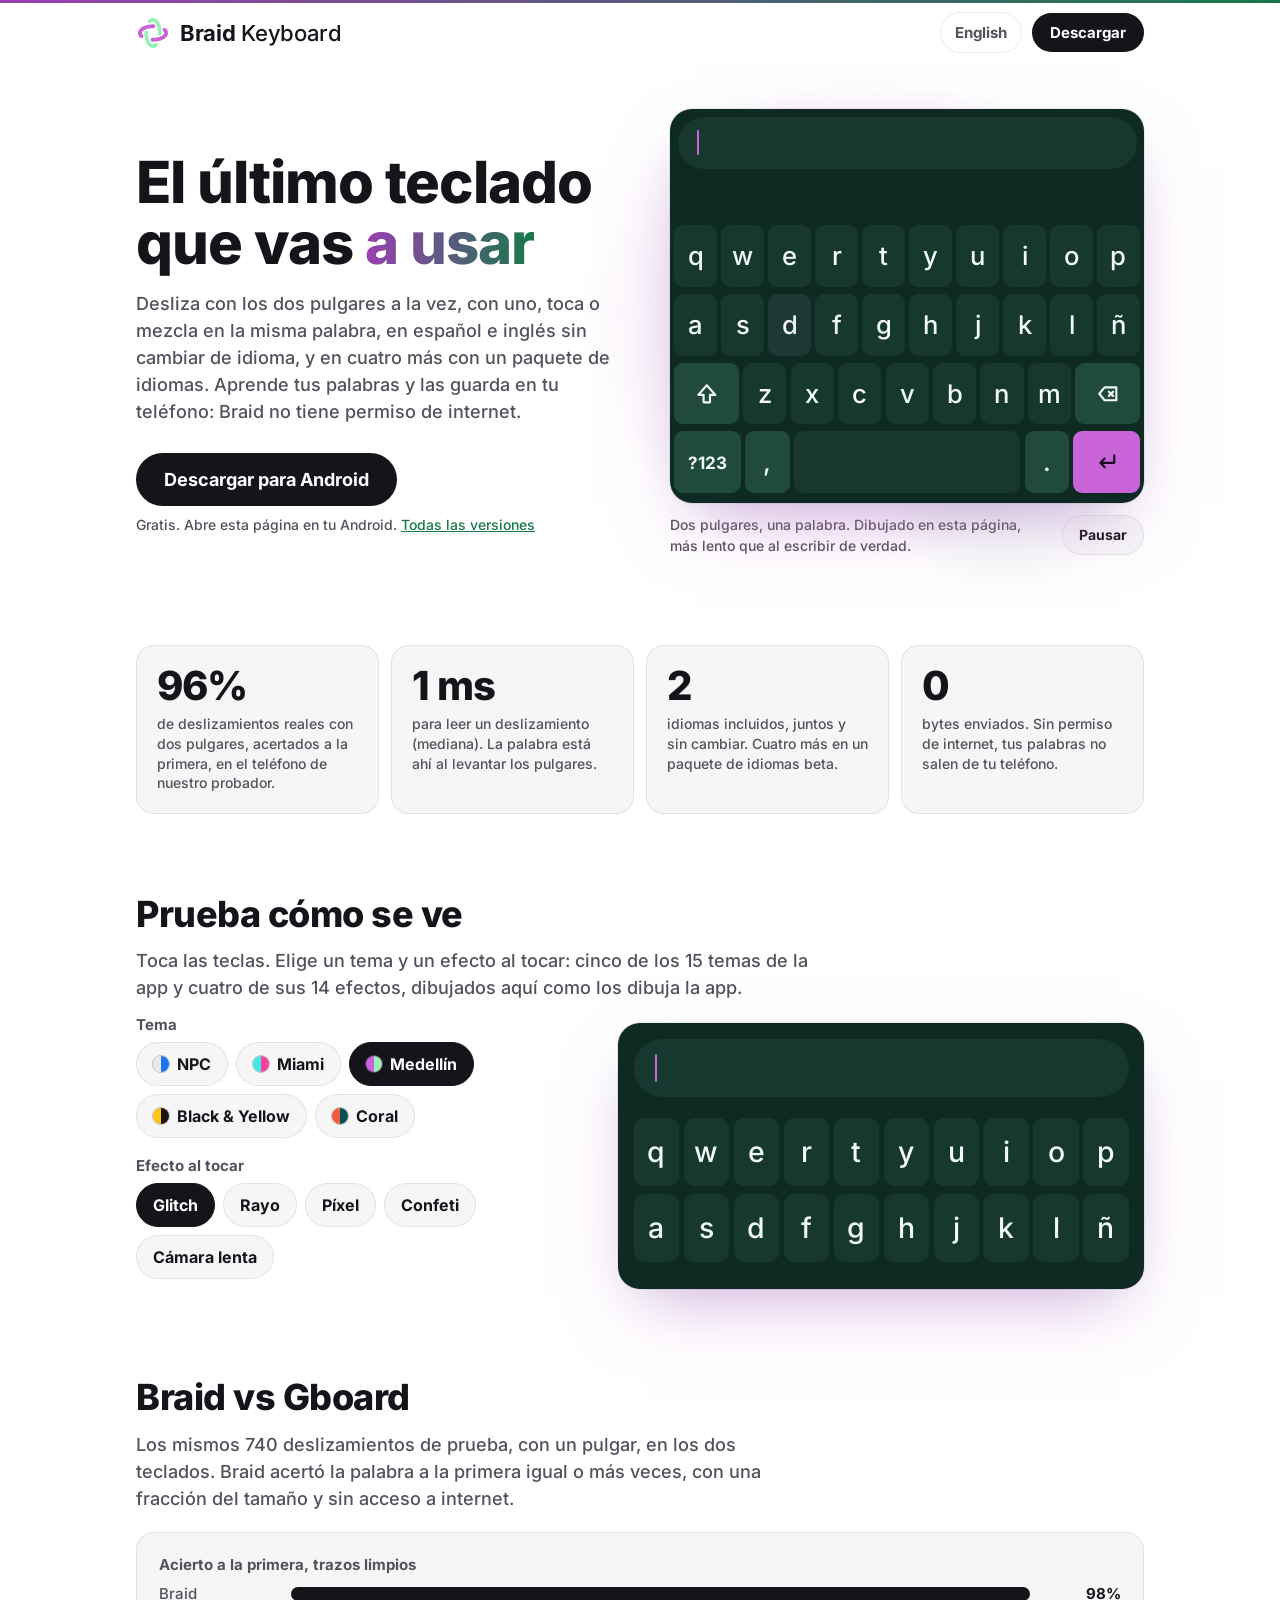
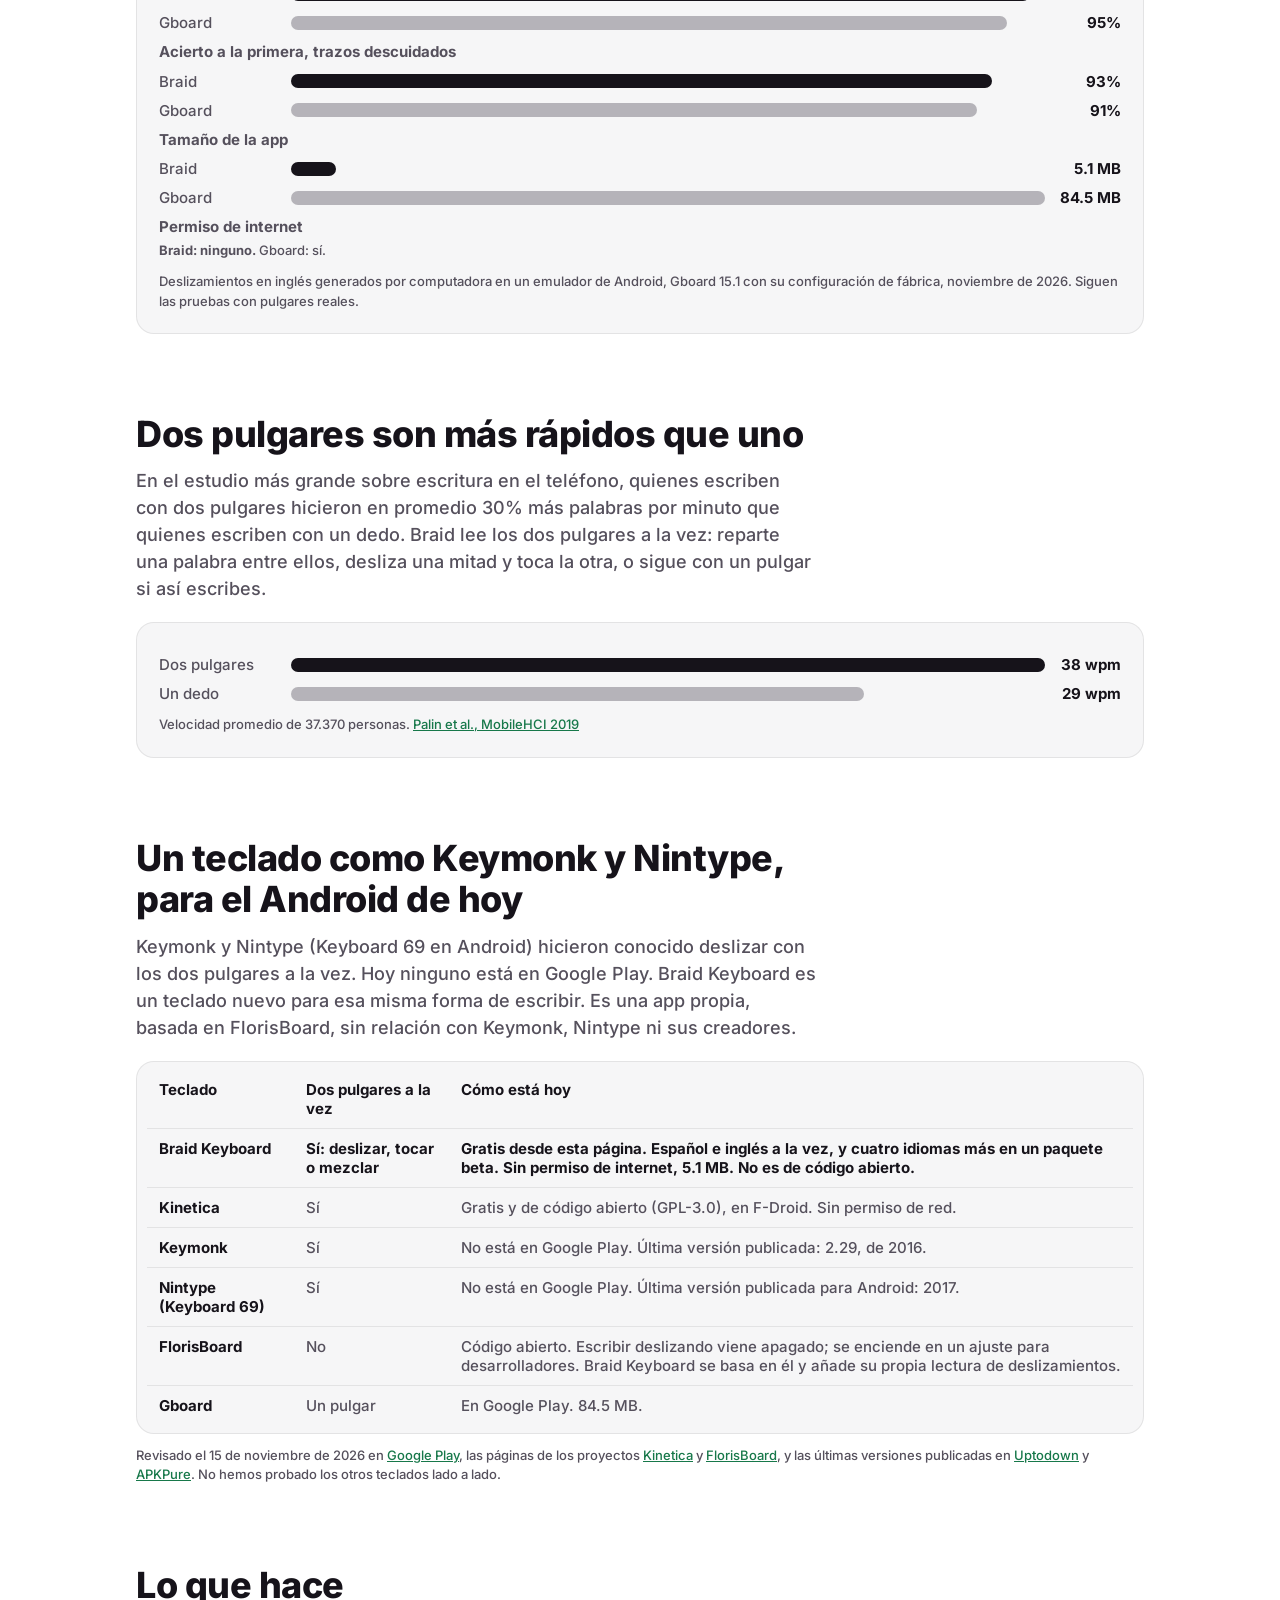
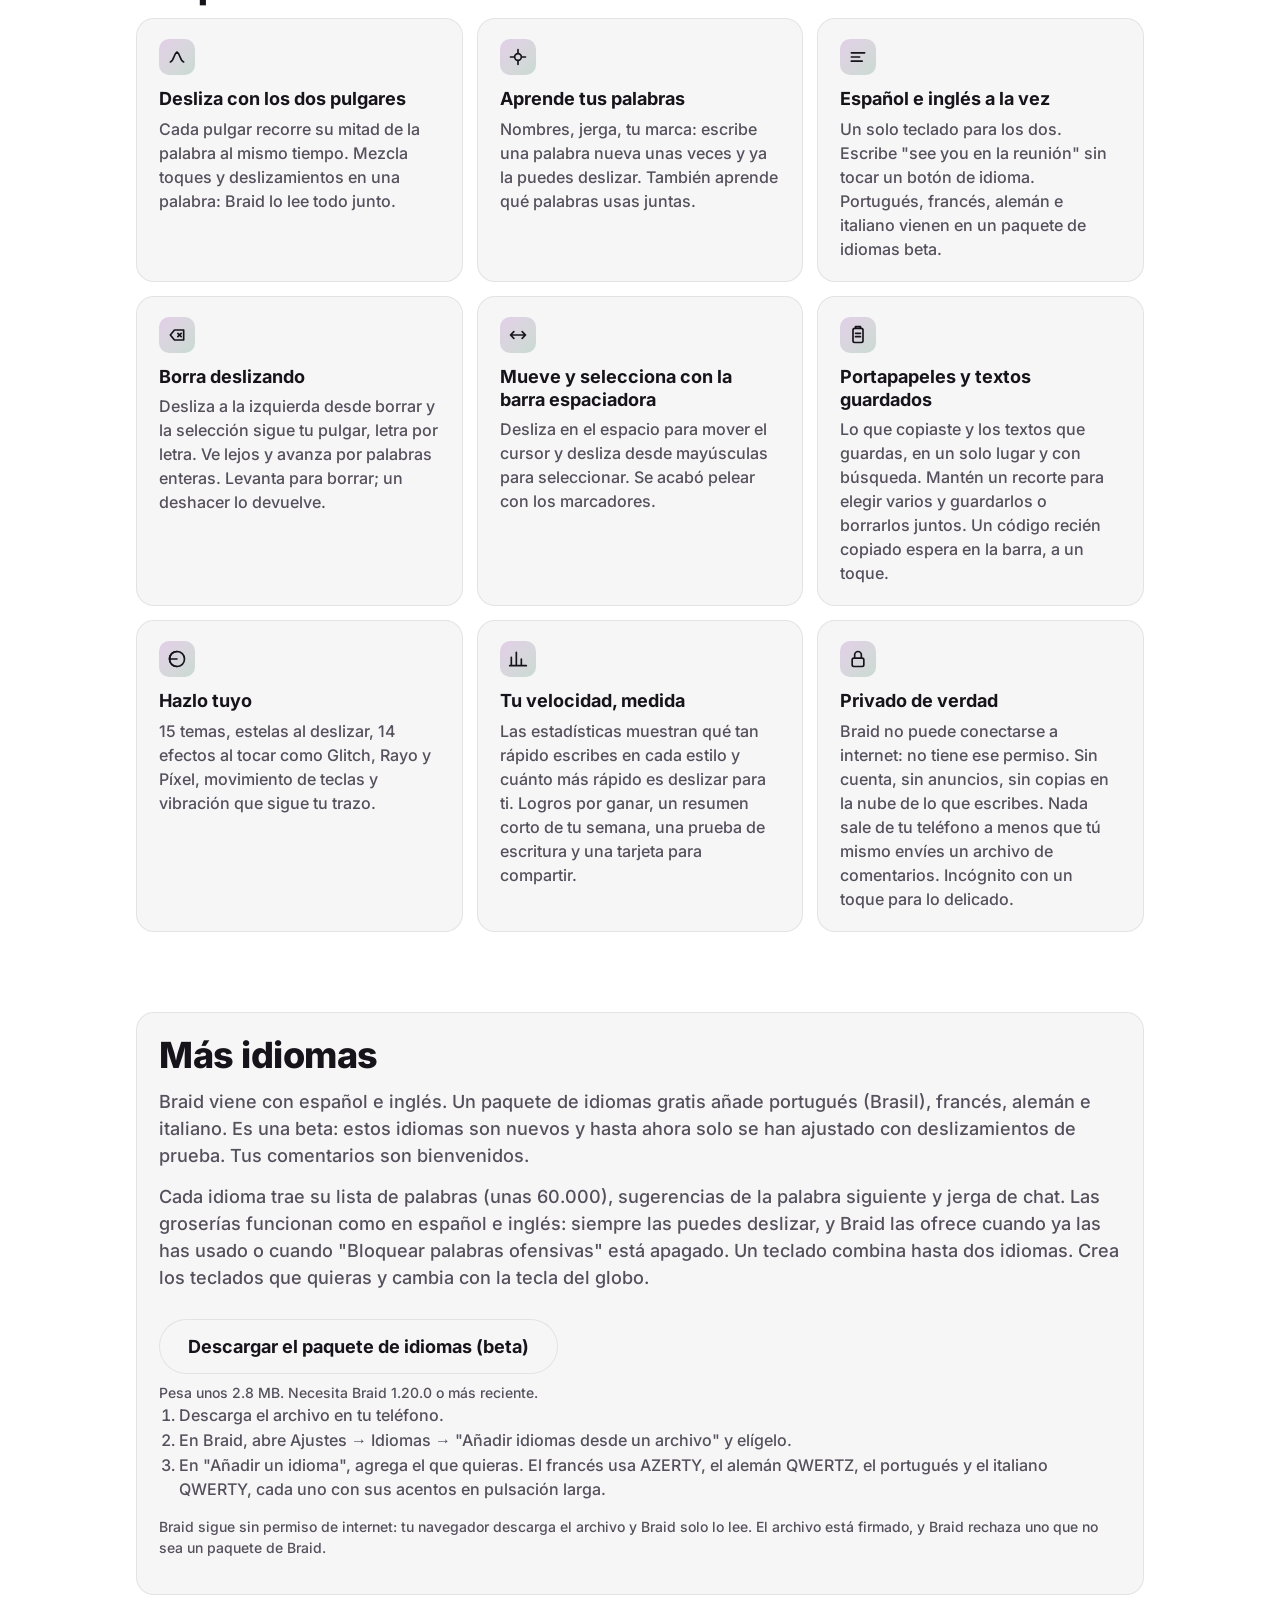
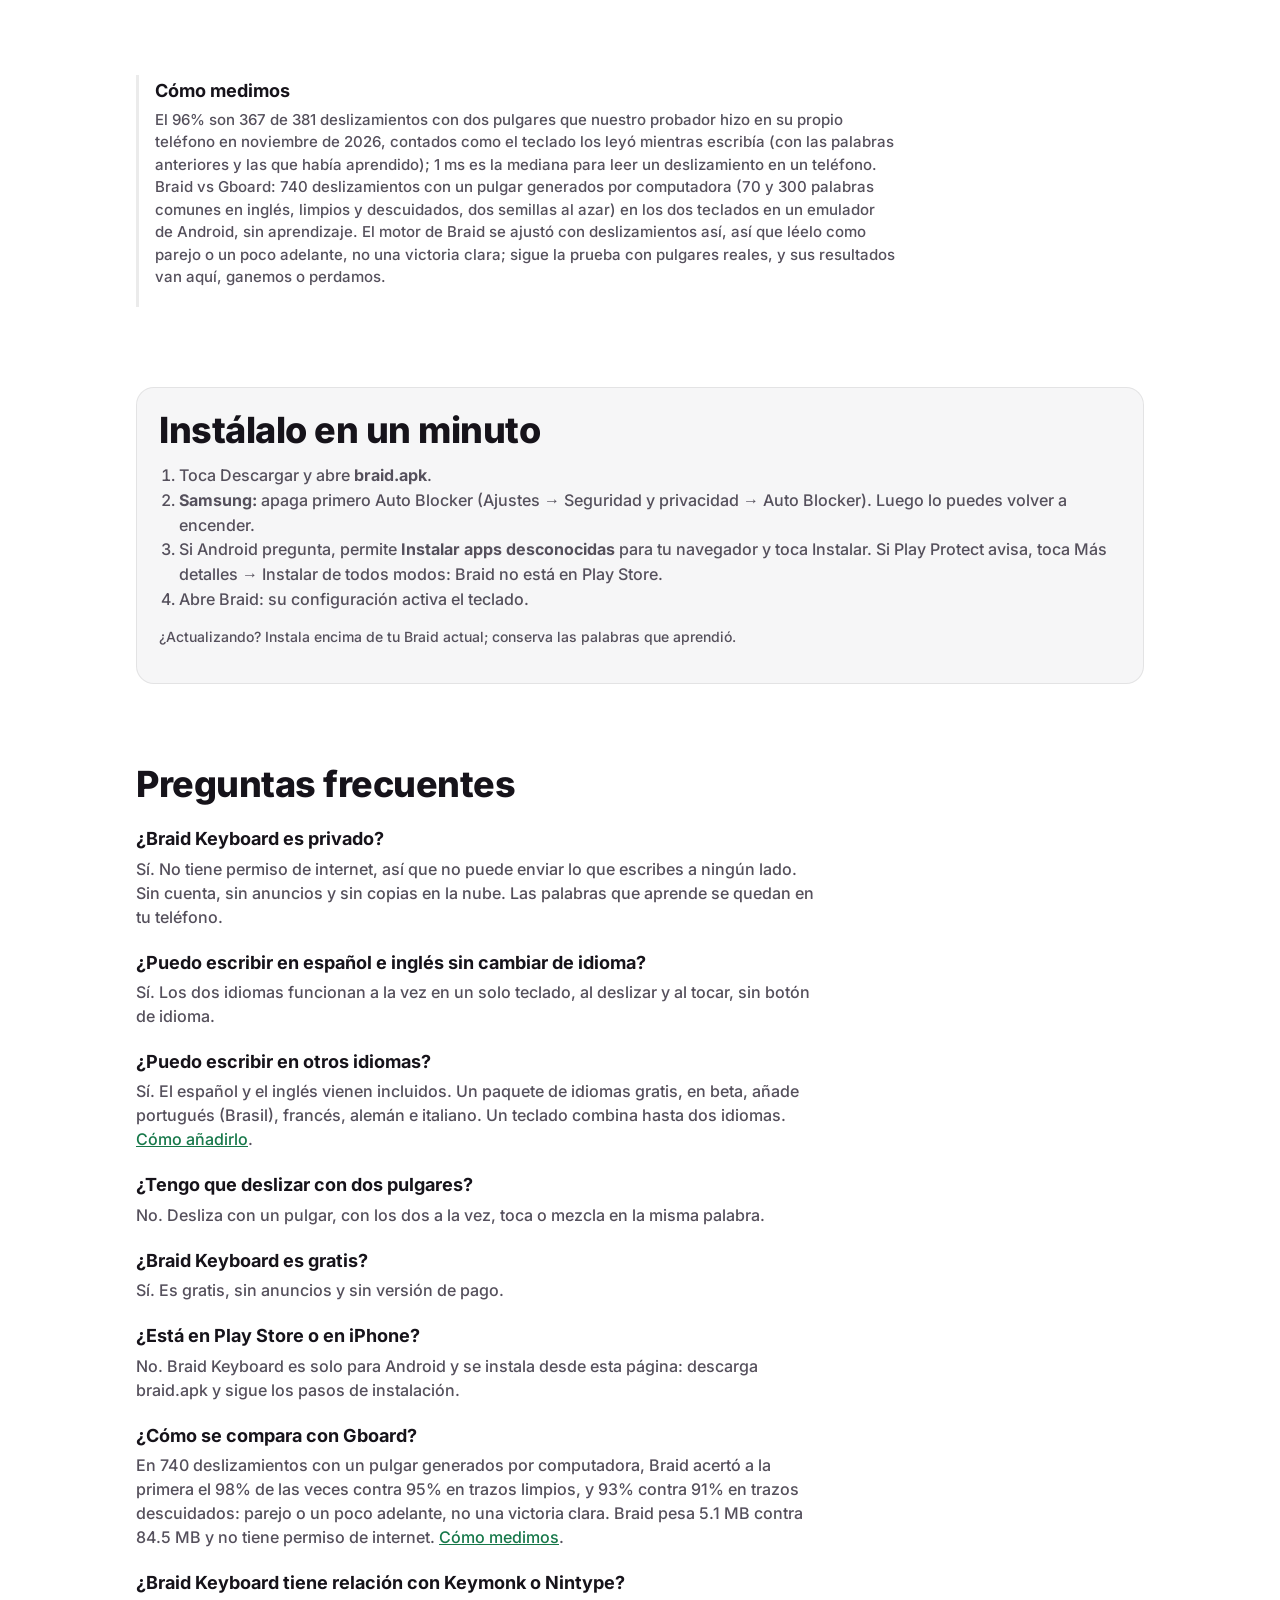
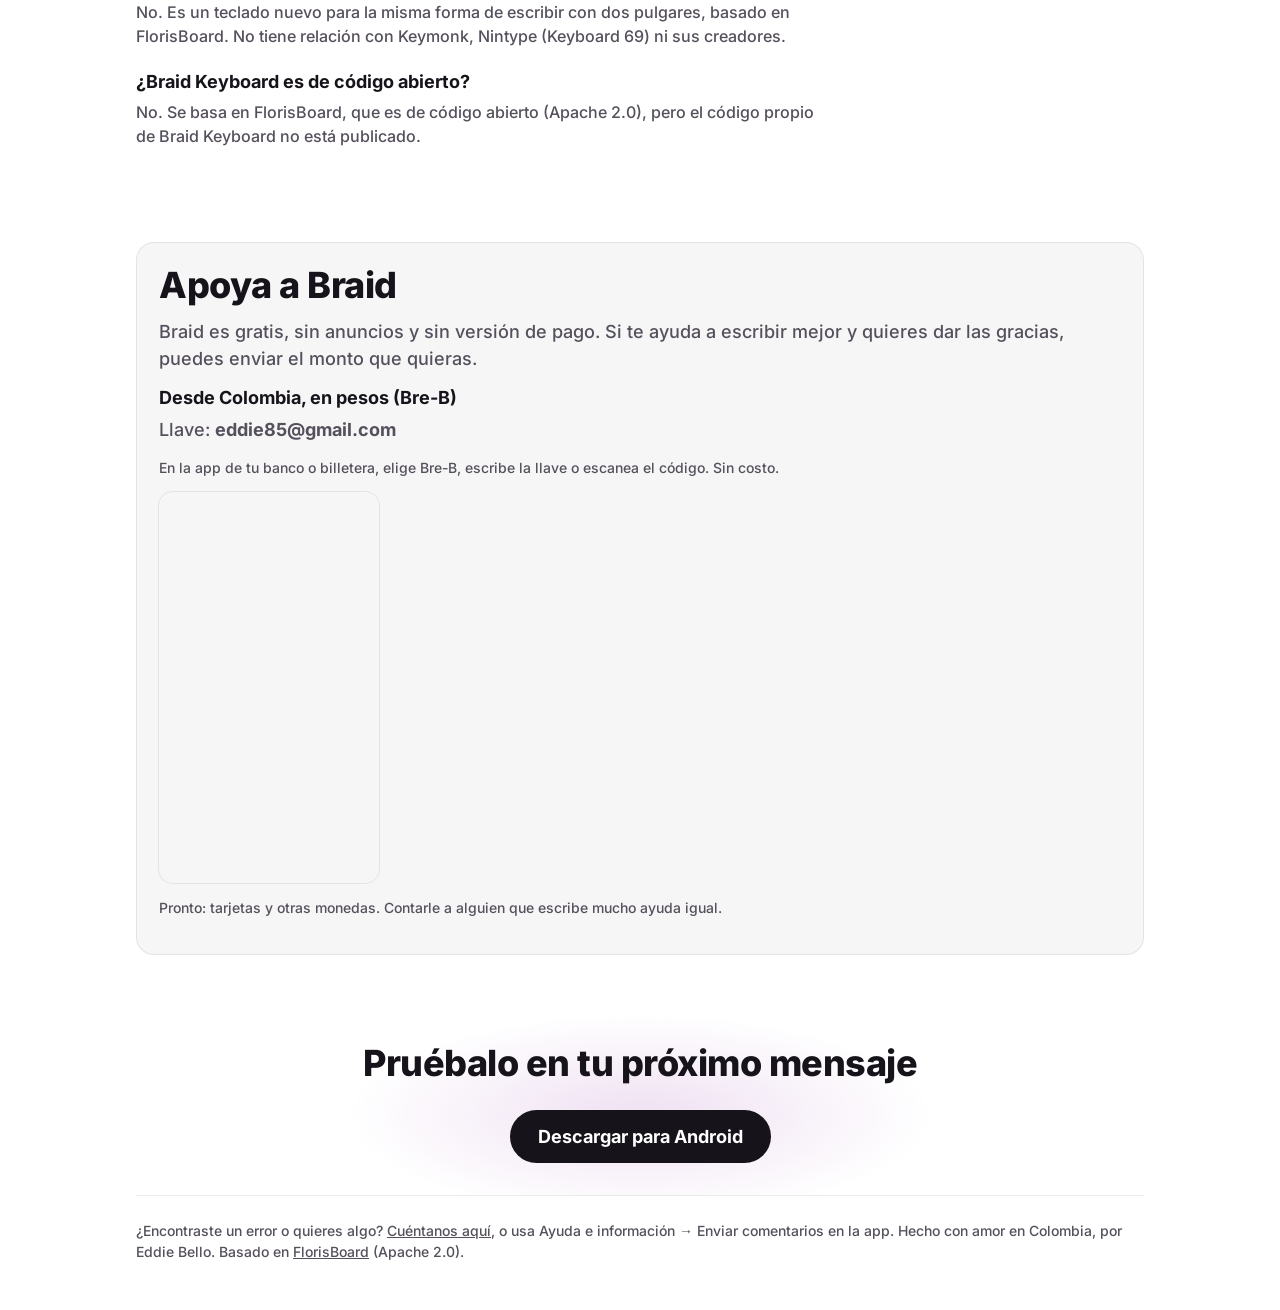
==== commit 7498cfad: "Language pack: Portuguese, French, German and Italian (beta) Co-Authored-By: Claude Fable 5.2 <norep" ====
--- a/docs/es/index.html
+++ b/docs/es/index.html
@@ -6,7 +6,7 @@
 <meta http-equiv="Content-Security-Policy" content="default-src 'none'; script-src 'self'; style-src 'self'; img-src 'self' data:; font-src 'self'; manifest-src 'self'; base-uri 'none'; form-action 'none'">
 <!-- Gemela en inglés de esta página: ../index.html. Cambia las dos en el mismo commit. -->
 <title>Teclado Android para deslizar con dos pulgares | Braid Keyboard</title>
-<meta name="description" content="Teclado gratis para Android para escribir deslizando con dos pulgares a la vez, como en Keymonk y Nintype. Español e inglés juntos. Privado: sin permiso de internet.">
+<meta name="description" content="Teclado gratis para Android para escribir deslizando con dos pulgares a la vez, como en Keymonk y Nintype. Español e inglés juntos, y más idiomas en un paquete (beta). Privado: sin permiso de internet.">
 <link rel="canonical" href="https://eddie85u.github.io/braidkeyboard/es/">
 <link rel="alternate" hreflang="en" href="https://eddie85u.github.io/braidkeyboard/">
 <link rel="alternate" hreflang="es" href="https://eddie85u.github.io/braidkeyboard/es/">
@@ -15,7 +15,7 @@
 <meta property="og:site_name" content="Braid Keyboard">
 <meta property="og:url" content="https://eddie85u.github.io/braidkeyboard/es/">
 <meta property="og:title" content="El último teclado que vas a usar">
-<meta property="og:description" content="Desliza con un pulgar o con dos, en español e inglés. Gratis para Android. Privado: sin permiso de internet.">
+<meta property="og:description" content="Desliza con un pulgar o con dos, en español e inglés, y más idiomas en un paquete. Gratis para Android. Privado: sin permiso de internet.">
 <meta property="og:image" content="https://eddie85u.github.io/braidkeyboard/og-braid-keyboard-es.jpg">
 <meta property="og:image:width" content="1200">
 <meta property="og:image:height" content="630">
@@ -35,11 +35,11 @@
 <script src="../page.js" defer></script>
 <script type="application/ld+json">
 {"@context":"https://schema.org","@graph":[
-{"@type":"Organization","@id":"https://eddie85u.github.io/braidkeyboard/#organization","name":"Braid Keyboard","url":"https://eddie85u.github.io/braidkeyboard/","logo":"https://eddie85u.github.io/braidkeyboard/icon-512.png","description":"Braid Keyboard es un teclado gratis para Android que lee dos pulgares a la vez, en español e inglés.","founder":{"@type":"Person","name":"Eddie Bello"},"sameAs":["https://github.com/eddie85u/braidkeyboard"]},
+{"@type":"Organization","@id":"https://eddie85u.github.io/braidkeyboard/#organization","name":"Braid Keyboard","url":"https://eddie85u.github.io/braidkeyboard/","logo":"https://eddie85u.github.io/braidkeyboard/icon-512.png","description":"Braid Keyboard es un teclado gratis para Android que lee dos pulgares a la vez, en español e inglés, con portugués, francés, alemán e italiano en un paquete de idiomas beta.","founder":{"@type":"Person","name":"Eddie Bello"},"sameAs":["https://github.com/eddie85u/braidkeyboard"]},
 {"@type":"WebSite","@id":"https://eddie85u.github.io/braidkeyboard/#website","name":"Braid Keyboard","alternateName":"Braid","url":"https://eddie85u.github.io/braidkeyboard/","publisher":{"@id":"https://eddie85u.github.io/braidkeyboard/#organization"},"inLanguage":["en","es"]},
-{"@type":"WebPage","@id":"https://eddie85u.github.io/braidkeyboard/es/#webpage","url":"https://eddie85u.github.io/braidkeyboard/es/","name":"Teclado Android para deslizar con dos pulgares | Braid Keyboard","description":"Teclado gratis para Android para escribir deslizando con dos pulgares a la vez, como en Keymonk y Nintype. Español e inglés juntos. Privado: sin permiso de internet.","isPartOf":{"@id":"https://eddie85u.github.io/braidkeyboard/#website"},"about":{"@id":"https://eddie85u.github.io/braidkeyboard/#app"},"inLanguage":"es"},
-{"@type":"MobileApplication","@id":"https://eddie85u.github.io/braidkeyboard/#app","name":"Braid Keyboard","url":"https://eddie85u.github.io/braidkeyboard/es/","description":"Un teclado para Android que lee dos pulgares a la vez. Desliza con un pulgar o con dos, toca o mezcla en la misma palabra, en español e inglés sin cambiar de idioma. No tiene permiso de internet.","operatingSystem":"Android","applicationCategory":"UtilitiesApplication","inLanguage":["en","es"],"fileSize":"5.1 MB","isAccessibleForFree":true,"offers":{"@type":"Offer","price":"0","priceCurrency":"USD"},"downloadUrl":"https://github.com/eddie85u/braidkeyboard/releases/latest/download/braid.apk","image":"https://eddie85u.github.io/braidkeyboard/og-braid-keyboard-es.jpg","author":{"@id":"https://eddie85u.github.io/braidkeyboard/#organization"}},
-{"@type":"FAQPage","@id":"https://eddie85u.github.io/braidkeyboard/es/#faq","inLanguage":"es","mainEntity":[{"@type":"Question","name":"¿Braid Keyboard es privado?","acceptedAnswer":{"@type":"Answer","text":"Sí. No tiene permiso de internet, así que no puede enviar lo que escribes a ningún lado. Sin cuenta, sin anuncios y sin copias en la nube. Las palabras que aprende se quedan en tu teléfono."}},{"@type":"Question","name":"¿Puedo escribir en español e inglés sin cambiar de idioma?","acceptedAnswer":{"@type":"Answer","text":"Sí. Los dos idiomas funcionan a la vez en un solo teclado, al deslizar y al tocar, sin botón de idioma."}},{"@type":"Question","name":"¿Tengo que deslizar con dos pulgares?","acceptedAnswer":{"@type":"Answer","text":"No. Desliza con un pulgar, con los dos a la vez, toca o mezcla en la misma palabra."}},{"@type":"Question","name":"¿Braid Keyboard es gratis?","acceptedAnswer":{"@type":"Answer","text":"Sí. Es gratis, sin anuncios y sin versión de pago."}},{"@type":"Question","name":"¿Está en Play Store o en iPhone?","acceptedAnswer":{"@type":"Answer","text":"No. Braid Keyboard es solo para Android y se instala desde esta página: descarga braid.apk y sigue los pasos de instalación."}},{"@type":"Question","name":"¿Cómo se compara con Gboard?","acceptedAnswer":{"@type":"Answer","text":"En 740 deslizamientos con un pulgar generados por computadora, Braid acertó a la primera el 98% de las veces contra 95% en trazos limpios, y 93% contra 91% en trazos descuidados: parejo o un poco adelante, no una victoria clara. Braid pesa 5.1 MB contra 84.5 MB y no tiene permiso de internet."}},{"@type":"Question","name":"¿Braid Keyboard tiene relación con Keymonk o Nintype?","acceptedAnswer":{"@type":"Answer","text":"No. Es un teclado nuevo para la misma forma de escribir con dos pulgares, basado en FlorisBoard. No tiene relación con Keymonk, Nintype (Keyboard 69) ni sus creadores."}},{"@type":"Question","name":"¿Braid Keyboard es de código abierto?","acceptedAnswer":{"@type":"Answer","text":"No. Se basa en FlorisBoard, que es de código abierto (Apache 2.0), pero el código propio de Braid Keyboard no está publicado."}}]}
+{"@type":"WebPage","@id":"https://eddie85u.github.io/braidkeyboard/es/#webpage","url":"https://eddie85u.github.io/braidkeyboard/es/","name":"Teclado Android para deslizar con dos pulgares | Braid Keyboard","description":"Teclado gratis para Android para escribir deslizando con dos pulgares a la vez, como en Keymonk y Nintype. Español e inglés juntos, y más idiomas en un paquete (beta). Privado: sin permiso de internet.","isPartOf":{"@id":"https://eddie85u.github.io/braidkeyboard/#website"},"about":{"@id":"https://eddie85u.github.io/braidkeyboard/#app"},"inLanguage":"es"},
+{"@type":"MobileApplication","@id":"https://eddie85u.github.io/braidkeyboard/#app","name":"Braid Keyboard","url":"https://eddie85u.github.io/braidkeyboard/es/","description":"Un teclado para Android que lee dos pulgares a la vez. Desliza con un pulgar o con dos, toca o mezcla en la misma palabra, en español e inglés sin cambiar de idioma. Un paquete de idiomas beta añade portugués (Brasil), francés, alemán e italiano. No tiene permiso de internet.","operatingSystem":"Android","applicationCategory":"UtilitiesApplication","inLanguage":["en","es","pt-BR","fr","de","it"],"fileSize":"5.1 MB","isAccessibleForFree":true,"offers":{"@type":"Offer","price":"0","priceCurrency":"USD"},"downloadUrl":"https://github.com/eddie85u/braidkeyboard/releases/latest/download/braid.apk","image":"https://eddie85u.github.io/braidkeyboard/og-braid-keyboard-es.jpg","author":{"@id":"https://eddie85u.github.io/braidkeyboard/#organization"}},
+{"@type":"FAQPage","@id":"https://eddie85u.github.io/braidkeyboard/es/#faq","inLanguage":"es","mainEntity":[{"@type":"Question","name":"¿Braid Keyboard es privado?","acceptedAnswer":{"@type":"Answer","text":"Sí. No tiene permiso de internet, así que no puede enviar lo que escribes a ningún lado. Sin cuenta, sin anuncios y sin copias en la nube. Las palabras que aprende se quedan en tu teléfono."}},{"@type":"Question","name":"¿Puedo escribir en español e inglés sin cambiar de idioma?","acceptedAnswer":{"@type":"Answer","text":"Sí. Los dos idiomas funcionan a la vez en un solo teclado, al deslizar y al tocar, sin botón de idioma."}},{"@type":"Question","name":"¿Puedo escribir en otros idiomas?","acceptedAnswer":{"@type":"Answer","text":"Sí. El español y el inglés vienen incluidos. Un paquete de idiomas gratis, en beta, añade portugués (Brasil), francés, alemán e italiano. Un teclado combina hasta dos idiomas. Necesita Braid 1.20.0 o más reciente."}},{"@type":"Question","name":"¿Tengo que deslizar con dos pulgares?","acceptedAnswer":{"@type":"Answer","text":"No. Desliza con un pulgar, con los dos a la vez, toca o mezcla en la misma palabra."}},{"@type":"Question","name":"¿Braid Keyboard es gratis?","acceptedAnswer":{"@type":"Answer","text":"Sí. Es gratis, sin anuncios y sin versión de pago."}},{"@type":"Question","name":"¿Está en Play Store o en iPhone?","acceptedAnswer":{"@type":"Answer","text":"No. Braid Keyboard es solo para Android y se instala desde esta página: descarga braid.apk y sigue los pasos de instalación."}},{"@type":"Question","name":"¿Cómo se compara con Gboard?","acceptedAnswer":{"@type":"Answer","text":"En 740 deslizamientos con un pulgar generados por computadora, Braid acertó a la primera el 98% de las veces contra 95% en trazos limpios, y 93% contra 91% en trazos descuidados: parejo o un poco adelante, no una victoria clara. Braid pesa 5.1 MB contra 84.5 MB y no tiene permiso de internet."}},{"@type":"Question","name":"¿Braid Keyboard tiene relación con Keymonk o Nintype?","acceptedAnswer":{"@type":"Answer","text":"No. Es un teclado nuevo para la misma forma de escribir con dos pulgares, basado en FlorisBoard. No tiene relación con Keymonk, Nintype (Keyboard 69) ni sus creadores."}},{"@type":"Question","name":"¿Braid Keyboard es de código abierto?","acceptedAnswer":{"@type":"Answer","text":"No. Se basa en FlorisBoard, que es de código abierto (Apache 2.0), pero el código propio de Braid Keyboard no está publicado."}}]}
 ]}
 </script>
 </head>
@@ -54,7 +54,7 @@
   <div class="hero">
     <section>
       <h1>El último teclado que vas <span class="b">a usar</span></h1>
-      <p>Desliza con los dos pulgares a la vez, con uno, toca o mezcla en la misma palabra, en español e inglés sin cambiar de idioma. Aprende tus palabras y las guarda en tu teléfono: Braid no tiene permiso de internet.</p>
+      <p>Desliza con los dos pulgares a la vez, con uno, toca o mezcla en la misma palabra, en español e inglés sin cambiar de idioma, y en cuatro más con un paquete de idiomas. Aprende tus palabras y las guarda en tu teléfono: Braid no tiene permiso de internet.</p>
       <a class="btn" href="https://github.com/eddie85u/braidkeyboard/releases/latest/download/braid.apk">Descargar para Android</a>
       <div class="small">Gratis. Abre esta página en tu Android. <a href="https://github.com/eddie85u/braidkeyboard/releases/latest">Todas las versiones</a></div>
     </section>
@@ -79,7 +79,7 @@
     <div class="stats">
       <div class="stat"><div class="num">96%</div><p>de deslizamientos reales con dos pulgares, acertados a la primera, en el teléfono de nuestro probador.</p></div>
       <div class="stat"><div class="num">1 ms</div><p>para leer un deslizamiento (mediana). La palabra está ahí al levantar los pulgares.</p></div>
-      <div class="stat"><div class="num">2</div><p>idiomas en uno: español e inglés juntos, sin cambiar.</p></div>
+      <div class="stat"><div class="num">2</div><p>idiomas incluidos, juntos y sin cambiar. Cuatro más en un paquete de idiomas beta.</p></div>
       <div class="stat"><div class="num">0</div><p>bytes enviados. Sin permiso de internet, tus palabras no salen de tu teléfono.</p></div>
     </div>
   </section>
@@ -155,7 +155,7 @@
       <h2>Un teclado como Keymonk y Nintype, para el Android de hoy</h2>
       <p>Keymonk y Nintype (Keyboard 69 en Android) hicieron conocido deslizar con los dos pulgares a la vez. Hoy ninguno está en Google Play. Braid Keyboard es un teclado nuevo para esa misma forma de escribir. Es una app propia, basada en FlorisBoard, sin relación con Keymonk, Nintype ni sus creadores.</p>
     </div>
-    <div class="scroll-x"><table class="rivals"><thead><tr><th scope="col">Teclado</th><th scope="col">Dos pulgares a la vez</th><th scope="col">Cómo está hoy</th></tr></thead><tbody><tr class="us"><th scope="row">Braid Keyboard</th><td>Sí: deslizar, tocar o mezclar</td><td>Gratis desde esta página. Español e inglés a la vez, sin permiso de internet, 5.1 MB. No es de código abierto.</td></tr><tr><th scope="row">Kinetica</th><td>Sí</td><td>Gratis y de código abierto (GPL-3.0), en F-Droid. Sin permiso de red.</td></tr><tr><th scope="row">Keymonk</th><td>Sí</td><td>No está en Google Play. Última versión publicada: 2.29, de 2016.</td></tr><tr><th scope="row">Nintype (Keyboard 69)</th><td>Sí</td><td>No está en Google Play. Última versión publicada para Android: 2017.</td></tr><tr><th scope="row">FlorisBoard</th><td>No</td><td>Código abierto. Escribir deslizando viene apagado; se enciende en un ajuste para desarrolladores. Braid Keyboard se basa en él y añade su propia lectura de deslizamientos.</td></tr><tr><th scope="row">Gboard</th><td>Un pulgar</td><td>En Google Play. 84.5 MB.</td></tr></tbody></table></div>
+    <div class="scroll-x"><table class="rivals"><thead><tr><th scope="col">Teclado</th><th scope="col">Dos pulgares a la vez</th><th scope="col">Cómo está hoy</th></tr></thead><tbody><tr class="us"><th scope="row">Braid Keyboard</th><td>Sí: deslizar, tocar o mezclar</td><td>Gratis desde esta página. Español e inglés a la vez, y cuatro idiomas más en un paquete beta. Sin permiso de internet, 5.1 MB. No es de código abierto.</td></tr><tr><th scope="row">Kinetica</th><td>Sí</td><td>Gratis y de código abierto (GPL-3.0), en F-Droid. Sin permiso de red.</td></tr><tr><th scope="row">Keymonk</th><td>Sí</td><td>No está en Google Play. Última versión publicada: 2.29, de 2016.</td></tr><tr><th scope="row">Nintype (Keyboard 69)</th><td>Sí</td><td>No está en Google Play. Última versión publicada para Android: 2017.</td></tr><tr><th scope="row">FlorisBoard</th><td>No</td><td>Código abierto. Escribir deslizando viene apagado; se enciende en un ajuste para desarrolladores. Braid Keyboard se basa en él y añade su propia lectura de deslizamientos.</td></tr><tr><th scope="row">Gboard</th><td>Un pulgar</td><td>En Google Play. 84.5 MB.</td></tr></tbody></table></div>
     <p class="src">Revisado el 15 de noviembre de 2026 en <a href="https://play.google.com/store/apps">Google Play</a>, las páginas de los proyectos <a href="https://github.com/lurebat/kinetica">Kinetica</a> y <a href="https://github.com/florisboard/florisboard/discussions/2797">FlorisBoard</a>, y las últimas versiones publicadas en <a href="https://keymonk-free.en.uptodown.com/android/download">Uptodown</a> y <a href="https://apkpure.com/keyboard-69/com.jormy.sixtynine">APKPure</a>. No hemos probado los otros teclados lado a lado.</p>
   </section>
   <section class="block">
@@ -163,7 +163,7 @@
     <div class="grid">
       <div class="card"><div class="ico"><svg viewBox="0 0 24 24" aria-hidden="true"><path d="M4 18c5-2 4-10 8-12M20 18c-5-2-4-10-8-12"/></svg></div><h3>Desliza con los dos pulgares</h3><p>Cada pulgar recorre su mitad de la palabra al mismo tiempo. Mezcla toques y deslizamientos en una palabra: Braid lo lee todo junto.</p></div>
       <div class="card"><div class="ico"><svg viewBox="0 0 24 24" aria-hidden="true"><path d="M12 3v4M12 17v4M3 12h4M17 12h4"/><circle cx="12" cy="12" r="4"/></svg></div><h3>Aprende tus palabras</h3><p>Nombres, jerga, tu marca: escribe una palabra nueva unas veces y ya la puedes deslizar. También aprende qué palabras usas juntas.</p></div>
-      <div class="card"><div class="ico"><svg viewBox="0 0 24 24" aria-hidden="true"><path d="M4 7h16M4 12h10M4 17h13"/></svg></div><h3>Español e inglés a la vez</h3><p>Un solo teclado para los dos. Escribe "see you en la reunión" sin tocar un botón de idioma.</p></div>
+      <div class="card"><div class="ico"><svg viewBox="0 0 24 24" aria-hidden="true"><path d="M4 7h16M4 12h10M4 17h13"/></svg></div><h3>Español e inglés a la vez</h3><p>Un solo teclado para los dos. Escribe "see you en la reunión" sin tocar un botón de idioma. Portugués, francés, alemán e italiano vienen en un paquete de idiomas beta.</p></div>
       <div class="card"><div class="ico"><svg viewBox="0 0 24 24" aria-hidden="true"><path d="M20 6H9l-5 6 5 6h11z"/><path d="M13 10l4 4M17 10l-4 4"/></svg></div><h3>Borra deslizando</h3><p>Desliza a la izquierda desde borrar y la selección sigue tu pulgar, letra por letra. Ve lejos y avanza por palabras enteras. Levanta para borrar; un deshacer lo devuelve.</p></div>
       <div class="card"><div class="ico"><svg viewBox="0 0 24 24" aria-hidden="true"><path d="M3 12h18M7 8l-4 4 4 4M17 8l4 4-4 4"/></svg></div><h3>Mueve y selecciona con la barra espaciadora</h3><p>Desliza en el espacio para mover el cursor y desliza desde mayúsculas para seleccionar. Se acabó pelear con los marcadores.</p></div>
       <div class="card"><div class="ico"><svg viewBox="0 0 24 24" aria-hidden="true"><rect x="6" y="4" width="12" height="17" rx="2"/><path d="M9 4V2h6v2M9 10h6M9 14h6"/></svg></div><h3>Portapapeles y textos guardados</h3><p>Lo que copiaste y los textos que guardas, en un solo lugar y con búsqueda. Mantén un recorte para elegir varios y guardarlos o borrarlos juntos. Un código recién copiado espera en la barra, a un toque.</p></div>
@@ -172,6 +172,17 @@
       <div class="card"><div class="ico"><svg viewBox="0 0 24 24" aria-hidden="true"><rect x="5" y="11" width="14" height="10" rx="2"/><path d="M8 11V7a4 4 0 0 1 8 0v4"/></svg></div><h3>Privado de verdad</h3><p>Braid no puede conectarse a internet: no tiene ese permiso. Sin cuenta, sin anuncios, sin copias en la nube de lo que escribes. Nada sale de tu teléfono a menos que tú mismo envíes un archivo de comentarios. Incógnito con un toque para lo delicado.</p></div>
     </div>
   </section>
+  <section class="block" id="languages">
+    <div class="steps">
+      <h2>Más idiomas</h2>
+      <p>Braid viene con español e inglés. Un paquete de idiomas gratis añade portugués (Brasil), francés, alemán e italiano. Es una beta: estos idiomas son nuevos y hasta ahora solo se han ajustado con deslizamientos de prueba. Tus comentarios son bienvenidos.</p>
+      <p>Cada idioma trae su lista de palabras (unas 60.000), sugerencias de la palabra siguiente y jerga de chat. Las groserías funcionan como en español e inglés: siempre las puedes deslizar, y Braid las ofrece cuando ya las has usado o cuando "Bloquear palabras ofensivas" está apagado. Un teclado combina hasta dos idiomas. Crea los teclados que quieras y cambia con la tecla del globo.</p>
+      <a class="btn alt" href="https://github.com/eddie85u/braidkeyboard/releases/latest/download/braid-languages-1.braidpack">Descargar el paquete de idiomas (beta)</a>
+      <div class="small">Pesa unos 2.8 MB. Necesita Braid 1.20.0 o más reciente.</div>
+      <ol><li>Descarga el archivo en tu teléfono.</li><li>En Braid, abre Ajustes → Idiomas → "Añadir idiomas desde un archivo" y elígelo.</li><li>En "Añadir un idioma", agrega el que quieras. El francés usa AZERTY, el alemán QWERTZ, el portugués y el italiano QWERTY, cada uno con sus acentos en pulsación larga.</li></ol>
+      <p class="small mt">Braid sigue sin permiso de internet: tu navegador descarga el archivo y Braid solo lo lee. El archivo está firmado, y Braid rechaza uno que no sea un paquete de Braid.</p>
+    </div>
+  </section>
   <section class="block">
     <div class="honest" id="measure">
       <h2 class="h3">Cómo medimos</h2>
@@ -192,6 +203,8 @@
       <p>Sí. No tiene permiso de internet, así que no puede enviar lo que escribes a ningún lado. Sin cuenta, sin anuncios y sin copias en la nube. Las palabras que aprende se quedan en tu teléfono.</p>
       <h3>¿Puedo escribir en español e inglés sin cambiar de idioma?</h3>
       <p>Sí. Los dos idiomas funcionan a la vez en un solo teclado, al deslizar y al tocar, sin botón de idioma.</p>
+      <h3>¿Puedo escribir en otros idiomas?</h3>
+      <p>Sí. El español y el inglés vienen incluidos. Un paquete de idiomas gratis, en beta, añade portugués (Brasil), francés, alemán e italiano. Un teclado combina hasta dos idiomas. <a href="#languages">Cómo añadirlo</a>.</p>
       <h3>¿Tengo que deslizar con dos pulgares?</h3>
       <p>No. Desliza con un pulgar, con los dos a la vez, toca o mezcla en la misma palabra.</p>
       <h3>¿Braid Keyboard es gratis?</h3>
--- a/docs/page.css
+++ b/docs/page.css
@@ -103,6 +103,7 @@
 /* Round 2: polish. Everything here is decoration: the page reads the same without it. */
 .top{position:sticky;top:0;z-index:4;padding:12px 0;background:color-mix(in srgb,var(--bg) 82%,transparent);backdrop-filter:blur(14px);-webkit-backdrop-filter:blur(14px)}
 .top .right{display:flex;align-items:center;gap:10px}
+.btn.alt{background:var(--card);color:var(--text);border:1px solid var(--line)}
 .btn.sm{display:none;margin:0;padding:10px 18px;font-size:15px}
 @media(min-width:640px){.btn.sm{display:inline-block}}
 .hero{position:relative;isolation:isolate}
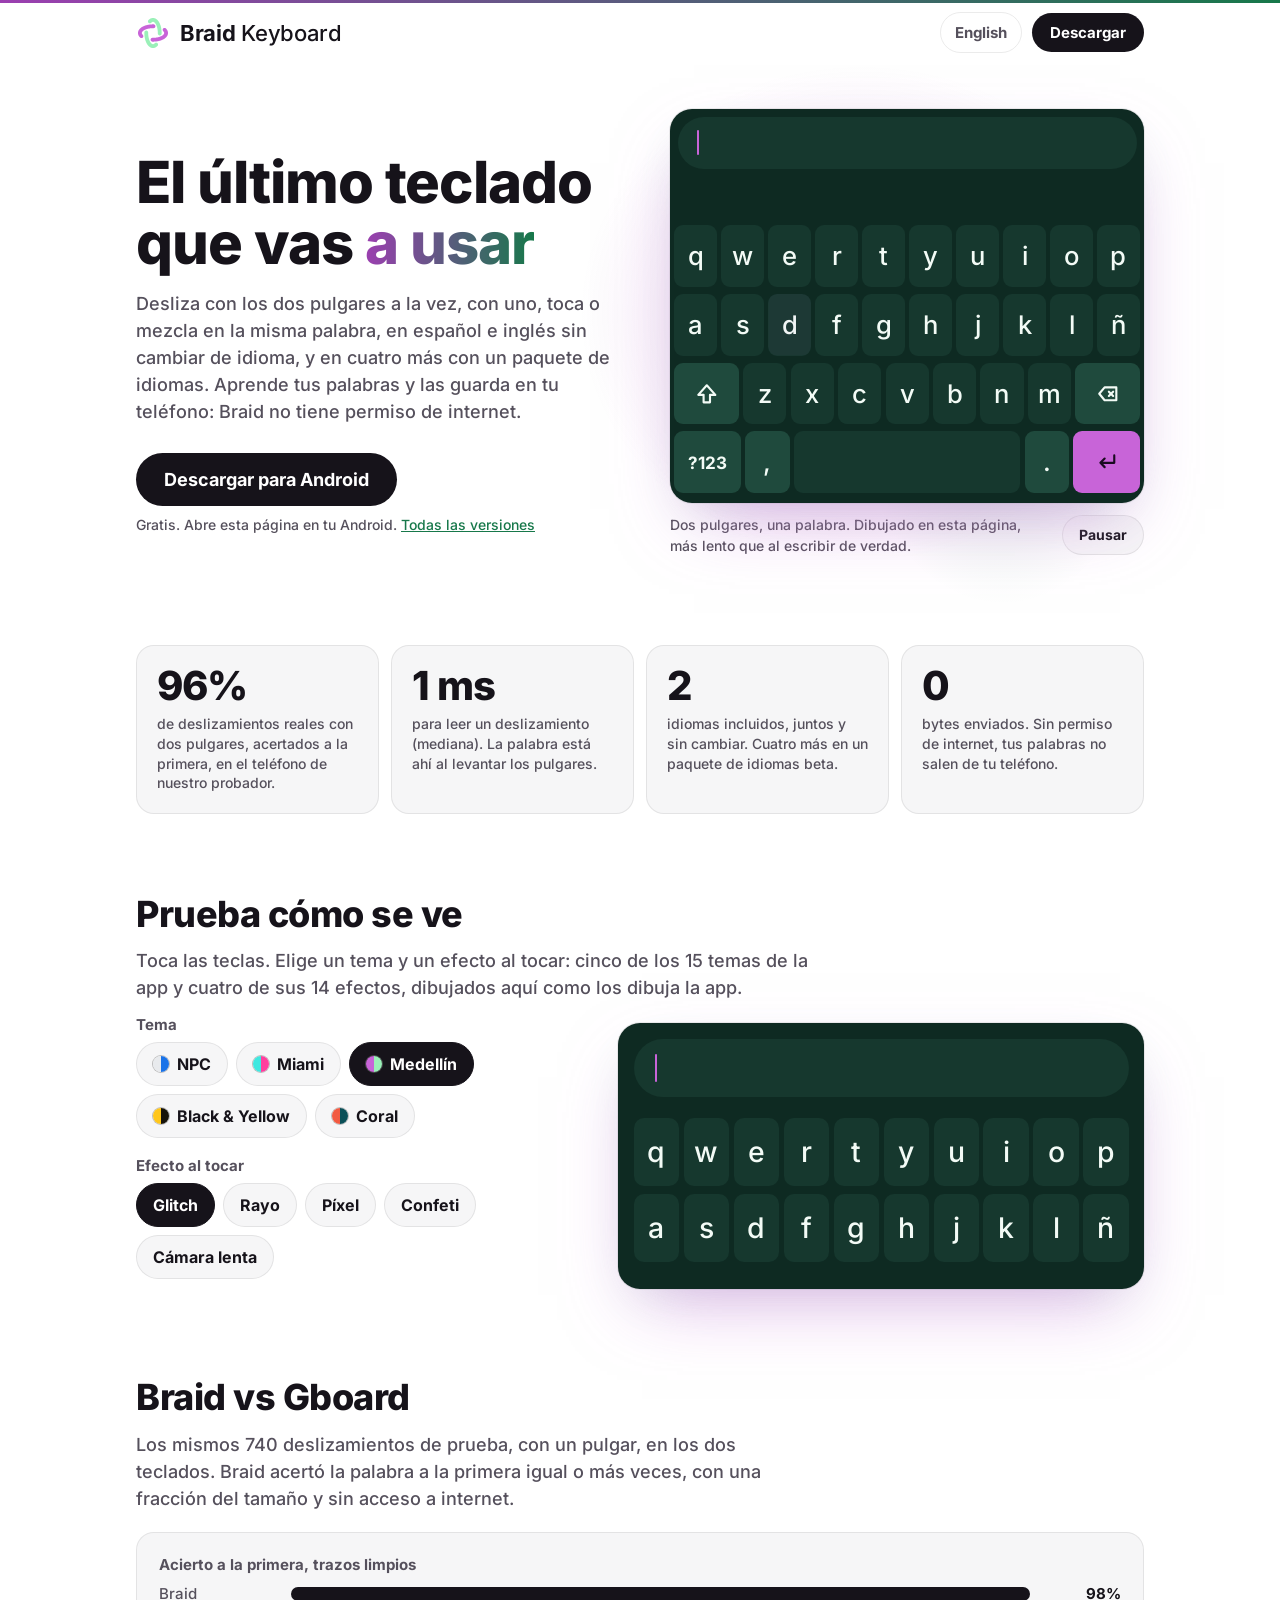
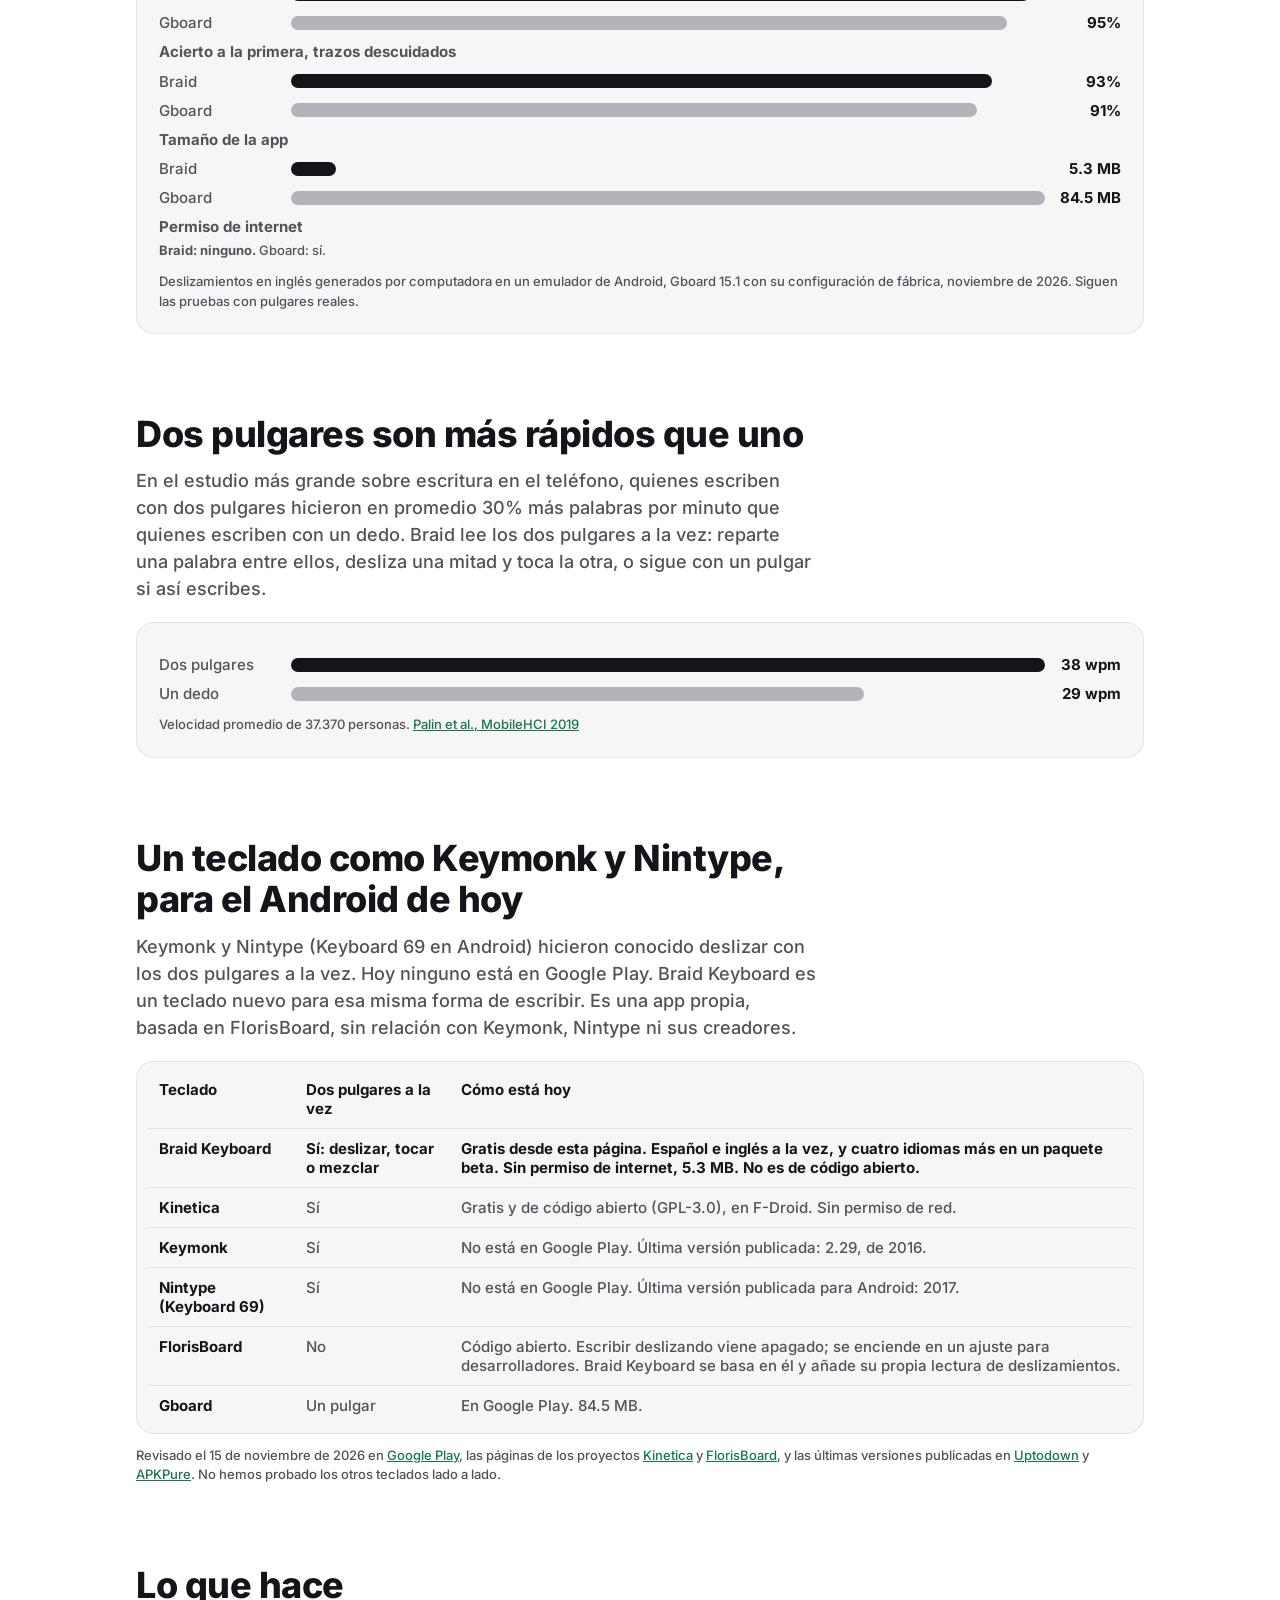
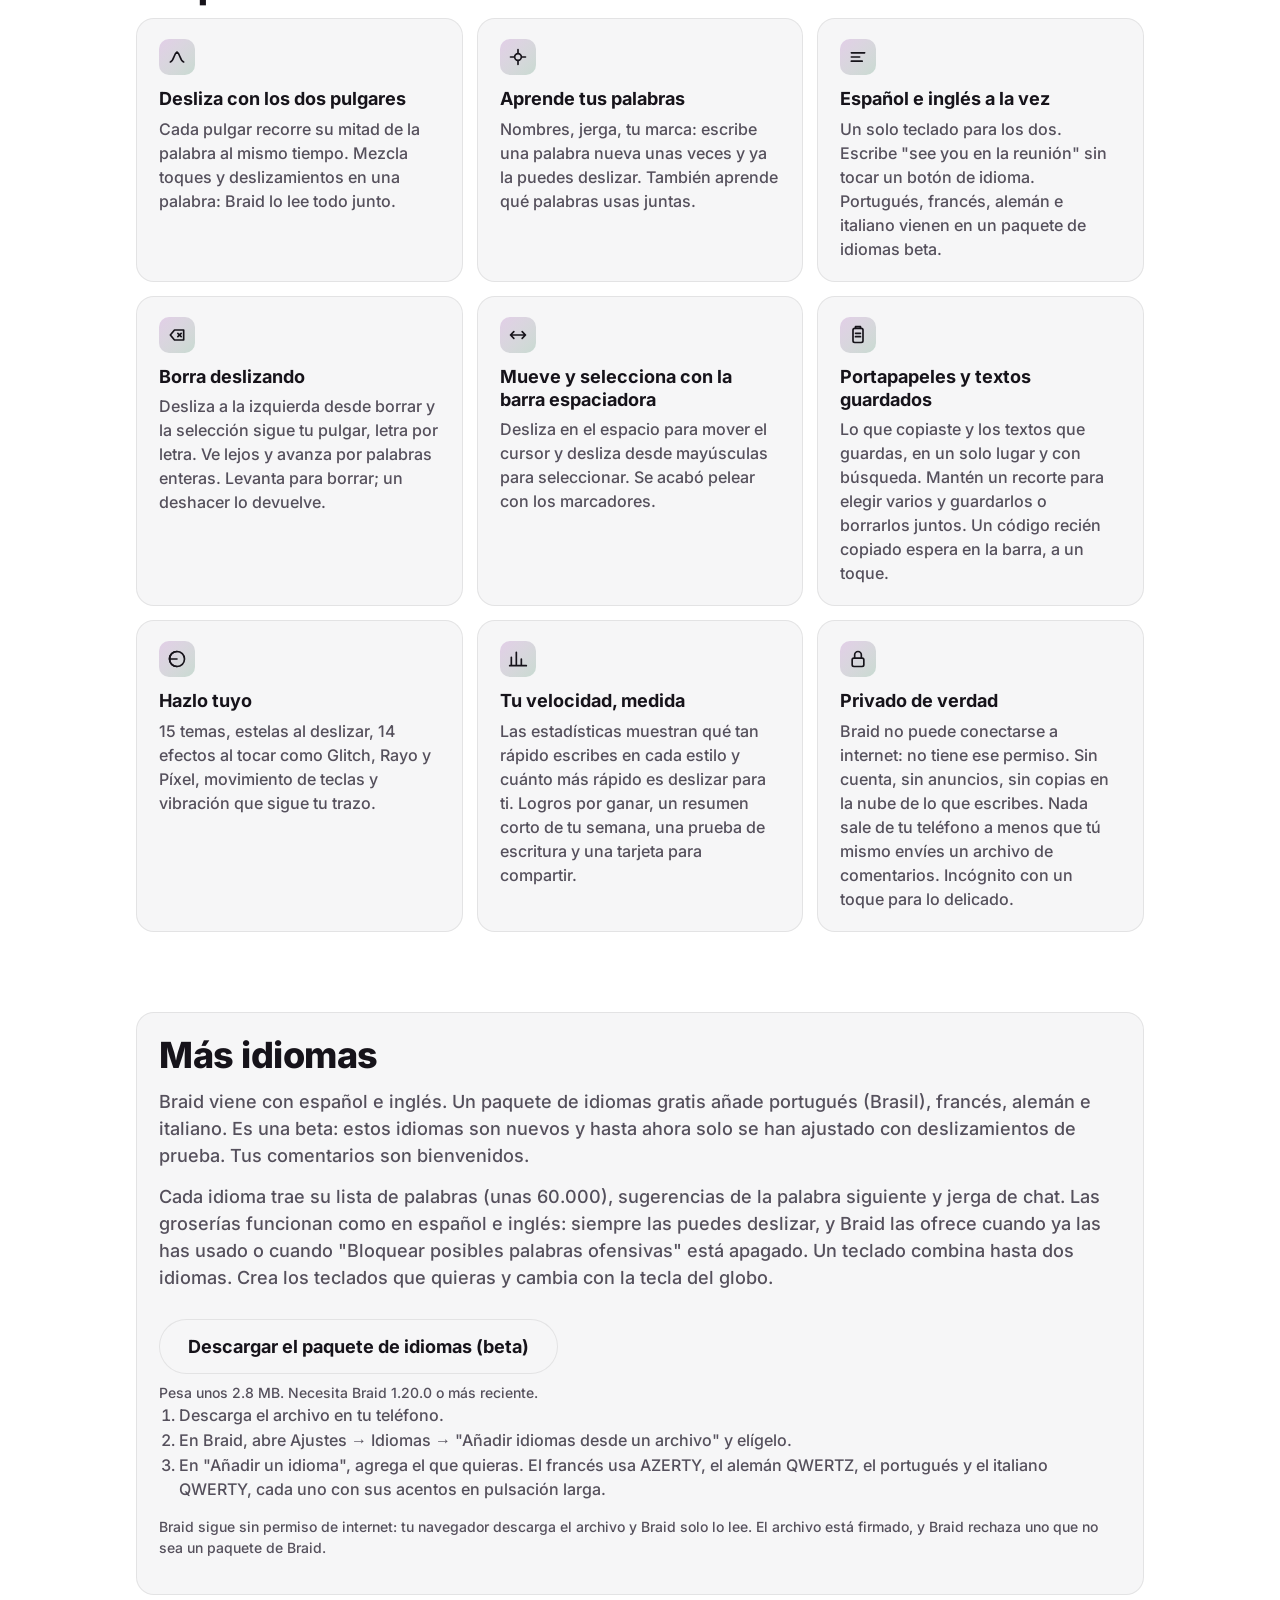
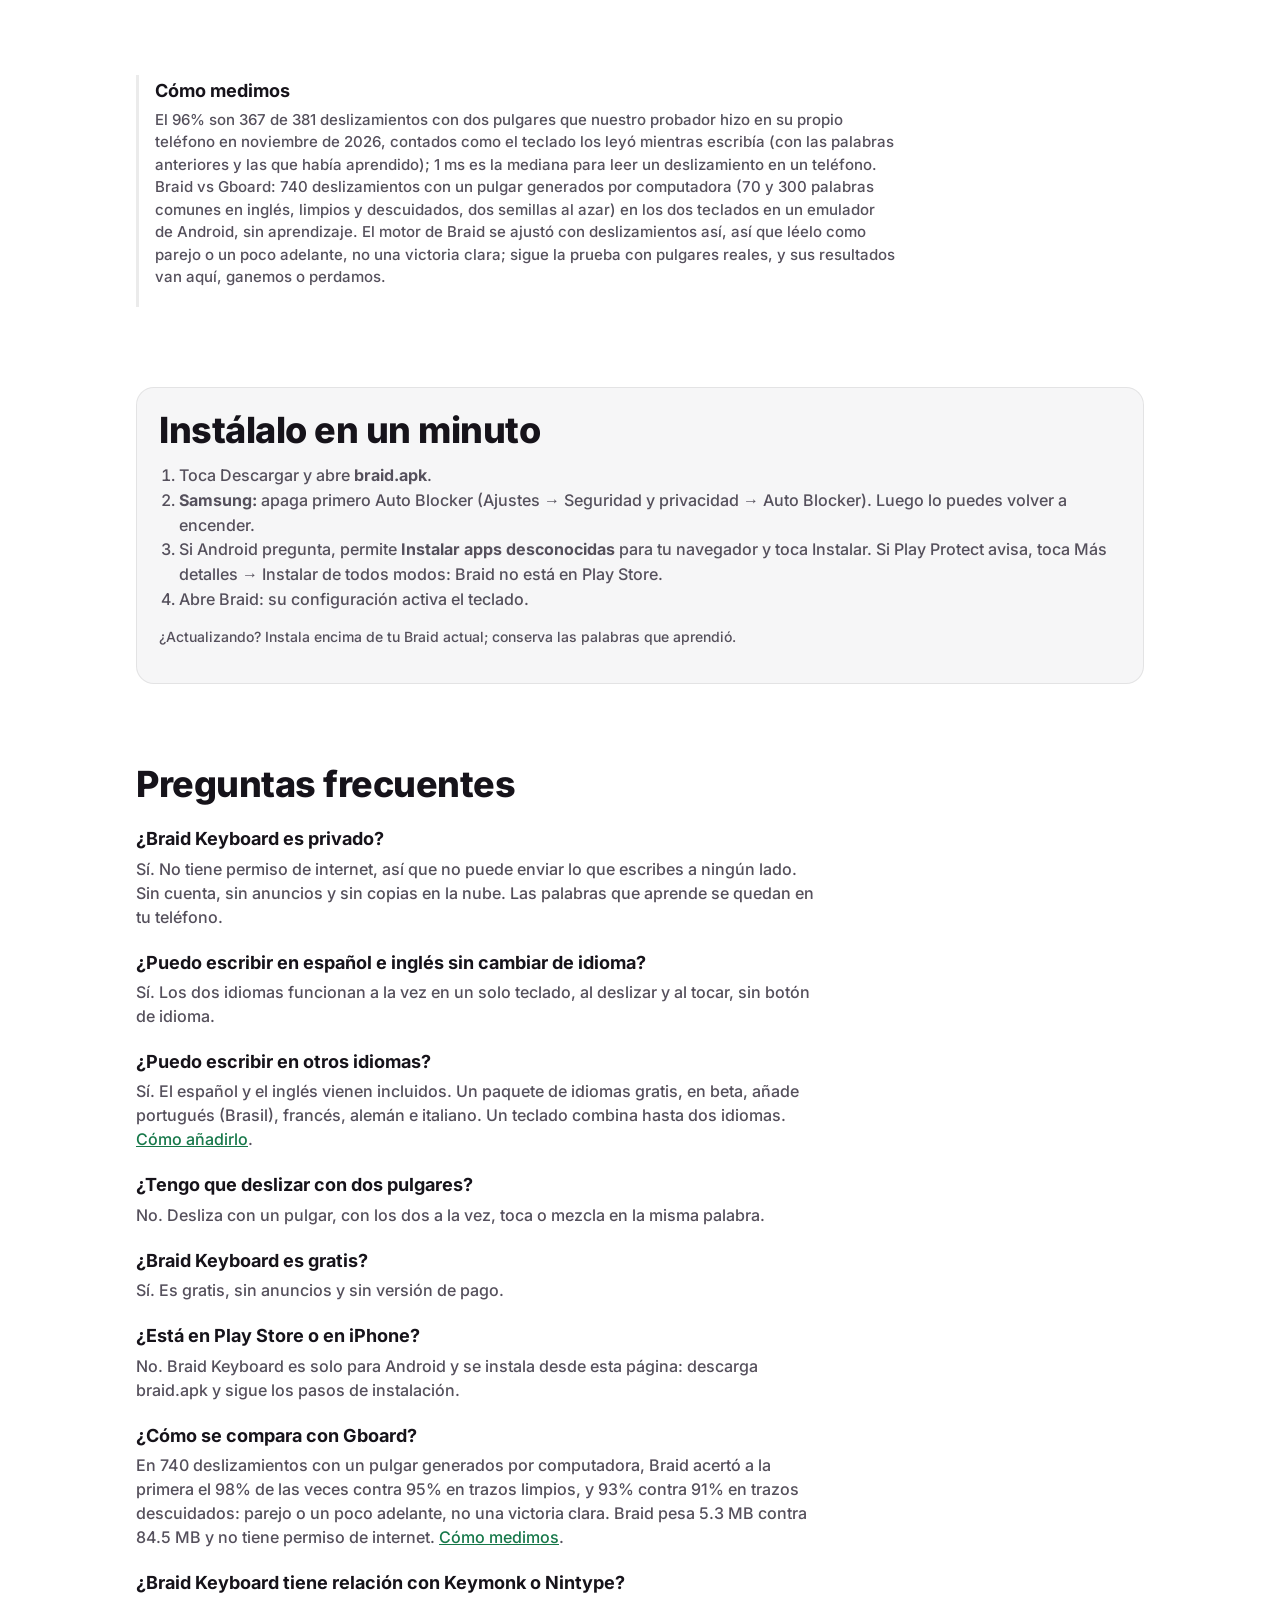
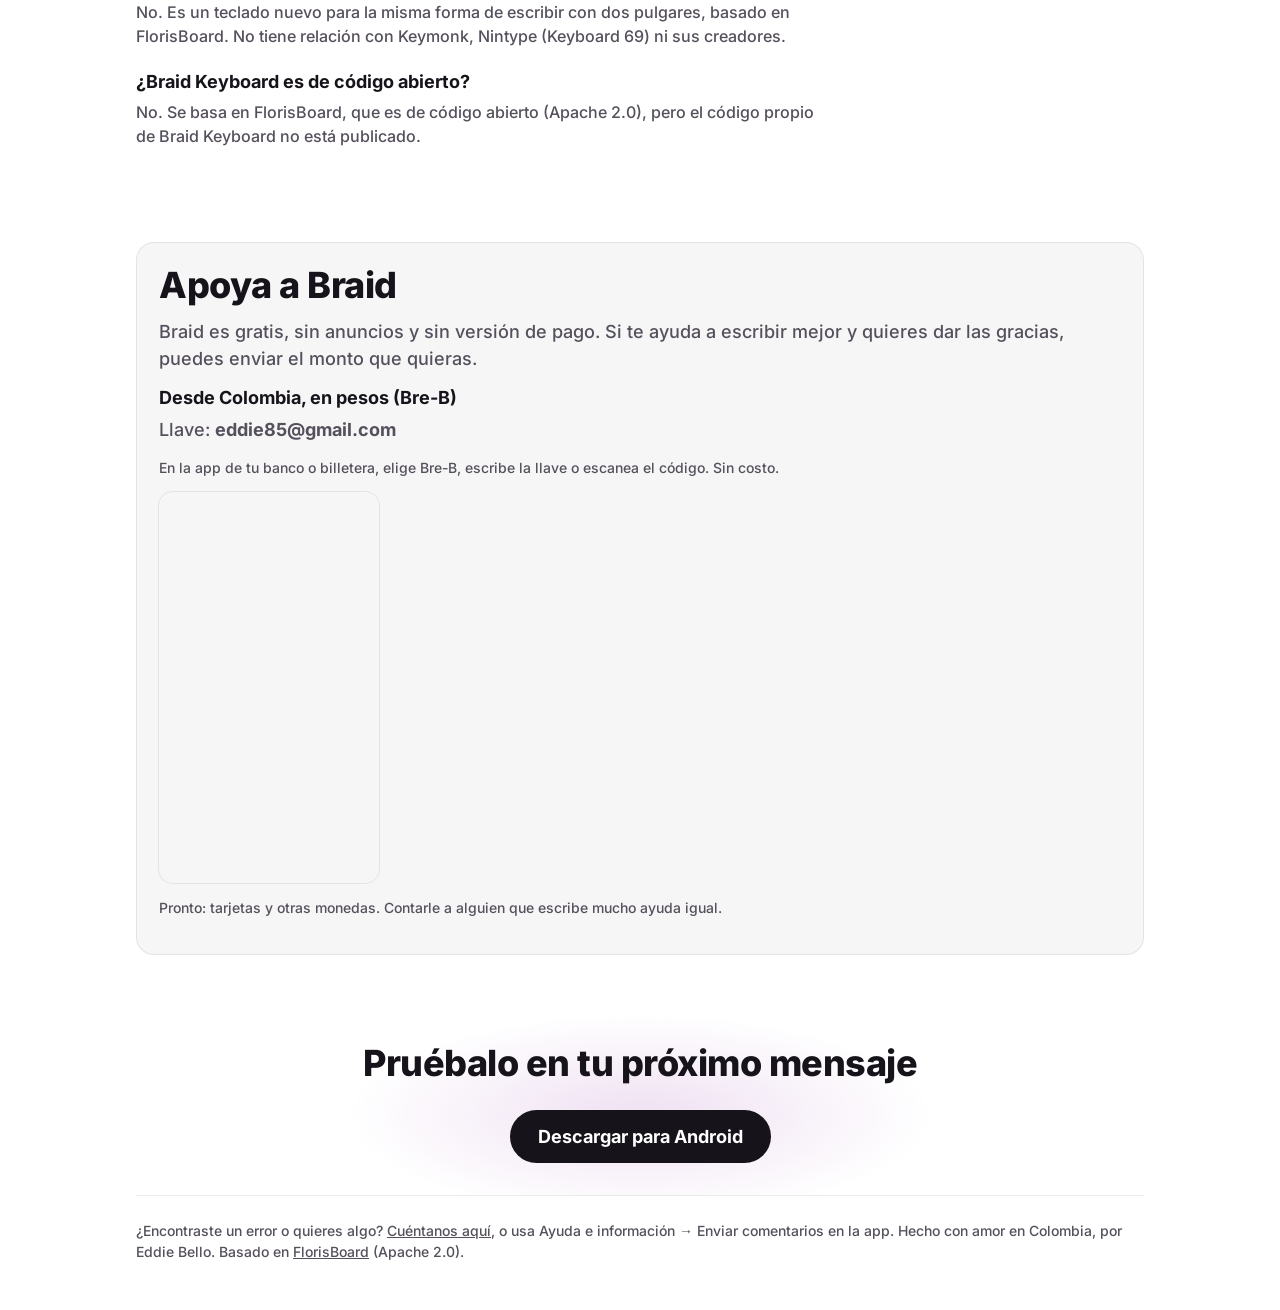
==== commit 6a9e7888: "1.20.0: app size 5.3 MB, setting name fix Co-Authored-By: Claude Opus 5.5 <noreply@anthropic.com>" ====
--- a/docs/es/index.html
+++ b/docs/es/index.html
@@ -38,8 +38,8 @@
 {"@type":"Organization","@id":"https://eddie85u.github.io/braidkeyboard/#organization","name":"Braid Keyboard","url":"https://eddie85u.github.io/braidkeyboard/","logo":"https://eddie85u.github.io/braidkeyboard/icon-512.png","description":"Braid Keyboard es un teclado gratis para Android que lee dos pulgares a la vez, en español e inglés, con portugués, francés, alemán e italiano en un paquete de idiomas beta.","founder":{"@type":"Person","name":"Eddie Bello"},"sameAs":["https://github.com/eddie85u/braidkeyboard"]},
 {"@type":"WebSite","@id":"https://eddie85u.github.io/braidkeyboard/#website","name":"Braid Keyboard","alternateName":"Braid","url":"https://eddie85u.github.io/braidkeyboard/","publisher":{"@id":"https://eddie85u.github.io/braidkeyboard/#organization"},"inLanguage":["en","es"]},
 {"@type":"WebPage","@id":"https://eddie85u.github.io/braidkeyboard/es/#webpage","url":"https://eddie85u.github.io/braidkeyboard/es/","name":"Teclado Android para deslizar con dos pulgares | Braid Keyboard","description":"Teclado gratis para Android para escribir deslizando con dos pulgares a la vez, como en Keymonk y Nintype. Español e inglés juntos, y más idiomas en un paquete (beta). Privado: sin permiso de internet.","isPartOf":{"@id":"https://eddie85u.github.io/braidkeyboard/#website"},"about":{"@id":"https://eddie85u.github.io/braidkeyboard/#app"},"inLanguage":"es"},
-{"@type":"MobileApplication","@id":"https://eddie85u.github.io/braidkeyboard/#app","name":"Braid Keyboard","url":"https://eddie85u.github.io/braidkeyboard/es/","description":"Un teclado para Android que lee dos pulgares a la vez. Desliza con un pulgar o con dos, toca o mezcla en la misma palabra, en español e inglés sin cambiar de idioma. Un paquete de idiomas beta añade portugués (Brasil), francés, alemán e italiano. No tiene permiso de internet.","operatingSystem":"Android","applicationCategory":"UtilitiesApplication","inLanguage":["en","es","pt-BR","fr","de","it"],"fileSize":"5.1 MB","isAccessibleForFree":true,"offers":{"@type":"Offer","price":"0","priceCurrency":"USD"},"downloadUrl":"https://github.com/eddie85u/braidkeyboard/releases/latest/download/braid.apk","image":"https://eddie85u.github.io/braidkeyboard/og-braid-keyboard-es.jpg","author":{"@id":"https://eddie85u.github.io/braidkeyboard/#organization"}},
-{"@type":"FAQPage","@id":"https://eddie85u.github.io/braidkeyboard/es/#faq","inLanguage":"es","mainEntity":[{"@type":"Question","name":"¿Braid Keyboard es privado?","acceptedAnswer":{"@type":"Answer","text":"Sí. No tiene permiso de internet, así que no puede enviar lo que escribes a ningún lado. Sin cuenta, sin anuncios y sin copias en la nube. Las palabras que aprende se quedan en tu teléfono."}},{"@type":"Question","name":"¿Puedo escribir en español e inglés sin cambiar de idioma?","acceptedAnswer":{"@type":"Answer","text":"Sí. Los dos idiomas funcionan a la vez en un solo teclado, al deslizar y al tocar, sin botón de idioma."}},{"@type":"Question","name":"¿Puedo escribir en otros idiomas?","acceptedAnswer":{"@type":"Answer","text":"Sí. El español y el inglés vienen incluidos. Un paquete de idiomas gratis, en beta, añade portugués (Brasil), francés, alemán e italiano. Un teclado combina hasta dos idiomas. Necesita Braid 1.20.0 o más reciente."}},{"@type":"Question","name":"¿Tengo que deslizar con dos pulgares?","acceptedAnswer":{"@type":"Answer","text":"No. Desliza con un pulgar, con los dos a la vez, toca o mezcla en la misma palabra."}},{"@type":"Question","name":"¿Braid Keyboard es gratis?","acceptedAnswer":{"@type":"Answer","text":"Sí. Es gratis, sin anuncios y sin versión de pago."}},{"@type":"Question","name":"¿Está en Play Store o en iPhone?","acceptedAnswer":{"@type":"Answer","text":"No. Braid Keyboard es solo para Android y se instala desde esta página: descarga braid.apk y sigue los pasos de instalación."}},{"@type":"Question","name":"¿Cómo se compara con Gboard?","acceptedAnswer":{"@type":"Answer","text":"En 740 deslizamientos con un pulgar generados por computadora, Braid acertó a la primera el 98% de las veces contra 95% en trazos limpios, y 93% contra 91% en trazos descuidados: parejo o un poco adelante, no una victoria clara. Braid pesa 5.1 MB contra 84.5 MB y no tiene permiso de internet."}},{"@type":"Question","name":"¿Braid Keyboard tiene relación con Keymonk o Nintype?","acceptedAnswer":{"@type":"Answer","text":"No. Es un teclado nuevo para la misma forma de escribir con dos pulgares, basado en FlorisBoard. No tiene relación con Keymonk, Nintype (Keyboard 69) ni sus creadores."}},{"@type":"Question","name":"¿Braid Keyboard es de código abierto?","acceptedAnswer":{"@type":"Answer","text":"No. Se basa en FlorisBoard, que es de código abierto (Apache 2.0), pero el código propio de Braid Keyboard no está publicado."}}]}
+{"@type":"MobileApplication","@id":"https://eddie85u.github.io/braidkeyboard/#app","name":"Braid Keyboard","url":"https://eddie85u.github.io/braidkeyboard/es/","description":"Un teclado para Android que lee dos pulgares a la vez. Desliza con un pulgar o con dos, toca o mezcla en la misma palabra, en español e inglés sin cambiar de idioma. Un paquete de idiomas beta añade portugués (Brasil), francés, alemán e italiano. No tiene permiso de internet.","operatingSystem":"Android","applicationCategory":"UtilitiesApplication","inLanguage":["en","es","pt-BR","fr","de","it"],"fileSize":"5.3 MB","isAccessibleForFree":true,"offers":{"@type":"Offer","price":"0","priceCurrency":"USD"},"downloadUrl":"https://github.com/eddie85u/braidkeyboard/releases/latest/download/braid.apk","image":"https://eddie85u.github.io/braidkeyboard/og-braid-keyboard-es.jpg","author":{"@id":"https://eddie85u.github.io/braidkeyboard/#organization"}},
+{"@type":"FAQPage","@id":"https://eddie85u.github.io/braidkeyboard/es/#faq","inLanguage":"es","mainEntity":[{"@type":"Question","name":"¿Braid Keyboard es privado?","acceptedAnswer":{"@type":"Answer","text":"Sí. No tiene permiso de internet, así que no puede enviar lo que escribes a ningún lado. Sin cuenta, sin anuncios y sin copias en la nube. Las palabras que aprende se quedan en tu teléfono."}},{"@type":"Question","name":"¿Puedo escribir en español e inglés sin cambiar de idioma?","acceptedAnswer":{"@type":"Answer","text":"Sí. Los dos idiomas funcionan a la vez en un solo teclado, al deslizar y al tocar, sin botón de idioma."}},{"@type":"Question","name":"¿Puedo escribir en otros idiomas?","acceptedAnswer":{"@type":"Answer","text":"Sí. El español y el inglés vienen incluidos. Un paquete de idiomas gratis, en beta, añade portugués (Brasil), francés, alemán e italiano. Un teclado combina hasta dos idiomas. Necesita Braid 1.20.0 o más reciente."}},{"@type":"Question","name":"¿Tengo que deslizar con dos pulgares?","acceptedAnswer":{"@type":"Answer","text":"No. Desliza con un pulgar, con los dos a la vez, toca o mezcla en la misma palabra."}},{"@type":"Question","name":"¿Braid Keyboard es gratis?","acceptedAnswer":{"@type":"Answer","text":"Sí. Es gratis, sin anuncios y sin versión de pago."}},{"@type":"Question","name":"¿Está en Play Store o en iPhone?","acceptedAnswer":{"@type":"Answer","text":"No. Braid Keyboard es solo para Android y se instala desde esta página: descarga braid.apk y sigue los pasos de instalación."}},{"@type":"Question","name":"¿Cómo se compara con Gboard?","acceptedAnswer":{"@type":"Answer","text":"En 740 deslizamientos con un pulgar generados por computadora, Braid acertó a la primera el 98% de las veces contra 95% en trazos limpios, y 93% contra 91% en trazos descuidados: parejo o un poco adelante, no una victoria clara. Braid pesa 5.3 MB contra 84.5 MB y no tiene permiso de internet."}},{"@type":"Question","name":"¿Braid Keyboard tiene relación con Keymonk o Nintype?","acceptedAnswer":{"@type":"Answer","text":"No. Es un teclado nuevo para la misma forma de escribir con dos pulgares, basado en FlorisBoard. No tiene relación con Keymonk, Nintype (Keyboard 69) ni sus creadores."}},{"@type":"Question","name":"¿Braid Keyboard es de código abierto?","acceptedAnswer":{"@type":"Answer","text":"No. Se basa en FlorisBoard, que es de código abierto (Apache 2.0), pero el código propio de Braid Keyboard no está publicado."}}]}
 ]}
 </script>
 </head>
@@ -133,7 +133,7 @@
       <div class="bar"><span>Braid</span><i class="w93"></i><b>93%</b></div>
       <div class="bar one"><span>Gboard</span><i class="w91"></i><b>91%</b></div>
       <h3 class="mt16">Tamaño de la app</h3>
-      <div class="bar"><span>Braid</span><i class="w6"></i><b>5.1 MB</b></div>
+      <div class="bar"><span>Braid</span><i class="w6"></i><b>5.3 MB</b></div>
       <div class="bar one"><span>Gboard</span><i class="w100"></i><b>84.5 MB</b></div>
       <h3 class="mt16">Permiso de internet</h3>
       <p class="src tight"><b>Braid: ninguno.</b> Gboard: sí.</p>
@@ -155,7 +155,7 @@
       <h2>Un teclado como Keymonk y Nintype, para el Android de hoy</h2>
       <p>Keymonk y Nintype (Keyboard 69 en Android) hicieron conocido deslizar con los dos pulgares a la vez. Hoy ninguno está en Google Play. Braid Keyboard es un teclado nuevo para esa misma forma de escribir. Es una app propia, basada en FlorisBoard, sin relación con Keymonk, Nintype ni sus creadores.</p>
     </div>
-    <div class="scroll-x"><table class="rivals"><thead><tr><th scope="col">Teclado</th><th scope="col">Dos pulgares a la vez</th><th scope="col">Cómo está hoy</th></tr></thead><tbody><tr class="us"><th scope="row">Braid Keyboard</th><td>Sí: deslizar, tocar o mezclar</td><td>Gratis desde esta página. Español e inglés a la vez, y cuatro idiomas más en un paquete beta. Sin permiso de internet, 5.1 MB. No es de código abierto.</td></tr><tr><th scope="row">Kinetica</th><td>Sí</td><td>Gratis y de código abierto (GPL-3.0), en F-Droid. Sin permiso de red.</td></tr><tr><th scope="row">Keymonk</th><td>Sí</td><td>No está en Google Play. Última versión publicada: 2.29, de 2016.</td></tr><tr><th scope="row">Nintype (Keyboard 69)</th><td>Sí</td><td>No está en Google Play. Última versión publicada para Android: 2017.</td></tr><tr><th scope="row">FlorisBoard</th><td>No</td><td>Código abierto. Escribir deslizando viene apagado; se enciende en un ajuste para desarrolladores. Braid Keyboard se basa en él y añade su propia lectura de deslizamientos.</td></tr><tr><th scope="row">Gboard</th><td>Un pulgar</td><td>En Google Play. 84.5 MB.</td></tr></tbody></table></div>
+    <div class="scroll-x"><table class="rivals"><thead><tr><th scope="col">Teclado</th><th scope="col">Dos pulgares a la vez</th><th scope="col">Cómo está hoy</th></tr></thead><tbody><tr class="us"><th scope="row">Braid Keyboard</th><td>Sí: deslizar, tocar o mezclar</td><td>Gratis desde esta página. Español e inglés a la vez, y cuatro idiomas más en un paquete beta. Sin permiso de internet, 5.3 MB. No es de código abierto.</td></tr><tr><th scope="row">Kinetica</th><td>Sí</td><td>Gratis y de código abierto (GPL-3.0), en F-Droid. Sin permiso de red.</td></tr><tr><th scope="row">Keymonk</th><td>Sí</td><td>No está en Google Play. Última versión publicada: 2.29, de 2016.</td></tr><tr><th scope="row">Nintype (Keyboard 69)</th><td>Sí</td><td>No está en Google Play. Última versión publicada para Android: 2017.</td></tr><tr><th scope="row">FlorisBoard</th><td>No</td><td>Código abierto. Escribir deslizando viene apagado; se enciende en un ajuste para desarrolladores. Braid Keyboard se basa en él y añade su propia lectura de deslizamientos.</td></tr><tr><th scope="row">Gboard</th><td>Un pulgar</td><td>En Google Play. 84.5 MB.</td></tr></tbody></table></div>
     <p class="src">Revisado el 15 de noviembre de 2026 en <a href="https://play.google.com/store/apps">Google Play</a>, las páginas de los proyectos <a href="https://github.com/lurebat/kinetica">Kinetica</a> y <a href="https://github.com/florisboard/florisboard/discussions/2797">FlorisBoard</a>, y las últimas versiones publicadas en <a href="https://keymonk-free.en.uptodown.com/android/download">Uptodown</a> y <a href="https://apkpure.com/keyboard-69/com.jormy.sixtynine">APKPure</a>. No hemos probado los otros teclados lado a lado.</p>
   </section>
   <section class="block">
@@ -176,7 +176,7 @@
     <div class="steps">
       <h2>Más idiomas</h2>
       <p>Braid viene con español e inglés. Un paquete de idiomas gratis añade portugués (Brasil), francés, alemán e italiano. Es una beta: estos idiomas son nuevos y hasta ahora solo se han ajustado con deslizamientos de prueba. Tus comentarios son bienvenidos.</p>
-      <p>Cada idioma trae su lista de palabras (unas 60.000), sugerencias de la palabra siguiente y jerga de chat. Las groserías funcionan como en español e inglés: siempre las puedes deslizar, y Braid las ofrece cuando ya las has usado o cuando "Bloquear palabras ofensivas" está apagado. Un teclado combina hasta dos idiomas. Crea los teclados que quieras y cambia con la tecla del globo.</p>
+      <p>Cada idioma trae su lista de palabras (unas 60.000), sugerencias de la palabra siguiente y jerga de chat. Las groserías funcionan como en español e inglés: siempre las puedes deslizar, y Braid las ofrece cuando ya las has usado o cuando "Bloquear posibles palabras ofensivas" está apagado. Un teclado combina hasta dos idiomas. Crea los teclados que quieras y cambia con la tecla del globo.</p>
       <a class="btn alt" href="https://github.com/eddie85u/braidkeyboard/releases/latest/download/braid-languages-1.braidpack">Descargar el paquete de idiomas (beta)</a>
       <div class="small">Pesa unos 2.8 MB. Necesita Braid 1.20.0 o más reciente.</div>
       <ol><li>Descarga el archivo en tu teléfono.</li><li>En Braid, abre Ajustes → Idiomas → "Añadir idiomas desde un archivo" y elígelo.</li><li>En "Añadir un idioma", agrega el que quieras. El francés usa AZERTY, el alemán QWERTZ, el portugués y el italiano QWERTY, cada uno con sus acentos en pulsación larga.</li></ol>
@@ -212,7 +212,7 @@
       <h3>¿Está en Play Store o en iPhone?</h3>
       <p>No. Braid Keyboard es solo para Android y se instala desde esta página: descarga braid.apk y sigue los pasos de instalación.</p>
       <h3>¿Cómo se compara con Gboard?</h3>
-      <p>En 740 deslizamientos con un pulgar generados por computadora, Braid acertó a la primera el 98% de las veces contra 95% en trazos limpios, y 93% contra 91% en trazos descuidados: parejo o un poco adelante, no una victoria clara. Braid pesa 5.1 MB contra 84.5 MB y no tiene permiso de internet. <a href="#measure">Cómo medimos</a>.</p>
+      <p>En 740 deslizamientos con un pulgar generados por computadora, Braid acertó a la primera el 98% de las veces contra 95% en trazos limpios, y 93% contra 91% en trazos descuidados: parejo o un poco adelante, no una victoria clara. Braid pesa 5.3 MB contra 84.5 MB y no tiene permiso de internet. <a href="#measure">Cómo medimos</a>.</p>
       <h3>¿Braid Keyboard tiene relación con Keymonk o Nintype?</h3>
       <p>No. Es un teclado nuevo para la misma forma de escribir con dos pulgares, basado en FlorisBoard. No tiene relación con Keymonk, Nintype (Keyboard 69) ni sus creadores.</p>
       <h3>¿Braid Keyboard es de código abierto?</h3>
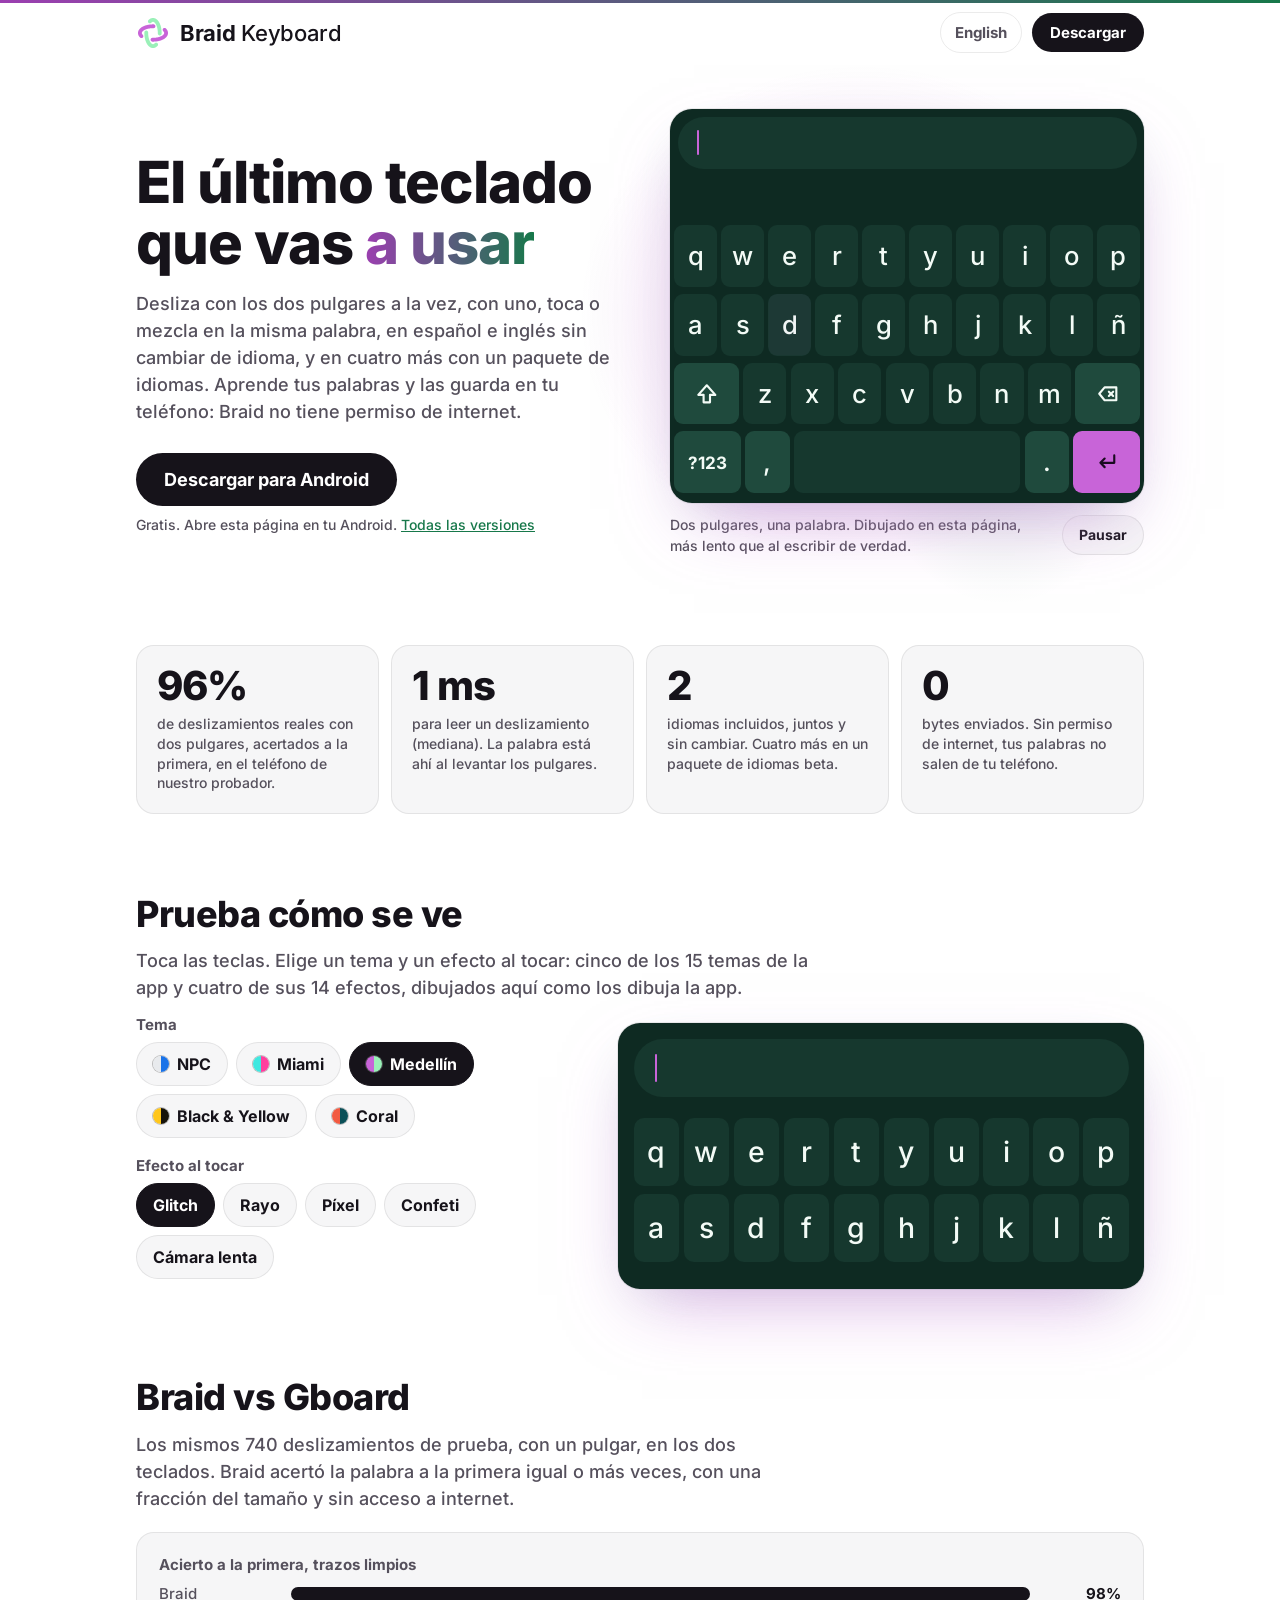
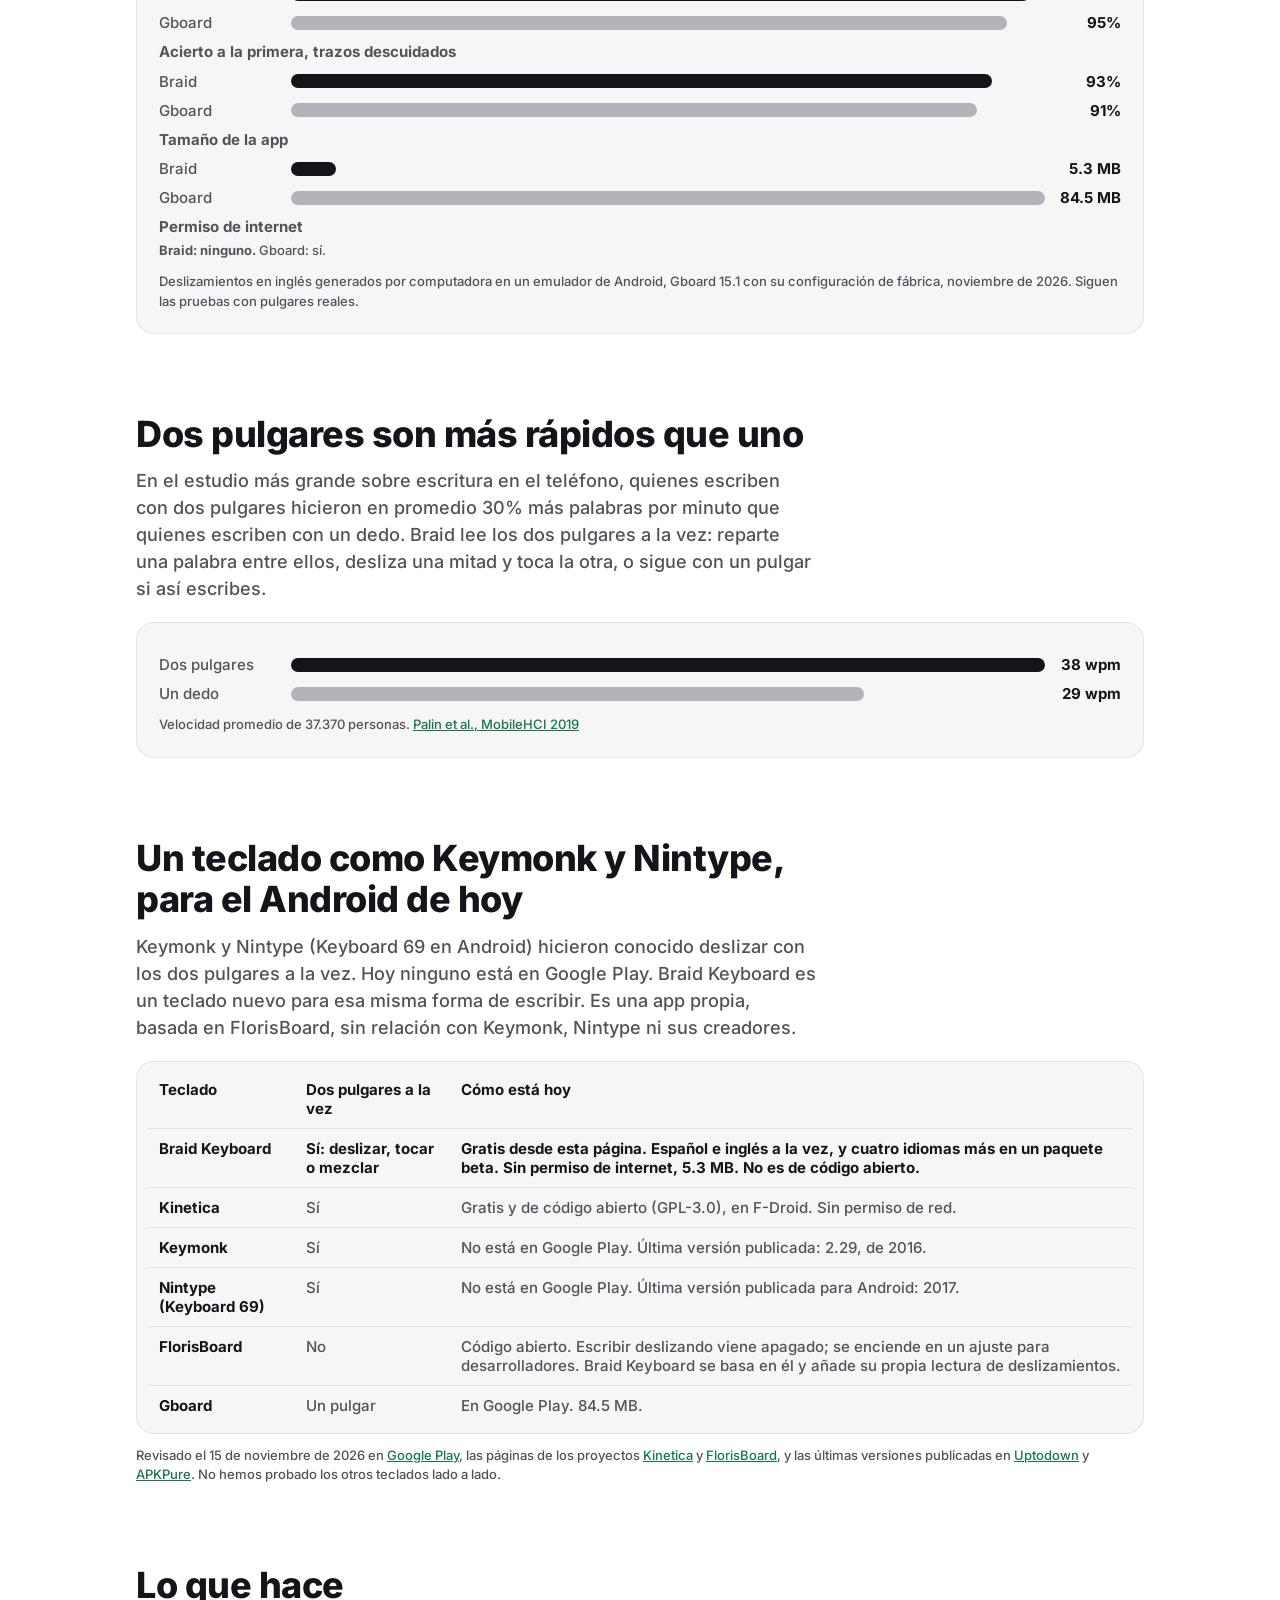
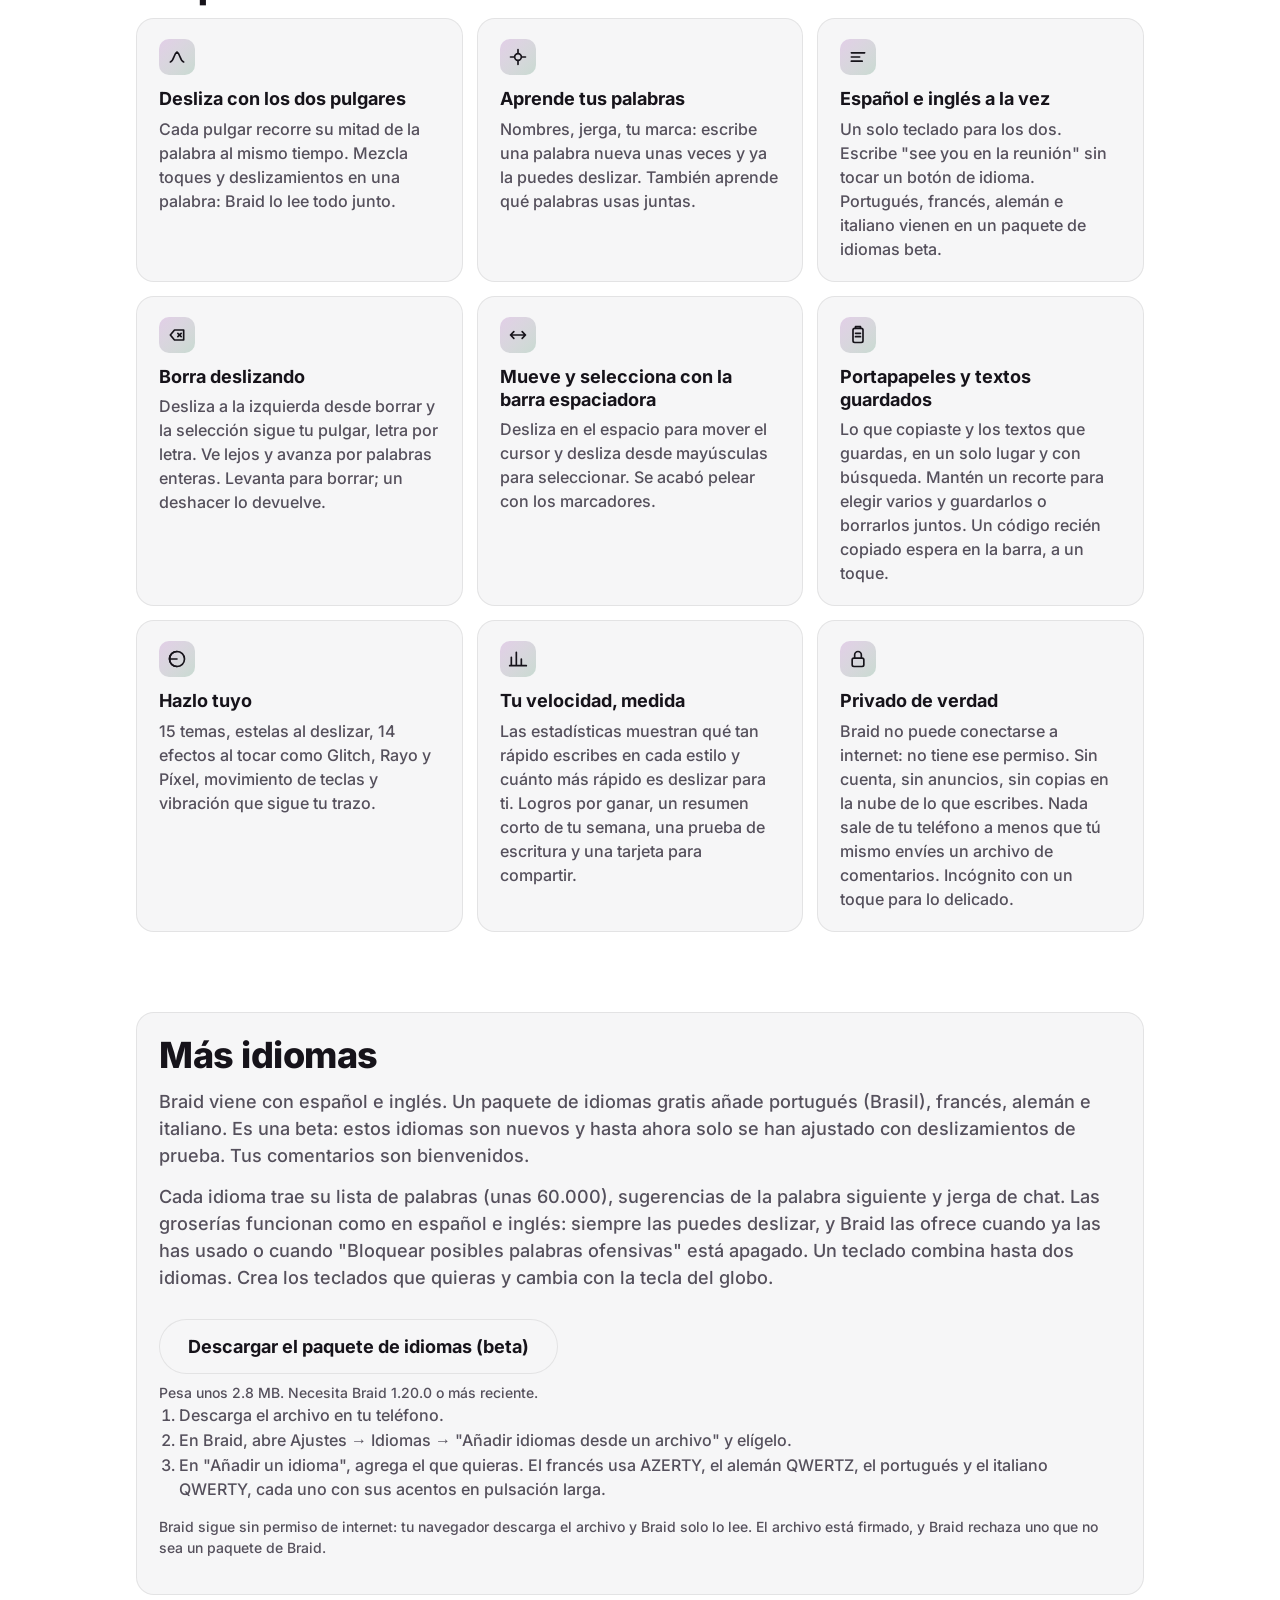
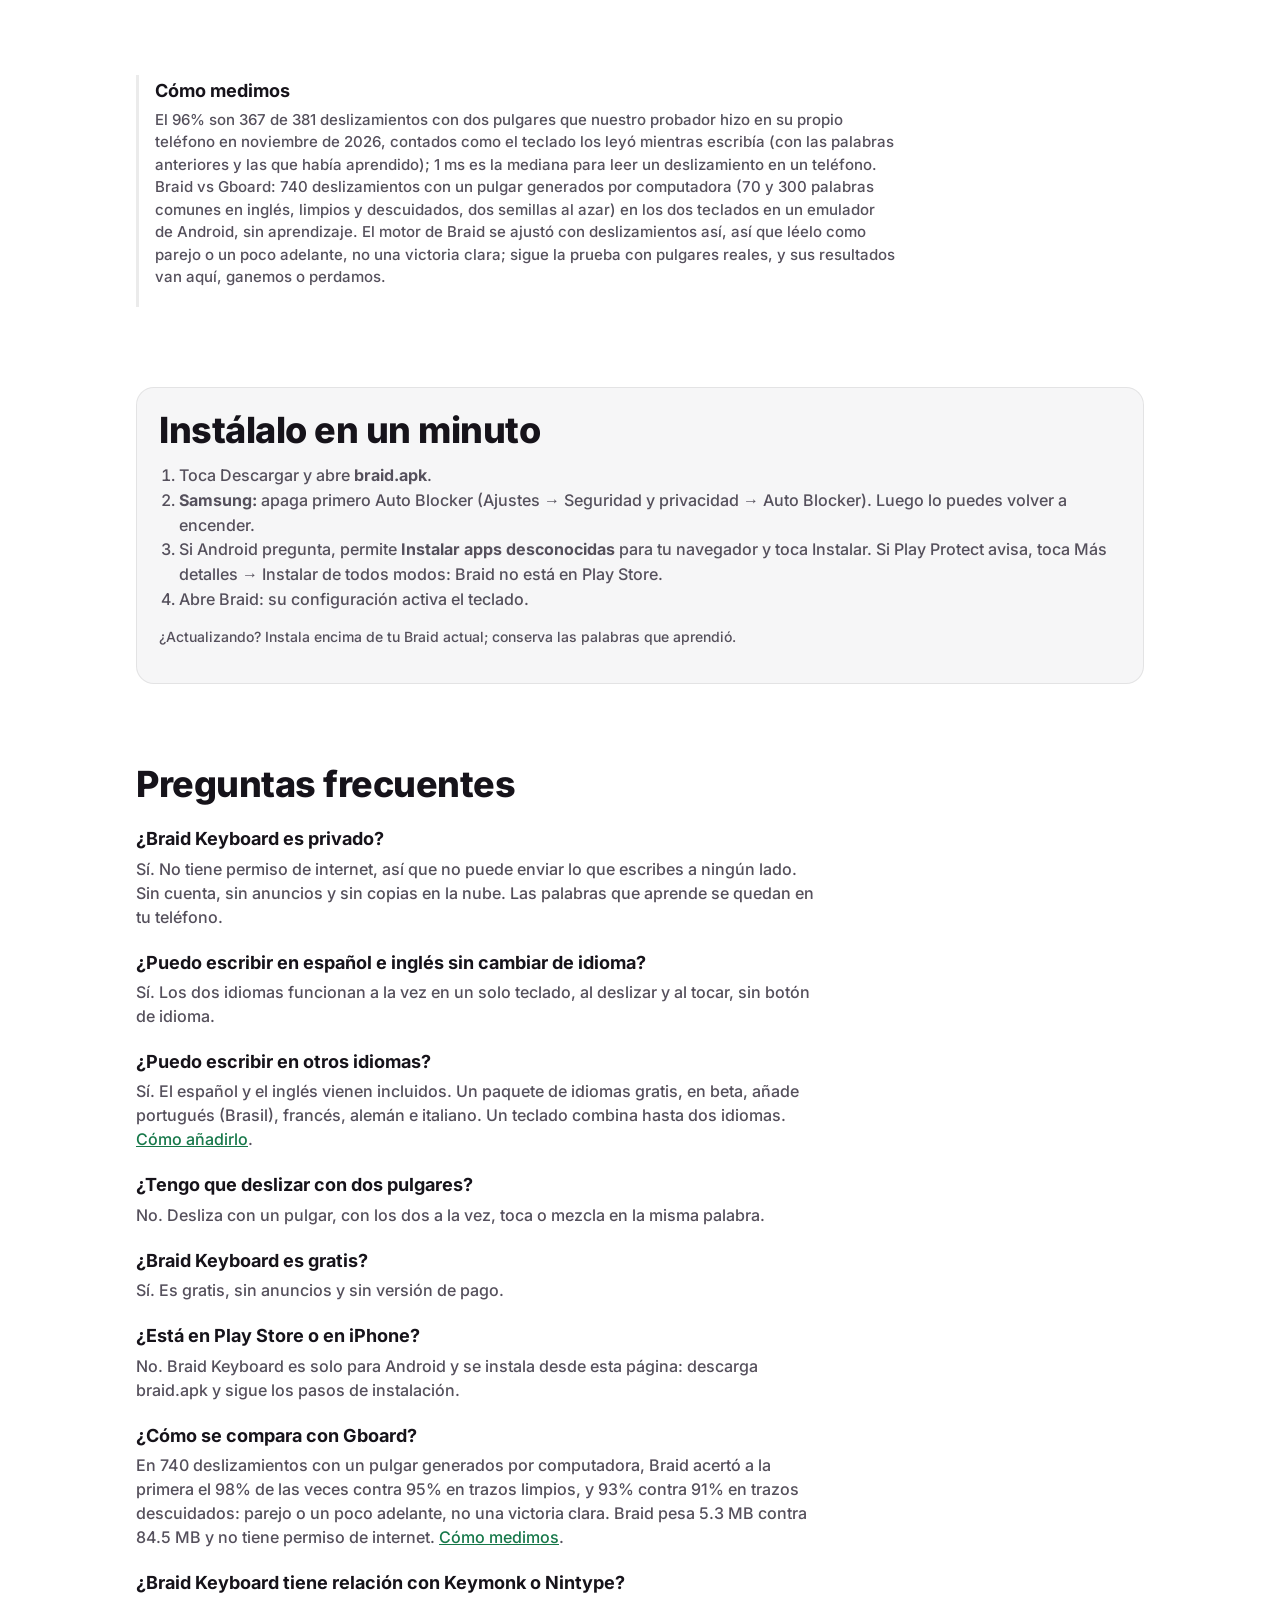
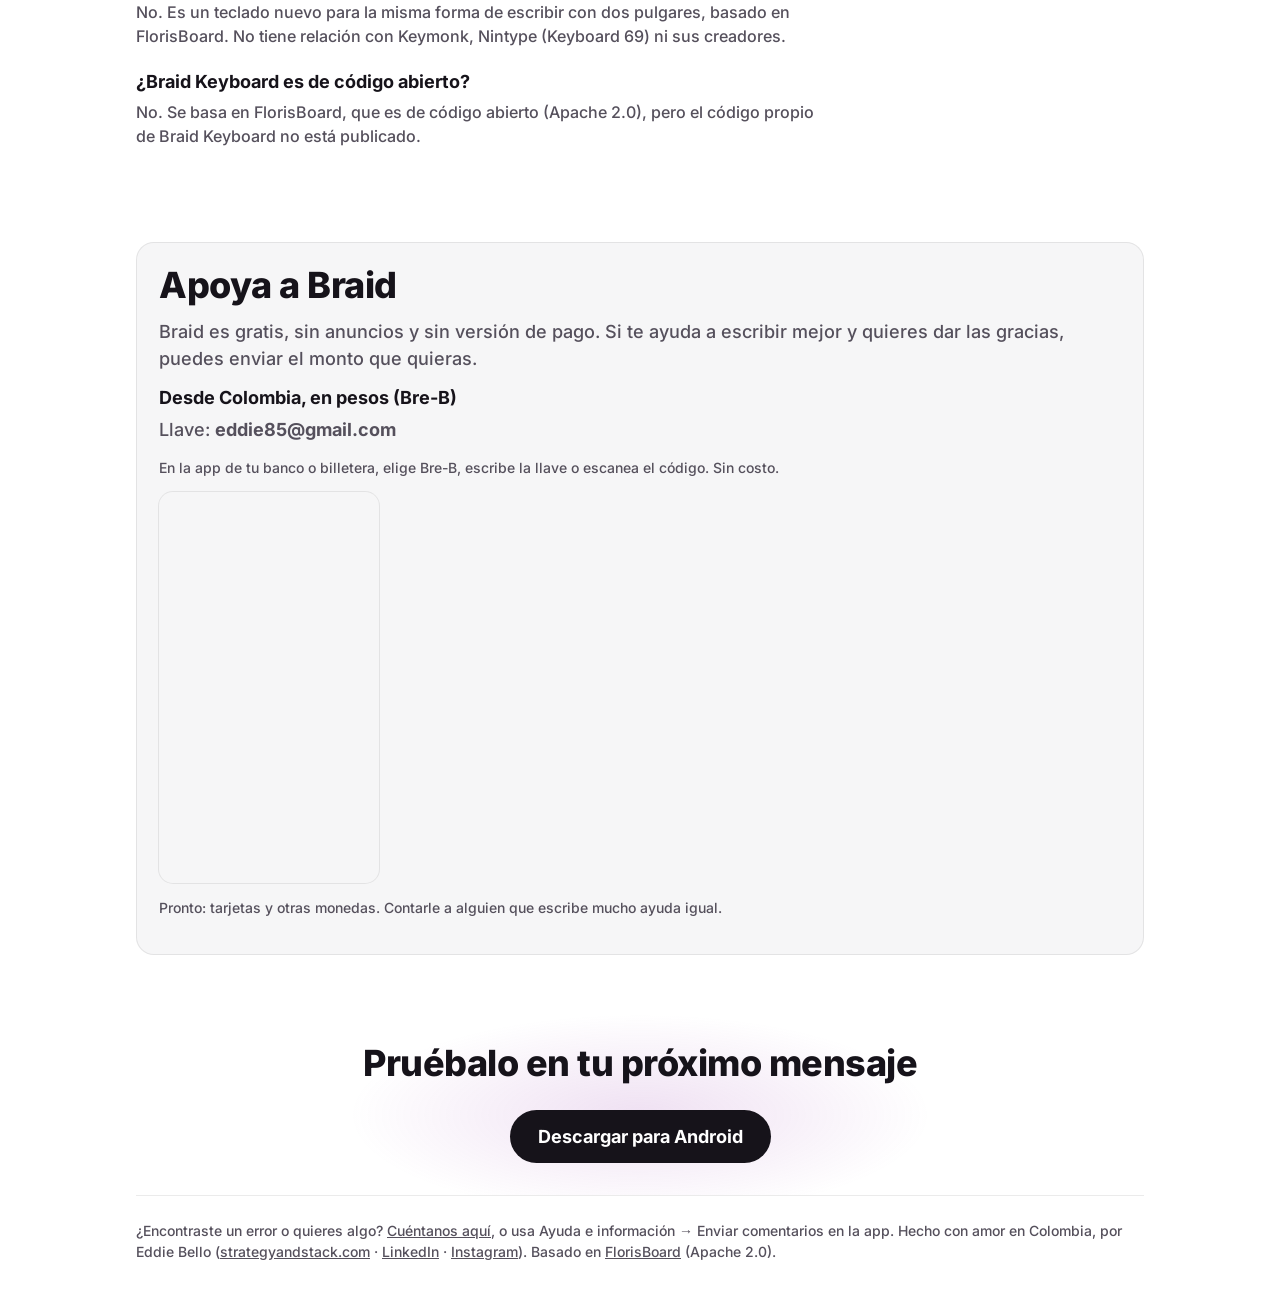
==== commit 35124137: "Footer: links to strategyandstack.com, LinkedIn and Instagram Co-Authored-By: Claude Opus 5.5 <norep" ====
--- a/docs/es/index.html
+++ b/docs/es/index.html
@@ -234,7 +234,7 @@
     <a class="btn" href="https://github.com/eddie85u/braidkeyboard/releases/latest/download/braid.apk">Descargar para Android</a>
   </div>
   </main>
-  <footer>¿Encontraste un error o quieres algo? <a href="https://github.com/eddie85u/braidkeyboard/issues">Cuéntanos aquí</a>, o usa Ayuda e información → Enviar comentarios en la app. Hecho con amor en Colombia, por Eddie Bello. Basado en <a href="https://github.com/florisboard/florisboard">FlorisBoard</a> (Apache 2.0).</footer>
+  <footer>¿Encontraste un error o quieres algo? <a href="https://github.com/eddie85u/braidkeyboard/issues">Cuéntanos aquí</a>, o usa Ayuda e información → Enviar comentarios en la app. Hecho con amor en Colombia, por Eddie Bello (<a href="https://strategyandstack.com/">strategyandstack.com</a> · <a href="https://www.linkedin.com/in/eddiebello/">LinkedIn</a> · <a href="https://www.instagram.com/eddie85u/">Instagram</a>). Basado en <a href="https://github.com/florisboard/florisboard">FlorisBoard</a> (Apache 2.0).</footer>
 </div>
 </body>
 </html>
